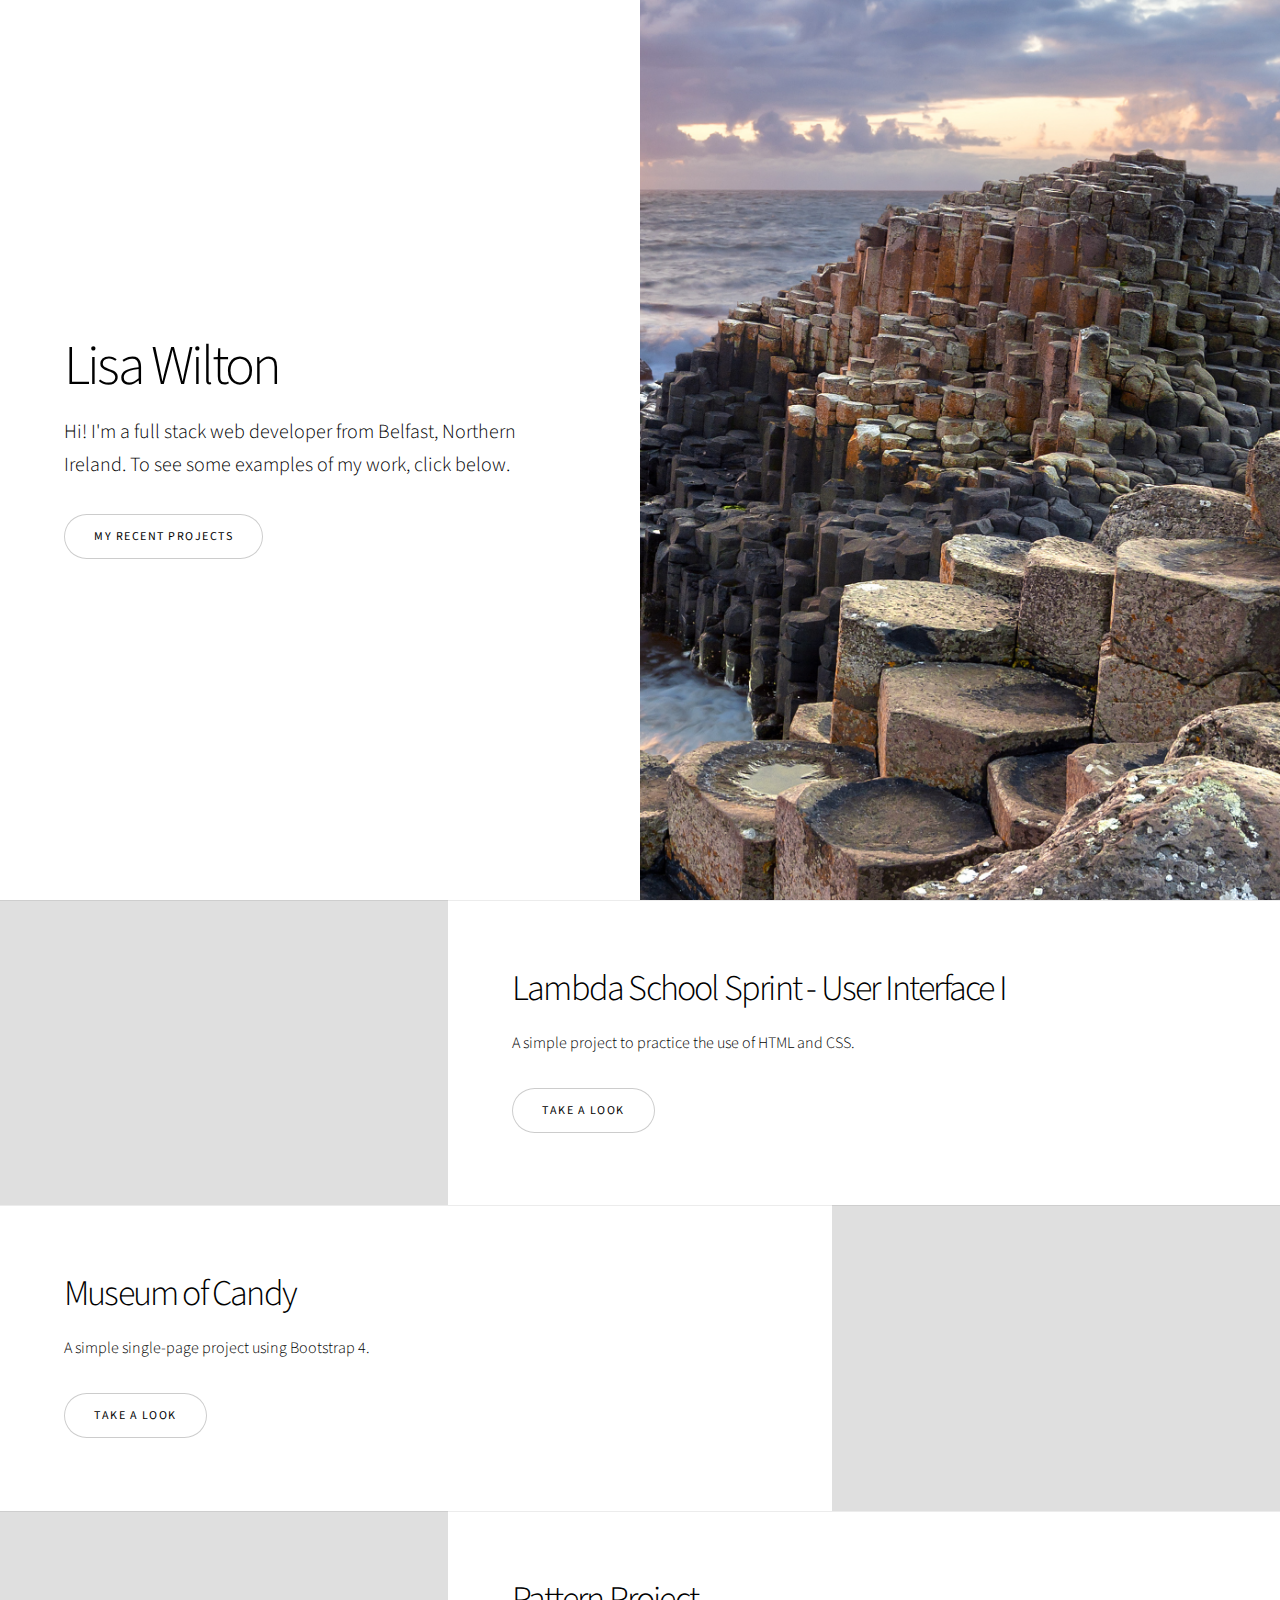
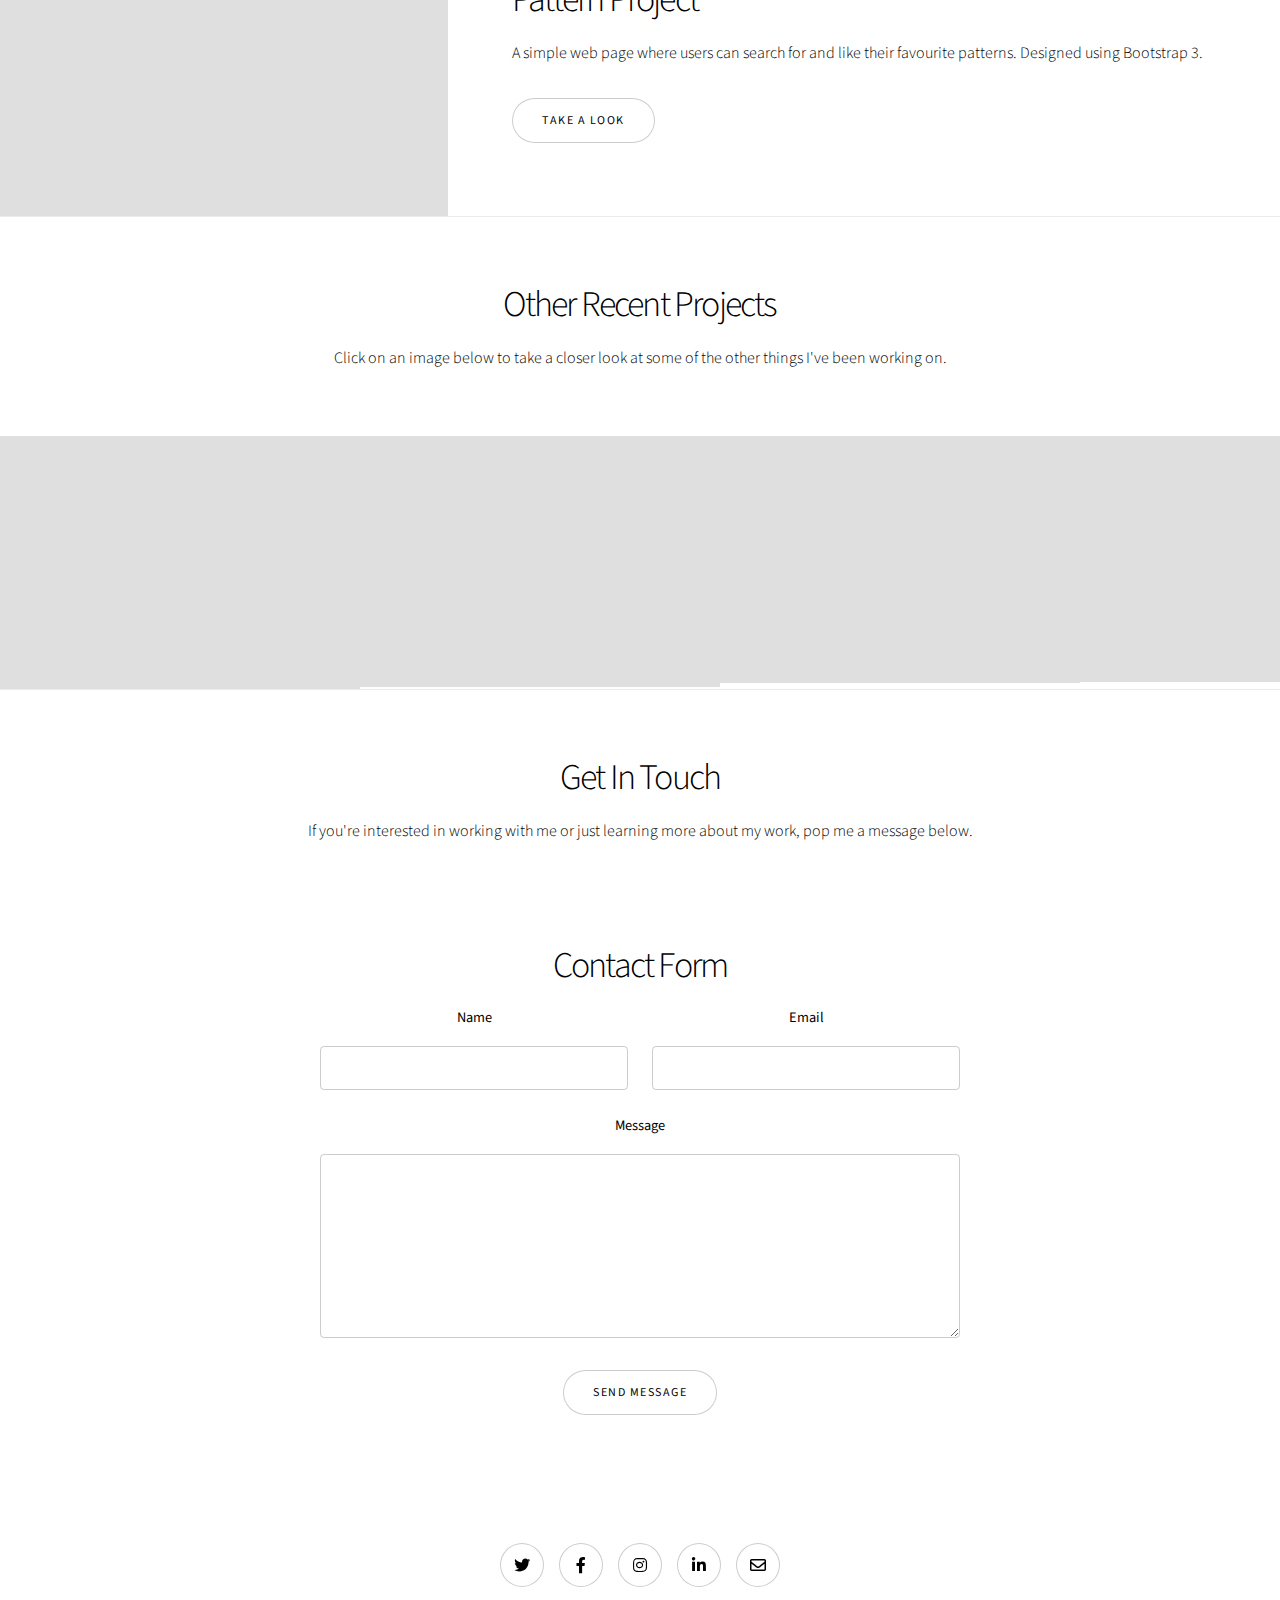
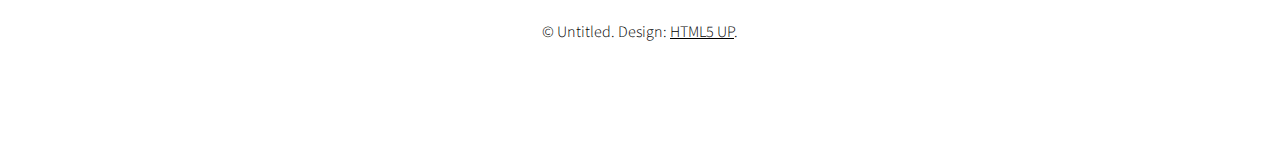
==== index.html @ 8c6c4a58 "change folder organisation" ====
<!DOCTYPE HTML>
<!--
	Story by HTML5 UP
	html5up.net | @ajlkn
	Free for personal and commercial use under the CCA 3.0 license (html5up.net/license)
-->
<html>
	<head>
		<title>Story by HTML5 UP</title>
		<meta charset="utf-8" />
		<meta name="viewport" content="width=device-width, initial-scale=1, user-scalable=no" />
		<link rel="stylesheet" href="assets/css/main.css" />
		<noscript><link rel="stylesheet" href="assets/css/noscript.css" /></noscript>
	</head>
	<body class="is-preload">

		<!-- Wrapper -->
			<div id="wrapper" class="divided">

				<!-- One -->
					<section class="banner style1 orient-left content-align-left image-position-right fullscreen onload-image-fade-in onload-content-fade-right">
						<div class="content">
							<h1>Lisa Wilton</h1>
							<p class="major">Hi! I'm a full stack web developer from Belfast, Northern Ireland. To see some examples of my work, click below.</p>
							<ul class="actions stacked">
								<li><a href="#first" class="button big wide smooth-scroll-middle">My Recent Projects</a></li>
							</ul>
						</div>
						<div class="image causeway">
							<img src="images/causeway.jpeg" alt="Beautiful image of the Giant's Causeway" />
						</div>
					</section>

				<!-- Two -->
					<section class="spotlight style1 orient-right content-align-left image-position-center onscroll-image-fade-in" id="first">
						<div class="content">
							<h2>Lambda School Sprint - User Interface I</h2>
							<p>A simple project to practice the use of HTML and CSS.</p>
							<ul class="actions stacked">
								<li><a href="https://ziggyss.github.io/Sprint-Challenge--User-Interface/" class="button">Take A Look</a></li>
							</ul>
						</div>
						<div class="image">
							<img src="images/userinterface.png" alt="Screenshot of project webpage" />
						</div>
					</section>

				<!-- Three -->
					<section class="spotlight style1 orient-left content-align-left image-position-center onscroll-image-fade-in">
						<div class="content">
							<h2>Museum of Candy</h2>
							<p>A simple single-page project using Bootstrap 4.</p>
							<ul class="actions stacked">
								<li><a href="https://ziggyss.github.io/MuseumOfCandy" class="button">Take A Look</a></li>
							</ul>
						</div>
						<div class="image">
							<img src="images/milk.png" alt="Image of milk and doughnuts" />
						</div>
					</section>

				<!-- Four -->
					<section class="spotlight style1 orient-right content-align-left image-position-center onscroll-image-fade-in">
						<div class="content">
							<h2>Pattern Project</h2>
							<p>A simple web page where users can search for and like their favourite patterns. Designed using Bootstrap 3.</p>
							<ul class="actions stacked">
								<li><a href="https://ziggyss.github.io/PatternProject/" class="button">Take A Look</a></li>
							</ul>
						</div>
						<div class="image">
							<img src="images/pattern2.jpeg" alt="A cool geometric pattern" />
						</div>
					</section>

				<!-- Five -->
					<section class="wrapper style1 align-center">
						<div class="inner">
							<h2>Other Recent Projects</h2>
							<p>Click on an image below to take a closer look at some of the other things I've been working on.</p>
						</div>

						<!-- Gallery -->
							<div class="gallery style2 medium lightbox onscroll-fade-in">
								<article>
									<a href="images/gallery/fulls/01.jpg" class="image">
										<img src="images/PurrfectM.png" alt="" />
									</a>
									<div class="caption">
										<h3>Purrfect Match</h3>
										<p>A simple Bootstrap landing page for a human/feline dating app.</p>
										<ul class="actions fixed">
											<li><span class="button small"><a href="https://ziggyss.github.io/BootstrapLandingPage/">Details</a></span></li>
										</ul>
									</div>
								</article>
								<article>
									<a href="images/gallery/fulls/02.jpg" class="image">
										<img src="images/bandwscreen.png" alt="" />
									</a>
									<div class="caption">
										<h3>Black and White Image Gallery</h3>
										<p>Another Bootstrap Project.</p>
										<ul class="actions fixed">
											<li><span class="button small"><a href="https://ziggyss.github.io/Photogrid1/">Details</a></span></li>
										</ul>
									</div>
								</article>
								<article>
									<a href="images/gallery/fulls/03.jpg" class="image">
										<img src="images/BSImageGallery.png" alt="" />
									</a>
									<div class="caption">
										<h3>Colour Image Gallery</h3>
										<p>Another image gallery that uses Bootstrap 3.</p>
										<ul class="actions fixed">
											<li><span class="button small"><a href="https://ziggyss.github.io/BSImageGallery/">Details</a></span></li>
										</ul>
									</div>
								</article>
								<article>
									<a href="images/gallery/fulls/04.jpg" class="image">
										<img src="images/Blog.png" alt="" />
									</a>
									<div class="caption">
										<h3>Simple Blog Page</h3>
										<p>A simple blog page layout using CSS.</p>
										<ul class="actions fixed">
											<li><span class="button small"><a href="https://ziggyss.github.io/simpleblogpage/">Details</a></span></li>
										</ul>
									</div>
								
								</article>
								<article>
									<a href="images/gallery/fulls/05.jpg" class="image">
										<img src="images/gallery/thumbs/05.jpg" alt="" />
									</a>
									<div class="caption">
										<h3>Ultrices Magna</h3>
										<p>Lorem ipsum dolor amet, consectetur magna etiam elit. Etiam sed ultrices.</p>
										<ul class="actions fixed">
											<li><span class="button small">Details</span></li>
										</ul>
									</div>
								</article>
								<article>
									<a href="images/gallery/fulls/06.jpg" class="image">
										<img src="images/gallery/thumbs/06.jpg" alt="" />
									</a>
									<div class="caption">
										<h3>Sed Tempus</h3>
										<p>Lorem ipsum dolor amet, consectetur magna etiam elit. Etiam sed ultrices.</p>
										<ul class="actions fixed">
											<li><span class="button small">Details</span></li>
										</ul>
									</div>
								</article>
								<article>
									<a href="images/gallery/fulls/07.jpg" class="image">
										<img src="images/gallery/thumbs/07.jpg" alt="" />
									</a>
									<div class="caption">
										<h3>Ipsum Lorem</h3>
										<p>Lorem ipsum dolor amet, consectetur magna etiam elit. Etiam sed ultrices.</p>
										<ul class="actions fixed">
											<li><span class="button small">Details</span></li>
										</ul>
									</div>
								</article>
								<article>
									<a href="images/gallery/fulls/08.jpg" class="image">
										<img src="images/gallery/thumbs/08.jpg" alt="" />
									</a>
									<div class="caption">
										<h3>Magna Risus</h3>
										<p>Lorem ipsum dolor amet, consectetur magna etiam elit. Etiam sed ultrices.</p>
										<ul class="actions fixed">
											<li><span class="button small">Details</span></li>
										</ul>
									</div>
								</article>
								<article>
									<a href="images/gallery/fulls/09.jpg" class="image">
										<img src="images/gallery/thumbs/09.jpg" alt="" />
									</a>
									<div class="caption">
										<h3>Tempus Dolor</h3>
										<p>Lorem ipsum dolor amet, consectetur magna etiam elit. Etiam sed ultrices.</p>
										<ul class="actions fixed">
											<li><span class="button small">Details</span></li>
										</ul>
									</div>
								</article>
								<article>
									<a href="images/gallery/fulls/10.jpg" class="image">
										<img src="images/gallery/thumbs/10.jpg" alt="" />
									</a>
									<div class="caption">
										<h3>Sed Etiam</h3>
										<p>Lorem ipsum dolor amet, consectetur magna etiam elit. Etiam sed ultrices.</p>
										<ul class="actions fixed">
											<li><span class="button small">Details</span></li>
										</ul>
									</div>
								</article>
								<article>
									<a href="images/gallery/fulls/11.jpg" class="image">
										<img src="images/gallery/thumbs/11.jpg" alt="" />
									</a>
									<div class="caption">
										<h3>Magna Lorem</h3>
										<p>Lorem ipsum dolor amet, consectetur magna etiam elit. Etiam sed ultrices.</p>
										<ul class="actions fixed">
											<li><span class="button small">Details</span></li>
										</ul>
									</div>
								</article>
								<article>
									<a href="images/gallery/fulls/12.jpg" class="image">
										<img src="images/gallery/thumbs/12.jpg" alt="" />
									</a>
									<div class="caption">
										<h3>Ipsum Dolor</h3>
										<p>Lorem ipsum dolor amet, consectetur magna etiam elit. Etiam sed ultrices.</p>
										<ul class="actions fixed">
											<li><span class="button small">Details</span></li>
										</ul>
									</div>
								</article>
							</div>

					</section>
				

				<!-- Six -->
					<section class="wrapper style1 align-center">
						<div class="inner">
							<h2>Get In Touch</h2>
							<p>If you're interested in working with me or just learning more about my work, pop me a message below.</p>
							<!--
							<div class="items style1 medium onscroll-fade-in">
								<section>
									<span class="icon style2 major fa-gem"></span>
									<h3>Lorem</h3>
									<p>Lorem ipsum dolor sit amet, consectetur adipiscing elit. Morbi dui turpis, cursus eget orci amet aliquam congue semper. Etiam eget ultrices risus nec tempor elit.</p>
								</section>
								<section>
									<span class="icon solid style2 major fa-save"></span>
									<h3>Ipsum</h3>
									<p>Lorem ipsum dolor sit amet, consectetur adipiscing elit. Morbi dui turpis, cursus eget orci amet aliquam congue semper. Etiam eget ultrices risus nec tempor elit.</p>
								</section>
								<section>
									<span class="icon solid style2 major fa-chart-bar"></span>
									<h3>Dolor</h3>
									<p>Lorem ipsum dolor sit amet, consectetur adipiscing elit. Morbi dui turpis, cursus eget orci amet aliquam congue semper. Etiam eget ultrices risus nec tempor elit.</p>
								</section>
								<section>
									<span class="icon solid style2 major fa-wifi"></span>
									<h3>Amet</h3>
									<p>Lorem ipsum dolor sit amet, consectetur adipiscing elit. Morbi dui turpis, cursus eget orci amet aliquam congue semper. Etiam eget ultrices risus nec tempor elit.</p>
								</section>
								<section>
									<span class="icon solid style2 major fa-cog"></span>
									<h3>Magna</h3>
									<p>Lorem ipsum dolor sit amet, consectetur adipiscing elit. Morbi dui turpis, cursus eget orci amet aliquam congue semper. Etiam eget ultrices risus nec tempor elit.</p>
								</section>
								<section>
									<span class="icon style2 major fa-paper-plane"></span>
									<h3>Tempus</h3>
									<p>Lorem ipsum dolor sit amet, consectetur adipiscing elit. Morbi dui turpis, cursus eget orci amet aliquam congue semper. Etiam eget ultrices risus nec tempor elit.</p>
								</section>
								<section>
									<span class="icon solid style2 major fa-desktop"></span>
									<h3>Aliquam</h3>
									<p>Lorem ipsum dolor sit amet, consectetur adipiscing elit. Morbi dui turpis, cursus eget orci amet aliquam congue semper. Etiam eget ultrices risus nec tempor elit.</p>
								</section>
								<section>
									<span class="icon solid style2 major fa-sync-alt"></span>
									<h3>Elit</h3>
									<p>Lorem ipsum dolor sit amet, consectetur adipiscing elit. Morbi dui turpis, cursus eget orci amet aliquam congue semper. Etiam eget ultrices risus nec tempor elit.</p>
								</section>
								<section>
									<span class="icon solid style2 major fa-hashtag"></span>
									<h3>Morbi</h3>
									<p>Lorem ipsum dolor sit amet, consectetur adipiscing elit. Morbi dui turpis, cursus eget orci amet aliquam congue semper. Etiam eget ultrices risus nec tempor elit.</p>
								</section>
								<section>
									<span class="icon solid style2 major fa-bolt"></span>
									<h3>Turpis</h3>
									<p>Lorem ipsum dolor sit amet, consectetur adipiscing elit. Morbi dui turpis, cursus eget orci amet aliquam congue semper. Etiam eget ultrices risus nec tempor elit.</p>
								</section>
								<section>
									<span class="icon solid style2 major fa-envelope"></span>
									<h3>Ultrices</h3>
									<p>Lorem ipsum dolor sit amet, consectetur adipiscing elit. Morbi dui turpis, cursus eget orci amet aliquam congue semper. Etiam eget ultrices risus nec tempor elit.</p>
								</section>
								<section>
									<span class="icon solid style2 major fa-leaf"></span>
									<h3>Risus</h3>
									<p>Lorem ipsum dolor sit amet, consectetur adipiscing elit. Morbi dui turpis, cursus eget orci amet aliquam congue semper. Etiam eget ultrices risus nec tempor elit.</p>
								</section>
							</div>
						</div>
					</section> -->

				<!-- Seven -->
					<section class="wrapper style1 align-center">
						<div class="inner medium">
							<h2>Contact Form</h2>
							<form method="post" action="#">
								<div class="fields">
									<div class="field half">
										<label for="name">Name</label>
										<input type="text" name="name" id="name" value="" />
									</div>
									<div class="field half">
										<label for="email">Email</label>
										<input type="email" name="email" id="email" value="" />
									</div>
									<div class="field">
										<label for="message">Message</label>
										<textarea name="message" id="message" rows="6"></textarea>
									</div>
								</div>
								<ul class="actions special">
									<li><input type="submit" name="submit" id="submit" value="Send Message" /></li>
								</ul>
							</form>

						</div>
					</section>

				<!-- Footer -->
					<footer class="wrapper style1 align-center">
						<div class="inner">
							<ul class="icons">
								<li><a href="#" class="icon brands style2 fa-twitter"><span class="label">Twitter</span></a></li>
								<li><a href="#" class="icon brands style2 fa-facebook-f"><span class="label">Facebook</span></a></li>
								<li><a href="#" class="icon brands style2 fa-instagram"><span class="label">Instagram</span></a></li>
								<li><a href="#" class="icon brands style2 fa-linkedin-in"><span class="label">LinkedIn</span></a></li>
								<li><a href="#" class="icon style2 fa-envelope"><span class="label">Email</span></a></li>
							</ul>
							<p>&copy; Untitled. Design: <a href="https://html5up.net">HTML5 UP</a>.</p>
						</div>
					</footer>

			</div>

		<!-- Scripts -->
			<script src="assets/js/jquery.min.js"></script>
			<script src="assets/js/jquery.scrollex.min.js"></script>
			<script src="assets/js/jquery.scrolly.min.js"></script>
			<script src="assets/js/browser.min.js"></script>
			<script src="assets/js/breakpoints.min.js"></script>
			<script src="assets/js/util.js"></script>
			<script src="assets/js/main.js"></script>

	</body>
</html>
---- assets/css/main.css ----
@import url(fontawesome-all.min.css);
@import url("https://fonts.googleapis.com/css?family=Source+Sans+Pro:300,300i,400,400i");

/*
	Story by HTML5 UP
	html5up.net | @ajlkn
	Free for personal and commercial use under the CCA 3.0 license (html5up.net/license)
*/

html, body, div, span, applet, object,
iframe, h1, h2, h3, h4, h5, h6, p, blockquote,
pre, a, abbr, acronym, address, big, cite,
code, del, dfn, em, img, ins, kbd, q, s, samp,
small, strike, strong, sub, sup, tt, var, b,
u, i, center, dl, dt, dd, ol, ul, li, fieldset,
form, label, legend, table, caption, tbody,
tfoot, thead, tr, th, td, article, aside,
canvas, details, embed, figure, figcaption,
footer, header, hgroup, menu, nav, output, ruby,
section, summary, time, mark, audio, video {
	margin: 0;
	padding: 0;
	border: 0;
	font-size: 100%;
	font: inherit;
	vertical-align: baseline;}

article, aside, details, figcaption, figure,
footer, header, hgroup, menu, nav, section {
	display: block;}

body {
	line-height: 1;
}

ol, ul {
	list-style: none;
}

blockquote, q {
	quotes: none;
}

	blockquote:before, blockquote:after, q:before, q:after {
		content: '';
		content: none;
	}

table {
	border-collapse: collapse;
	border-spacing: 0;
}

body {
	-webkit-text-size-adjust: none;
}

mark {
	background-color: transparent;
	color: inherit;
}

input::-moz-focus-inner {
	border: 0;
	padding: 0;
}

input, select, textarea {
	-moz-appearance: none;
	-webkit-appearance: none;
	-ms-appearance: none;
	appearance: none;
}

/* Basic */

	@-ms-viewport {
		width: device-width;
	}

	body {
		-ms-overflow-style: scrollbar;
	}

	@media screen and (max-width: 480px) {

		html, body {
			min-width: 320px;
		}

	}

	html {
		box-sizing: border-box;
	}

	*, *:before, *:after {
		box-sizing: inherit;
	}

	body {
		background: #ffffff;
	}

		body.is-preload *, body.is-preload *:before, body.is-preload *:after {
			-moz-animation: none !important;
			-webkit-animation: none !important;
			-ms-animation: none !important;
			animation: none !important;
			-moz-transition: none !important;
			-webkit-transition: none !important;
			-ms-transition: none !important;
			transition: none !important;
		}

/* Type */

	html {
		font-size: 18pt;
	}

		@media screen and (max-width: 1680px) {

			html {
				font-size: 14pt;
			}

		}

		@media screen and (max-width: 1280px) {

			html {
				font-size: 12pt;
			}

		}

		@media screen and (max-width: 736px) {

			html {
				font-size: 11pt;
			}

		}

		@media screen and (max-width: 360px) {

			html {
				font-size: 10pt;
			}

		}

	body {
		background-color: #ffffff;
		color: #000000;
	}

	body, input, select, textarea {
		font-family: "Source Sans Pro", Helvetica, sans-serif;
		font-size: 1rem;
		font-weight: 300;
		line-height: 1.65;
	}

	a {
		-moz-transition: color 0.2s ease-in-out;
		-webkit-transition: color 0.2s ease-in-out;
		-ms-transition: color 0.2s ease-in-out;
		transition: color 0.2s ease-in-out;
		text-decoration: underline;
	}

		a:hover {
			text-decoration: none;
		}

	strong, b {
		font-weight: 400;
	}

	em, i {
		font-style: italic;
	}

	p {
		margin: 0 0 2rem 0;
	}

		p.major {
			font-size: 1.25rem;
		}

	h1, h2, h3, h4, h5, h6 {
		font-weight: 300;
		line-height: 1.375;
		letter-spacing: -0.05em;
		margin: 0 0 1rem 0;
	}

		h1 a, h2 a, h3 a, h4 a, h5 a, h6 a {
			color: inherit;
			text-decoration: none;
		}

	h1 {
		font-size: 3.5rem;
		line-height: 1.2;
	}

	h2 {
		font-size: 2.25rem;
	}

	h3 {
		font-size: 1.5rem;
	}

	h4 {
		font-size: 1.1rem;
	}

	h5 {
		font-size: 0.9rem;
	}

	h6 {
		font-size: 0.7rem;
	}

	sub {
		font-size: 0.8rem;
		position: relative;
		top: 0.5rem;
	}

	sup {
		font-size: 0.8rem;
		position: relative;
		top: -0.5rem;
	}

	blockquote {
		border-left: solid 4px;
		font-style: italic;
		margin: 0 0 2rem 0;
		padding: 0.5rem 0 0.5rem 2rem;
	}

	code {
		border-radius: 4px;
		font-family: "Courier New", monospace;
		font-size: 0.9em;
		margin: 0 0.25rem;
		padding: 0.25rem 0.325rem;
	}

	pre {
		-webkit-overflow-scrolling: touch;
		font-family: "Courier New", monospace;
		font-size: 0.9em;
		margin: 0 0 2rem 0;
	}

		pre code {
			display: block;
			line-height: 1.5;
			padding: 0.75rem 1rem;
			overflow-x: auto;
		}

	hr {
		border: 0;
		border-bottom: solid 1px;
		margin: 2.5rem 0;
	}

		hr.major {
			margin: 3.5rem 0;
		}

	.align-left {
		text-align: left;
	}

	.align-center {
		text-align: center;
	}

	.align-right {
		text-align: right;
	}

	@media screen and (max-width: 736px) {

		p.major {
			font-size: 1.1rem;
		}

		h1 {
			font-size: 2.5rem;
		}

		h2 {
			font-size: 2rem;
		}

		h3 {
			font-size: 1.25rem;
		}

		h4 {
			font-size: 1rem;
		}

	}

	input, select, textarea {
		color: #000000;
	}

	a {
		color: #000000;
	}

		a:hover {
			color: #47D3E5;
		}

	strong, b {
		color: #000000;
	}

	h1, h2, h3, h4, h5, h6 {
		color: #000000;
	}

	blockquote {
		border-left-color: rgba(0, 0, 0, 0.2);
	}

	code {
		background: rgba(0, 0, 0, 0.05);
		border-color: rgba(0, 0, 0, 0.2);
	}

	hr {
		border-bottom-color: rgba(0, 0, 0, 0.2);
	}

/* Row */

	.row {
		display: flex;
		flex-wrap: wrap;
		box-sizing: border-box;
		align-items: stretch;
	}

		.row > * {
			box-sizing: border-box;
		}

		.row.gtr-uniform > * > :last-child {
			margin-bottom: 0;
		}

		.row.aln-left {
			justify-content: flex-start;
		}

		.row.aln-center {
			justify-content: center;
		}

		.row.aln-right {
			justify-content: flex-end;
		}

		.row.aln-top {
			align-items: flex-start;
		}

		.row.aln-middle {
			align-items: center;
		}

		.row.aln-bottom {
			align-items: flex-end;
		}

		.row > .imp {
			order: -1;
		}

		.row > .col-1 {
			width: 8.33333%;
		}

		.row > .off-1 {
			margin-left: 8.33333%;
		}

		.row > .col-2 {
			width: 16.66667%;
		}

		.row > .off-2 {
			margin-left: 16.66667%;
		}

		.row > .col-3 {
			width: 25%;
		}

		.row > .off-3 {
			margin-left: 25%;
		}

		.row > .col-4 {
			width: 33.33333%;
		}

		.row > .off-4 {
			margin-left: 33.33333%;
		}

		.row > .col-5 {
			width: 41.66667%;
		}

		.row > .off-5 {
			margin-left: 41.66667%;
		}

		.row > .col-6 {
			width: 50%;
		}

		.row > .off-6 {
			margin-left: 50%;
		}

		.row > .col-7 {
			width: 58.33333%;
		}

		.row > .off-7 {
			margin-left: 58.33333%;
		}

		.row > .col-8 {
			width: 66.66667%;
		}

		.row > .off-8 {
			margin-left: 66.66667%;
		}

		.row > .col-9 {
			width: 75%;
		}

		.row > .off-9 {
			margin-left: 75%;
		}

		.row > .col-10 {
			width: 83.33333%;
		}

		.row > .off-10 {
			margin-left: 83.33333%;
		}

		.row > .col-11 {
			width: 91.66667%;
		}

		.row > .off-11 {
			margin-left: 91.66667%;
		}

		.row > .col-12 {
			width: 100%;
		}

		.row > .off-12 {
			margin-left: 100%;
		}

		.row.gtr-0 {
			margin-top: 0;
			margin-left: 0rem;
		}

			.row.gtr-0 > * {
				padding: 0 0 0 0rem;
			}

			.row.gtr-0.gtr-uniform {
				margin-top: 0rem;
			}

				.row.gtr-0.gtr-uniform > * {
					padding-top: 0rem;
				}

		.row.gtr-25 {
			margin-top: 0;
			margin-left: -0.5rem;
		}

			.row.gtr-25 > * {
				padding: 0 0 0 0.5rem;
			}

			.row.gtr-25.gtr-uniform {
				margin-top: -0.5rem;
			}

				.row.gtr-25.gtr-uniform > * {
					padding-top: 0.5rem;
				}

		.row.gtr-50 {
			margin-top: 0;
			margin-left: -1rem;
		}

			.row.gtr-50 > * {
				padding: 0 0 0 1rem;
			}

			.row.gtr-50.gtr-uniform {
				margin-top: -1rem;
			}

				.row.gtr-50.gtr-uniform > * {
					padding-top: 1rem;
				}

		.row {
			margin-top: 0;
			margin-left: -2rem;
		}

			.row > * {
				padding: 0 0 0 2rem;
			}

			.row.gtr-uniform {
				margin-top: -2rem;
			}

				.row.gtr-uniform > * {
					padding-top: 2rem;
				}

		.row.gtr-150 {
			margin-top: 0;
			margin-left: -3rem;
		}

			.row.gtr-150 > * {
				padding: 0 0 0 3rem;
			}

			.row.gtr-150.gtr-uniform {
				margin-top: -3rem;
			}

				.row.gtr-150.gtr-uniform > * {
					padding-top: 3rem;
				}

		.row.gtr-200 {
			margin-top: 0;
			margin-left: -4rem;
		}

			.row.gtr-200 > * {
				padding: 0 0 0 4rem;
			}

			.row.gtr-200.gtr-uniform {
				margin-top: -4rem;
			}

				.row.gtr-200.gtr-uniform > * {
					padding-top: 4rem;
				}

		@media screen and (max-width: 1680px) {

			.row {
				display: flex;
				flex-wrap: wrap;
				box-sizing: border-box;
				align-items: stretch;
			}

				.row > * {
					box-sizing: border-box;
				}

				.row.gtr-uniform > * > :last-child {
					margin-bottom: 0;
				}

				.row.aln-left {
					justify-content: flex-start;
				}

				.row.aln-center {
					justify-content: center;
				}

				.row.aln-right {
					justify-content: flex-end;
				}

				.row.aln-top {
					align-items: flex-start;
				}

				.row.aln-middle {
					align-items: center;
				}

				.row.aln-bottom {
					align-items: flex-end;
				}

				.row > .imp-xlarge {
					order: -1;
				}

				.row > .col-1-xlarge {
					width: 8.33333%;
				}

				.row > .off-1-xlarge {
					margin-left: 8.33333%;
				}

				.row > .col-2-xlarge {
					width: 16.66667%;
				}

				.row > .off-2-xlarge {
					margin-left: 16.66667%;
				}

				.row > .col-3-xlarge {
					width: 25%;
				}

				.row > .off-3-xlarge {
					margin-left: 25%;
				}

				.row > .col-4-xlarge {
					width: 33.33333%;
				}

				.row > .off-4-xlarge {
					margin-left: 33.33333%;
				}

				.row > .col-5-xlarge {
					width: 41.66667%;
				}

				.row > .off-5-xlarge {
					margin-left: 41.66667%;
				}

				.row > .col-6-xlarge {
					width: 50%;
				}

				.row > .off-6-xlarge {
					margin-left: 50%;
				}

				.row > .col-7-xlarge {
					width: 58.33333%;
				}

				.row > .off-7-xlarge {
					margin-left: 58.33333%;
				}

				.row > .col-8-xlarge {
					width: 66.66667%;
				}

				.row > .off-8-xlarge {
					margin-left: 66.66667%;
				}

				.row > .col-9-xlarge {
					width: 75%;
				}

				.row > .off-9-xlarge {
					margin-left: 75%;
				}

				.row > .col-10-xlarge {
					width: 83.33333%;
				}

				.row > .off-10-xlarge {
					margin-left: 83.33333%;
				}

				.row > .col-11-xlarge {
					width: 91.66667%;
				}

				.row > .off-11-xlarge {
					margin-left: 91.66667%;
				}

				.row > .col-12-xlarge {
					width: 100%;
				}

				.row > .off-12-xlarge {
					margin-left: 100%;
				}

				.row.gtr-0 {
					margin-top: 0;
					margin-left: 0rem;
				}

					.row.gtr-0 > * {
						padding: 0 0 0 0rem;
					}

					.row.gtr-0.gtr-uniform {
						margin-top: 0rem;
					}

						.row.gtr-0.gtr-uniform > * {
							padding-top: 0rem;
						}

				.row.gtr-25 {
					margin-top: 0;
					margin-left: -0.5rem;
				}

					.row.gtr-25 > * {
						padding: 0 0 0 0.5rem;
					}

					.row.gtr-25.gtr-uniform {
						margin-top: -0.5rem;
					}

						.row.gtr-25.gtr-uniform > * {
							padding-top: 0.5rem;
						}

				.row.gtr-50 {
					margin-top: 0;
					margin-left: -1rem;
				}

					.row.gtr-50 > * {
						padding: 0 0 0 1rem;
					}

					.row.gtr-50.gtr-uniform {
						margin-top: -1rem;
					}

						.row.gtr-50.gtr-uniform > * {
							padding-top: 1rem;
						}

				.row {
					margin-top: 0;
					margin-left: -2rem;
				}

					.row > * {
						padding: 0 0 0 2rem;
					}

					.row.gtr-uniform {
						margin-top: -2rem;
					}

						.row.gtr-uniform > * {
							padding-top: 2rem;
						}

				.row.gtr-150 {
					margin-top: 0;
					margin-left: -3rem;
				}

					.row.gtr-150 > * {
						padding: 0 0 0 3rem;
					}

					.row.gtr-150.gtr-uniform {
						margin-top: -3rem;
					}

						.row.gtr-150.gtr-uniform > * {
							padding-top: 3rem;
						}

				.row.gtr-200 {
					margin-top: 0;
					margin-left: -4rem;
				}

					.row.gtr-200 > * {
						padding: 0 0 0 4rem;
					}

					.row.gtr-200.gtr-uniform {
						margin-top: -4rem;
					}

						.row.gtr-200.gtr-uniform > * {
							padding-top: 4rem;
						}

		}

		@media screen and (max-width: 1280px) {

			.row {
				display: flex;
				flex-wrap: wrap;
				box-sizing: border-box;
				align-items: stretch;
			}

				.row > * {
					box-sizing: border-box;
				}

				.row.gtr-uniform > * > :last-child {
					margin-bottom: 0;
				}

				.row.aln-left {
					justify-content: flex-start;
				}

				.row.aln-center {
					justify-content: center;
				}

				.row.aln-right {
					justify-content: flex-end;
				}

				.row.aln-top {
					align-items: flex-start;
				}

				.row.aln-middle {
					align-items: center;
				}

				.row.aln-bottom {
					align-items: flex-end;
				}

				.row > .imp-large {
					order: -1;
				}

				.row > .col-1-large {
					width: 8.33333%;
				}

				.row > .off-1-large {
					margin-left: 8.33333%;
				}

				.row > .col-2-large {
					width: 16.66667%;
				}

				.row > .off-2-large {
					margin-left: 16.66667%;
				}

				.row > .col-3-large {
					width: 25%;
				}

				.row > .off-3-large {
					margin-left: 25%;
				}

				.row > .col-4-large {
					width: 33.33333%;
				}

				.row > .off-4-large {
					margin-left: 33.33333%;
				}

				.row > .col-5-large {
					width: 41.66667%;
				}

				.row > .off-5-large {
					margin-left: 41.66667%;
				}

				.row > .col-6-large {
					width: 50%;
				}

				.row > .off-6-large {
					margin-left: 50%;
				}

				.row > .col-7-large {
					width: 58.33333%;
				}

				.row > .off-7-large {
					margin-left: 58.33333%;
				}

				.row > .col-8-large {
					width: 66.66667%;
				}

				.row > .off-8-large {
					margin-left: 66.66667%;
				}

				.row > .col-9-large {
					width: 75%;
				}

				.row > .off-9-large {
					margin-left: 75%;
				}

				.row > .col-10-large {
					width: 83.33333%;
				}

				.row > .off-10-large {
					margin-left: 83.33333%;
				}

				.row > .col-11-large {
					width: 91.66667%;
				}

				.row > .off-11-large {
					margin-left: 91.66667%;
				}

				.row > .col-12-large {
					width: 100%;
				}

				.row > .off-12-large {
					margin-left: 100%;
				}

				.row.gtr-0 {
					margin-top: 0;
					margin-left: 0rem;
				}

					.row.gtr-0 > * {
						padding: 0 0 0 0rem;
					}

					.row.gtr-0.gtr-uniform {
						margin-top: 0rem;
					}

						.row.gtr-0.gtr-uniform > * {
							padding-top: 0rem;
						}

				.row.gtr-25 {
					margin-top: 0;
					margin-left: -0.5rem;
				}

					.row.gtr-25 > * {
						padding: 0 0 0 0.5rem;
					}

					.row.gtr-25.gtr-uniform {
						margin-top: -0.5rem;
					}

						.row.gtr-25.gtr-uniform > * {
							padding-top: 0.5rem;
						}

				.row.gtr-50 {
					margin-top: 0;
					margin-left: -1rem;
				}

					.row.gtr-50 > * {
						padding: 0 0 0 1rem;
					}

					.row.gtr-50.gtr-uniform {
						margin-top: -1rem;
					}

						.row.gtr-50.gtr-uniform > * {
							padding-top: 1rem;
						}

				.row {
					margin-top: 0;
					margin-left: -2rem;
				}

					.row > * {
						padding: 0 0 0 2rem;
					}

					.row.gtr-uniform {
						margin-top: -2rem;
					}

						.row.gtr-uniform > * {
							padding-top: 2rem;
						}

				.row.gtr-150 {
					margin-top: 0;
					margin-left: -3rem;
				}

					.row.gtr-150 > * {
						padding: 0 0 0 3rem;
					}

					.row.gtr-150.gtr-uniform {
						margin-top: -3rem;
					}

						.row.gtr-150.gtr-uniform > * {
							padding-top: 3rem;
						}

				.row.gtr-200 {
					margin-top: 0;
					margin-left: -4rem;
				}

					.row.gtr-200 > * {
						padding: 0 0 0 4rem;
					}

					.row.gtr-200.gtr-uniform {
						margin-top: -4rem;
					}

						.row.gtr-200.gtr-uniform > * {
							padding-top: 4rem;
						}

		}

		@media screen and (max-width: 980px) {

			.row {
				display: flex;
				flex-wrap: wrap;
				box-sizing: border-box;
				align-items: stretch;
			}

				.row > * {
					box-sizing: border-box;
				}

				.row.gtr-uniform > * > :last-child {
					margin-bottom: 0;
				}

				.row.aln-left {
					justify-content: flex-start;
				}

				.row.aln-center {
					justify-content: center;
				}

				.row.aln-right {
					justify-content: flex-end;
				}

				.row.aln-top {
					align-items: flex-start;
				}

				.row.aln-middle {
					align-items: center;
				}

				.row.aln-bottom {
					align-items: flex-end;
				}

				.row > .imp-medium {
					order: -1;
				}

				.row > .col-1-medium {
					width: 8.33333%;
				}

				.row > .off-1-medium {
					margin-left: 8.33333%;
				}

				.row > .col-2-medium {
					width: 16.66667%;
				}

				.row > .off-2-medium {
					margin-left: 16.66667%;
				}

				.row > .col-3-medium {
					width: 25%;
				}

				.row > .off-3-medium {
					margin-left: 25%;
				}

				.row > .col-4-medium {
					width: 33.33333%;
				}

				.row > .off-4-medium {
					margin-left: 33.33333%;
				}

				.row > .col-5-medium {
					width: 41.66667%;
				}

				.row > .off-5-medium {
					margin-left: 41.66667%;
				}

				.row > .col-6-medium {
					width: 50%;
				}

				.row > .off-6-medium {
					margin-left: 50%;
				}

				.row > .col-7-medium {
					width: 58.33333%;
				}

				.row > .off-7-medium {
					margin-left: 58.33333%;
				}

				.row > .col-8-medium {
					width: 66.66667%;
				}

				.row > .off-8-medium {
					margin-left: 66.66667%;
				}

				.row > .col-9-medium {
					width: 75%;
				}

				.row > .off-9-medium {
					margin-left: 75%;
				}

				.row > .col-10-medium {
					width: 83.33333%;
				}

				.row > .off-10-medium {
					margin-left: 83.33333%;
				}

				.row > .col-11-medium {
					width: 91.66667%;
				}

				.row > .off-11-medium {
					margin-left: 91.66667%;
				}

				.row > .col-12-medium {
					width: 100%;
				}

				.row > .off-12-medium {
					margin-left: 100%;
				}

				.row.gtr-0 {
					margin-top: 0;
					margin-left: 0rem;
				}

					.row.gtr-0 > * {
						padding: 0 0 0 0rem;
					}

					.row.gtr-0.gtr-uniform {
						margin-top: 0rem;
					}

						.row.gtr-0.gtr-uniform > * {
							padding-top: 0rem;
						}

				.row.gtr-25 {
					margin-top: 0;
					margin-left: -0.5rem;
				}

					.row.gtr-25 > * {
						padding: 0 0 0 0.5rem;
					}

					.row.gtr-25.gtr-uniform {
						margin-top: -0.5rem;
					}

						.row.gtr-25.gtr-uniform > * {
							padding-top: 0.5rem;
						}

				.row.gtr-50 {
					margin-top: 0;
					margin-left: -1rem;
				}

					.row.gtr-50 > * {
						padding: 0 0 0 1rem;
					}

					.row.gtr-50.gtr-uniform {
						margin-top: -1rem;
					}

						.row.gtr-50.gtr-uniform > * {
							padding-top: 1rem;
						}

				.row {
					margin-top: 0;
					margin-left: -2rem;
				}

					.row > * {
						padding: 0 0 0 2rem;
					}

					.row.gtr-uniform {
						margin-top: -2rem;
					}

						.row.gtr-uniform > * {
							padding-top: 2rem;
						}

				.row.gtr-150 {
					margin-top: 0;
					margin-left: -3rem;
				}

					.row.gtr-150 > * {
						padding: 0 0 0 3rem;
					}

					.row.gtr-150.gtr-uniform {
						margin-top: -3rem;
					}

						.row.gtr-150.gtr-uniform > * {
							padding-top: 3rem;
						}

				.row.gtr-200 {
					margin-top: 0;
					margin-left: -4rem;
				}

					.row.gtr-200 > * {
						padding: 0 0 0 4rem;
					}

					.row.gtr-200.gtr-uniform {
						margin-top: -4rem;
					}

						.row.gtr-200.gtr-uniform > * {
							padding-top: 4rem;
						}

		}

		@media screen and (max-width: 736px) {

			.row {
				display: flex;
				flex-wrap: wrap;
				box-sizing: border-box;
				align-items: stretch;
			}

				.row > * {
					box-sizing: border-box;
				}

				.row.gtr-uniform > * > :last-child {
					margin-bottom: 0;
				}

				.row.aln-left {
					justify-content: flex-start;
				}

				.row.aln-center {
					justify-content: center;
				}

				.row.aln-right {
					justify-content: flex-end;
				}

				.row.aln-top {
					align-items: flex-start;
				}

				.row.aln-middle {
					align-items: center;
				}

				.row.aln-bottom {
					align-items: flex-end;
				}

				.row > .imp-small {
					order: -1;
				}

				.row > .col-1-small {
					width: 8.33333%;
				}

				.row > .off-1-small {
					margin-left: 8.33333%;
				}

				.row > .col-2-small {
					width: 16.66667%;
				}

				.row > .off-2-small {
					margin-left: 16.66667%;
				}

				.row > .col-3-small {
					width: 25%;
				}

				.row > .off-3-small {
					margin-left: 25%;
				}

				.row > .col-4-small {
					width: 33.33333%;
				}

				.row > .off-4-small {
					margin-left: 33.33333%;
				}

				.row > .col-5-small {
					width: 41.66667%;
				}

				.row > .off-5-small {
					margin-left: 41.66667%;
				}

				.row > .col-6-small {
					width: 50%;
				}

				.row > .off-6-small {
					margin-left: 50%;
				}

				.row > .col-7-small {
					width: 58.33333%;
				}

				.row > .off-7-small {
					margin-left: 58.33333%;
				}

				.row > .col-8-small {
					width: 66.66667%;
				}

				.row > .off-8-small {
					margin-left: 66.66667%;
				}

				.row > .col-9-small {
					width: 75%;
				}

				.row > .off-9-small {
					margin-left: 75%;
				}

				.row > .col-10-small {
					width: 83.33333%;
				}

				.row > .off-10-small {
					margin-left: 83.33333%;
				}

				.row > .col-11-small {
					width: 91.66667%;
				}

				.row > .off-11-small {
					margin-left: 91.66667%;
				}

				.row > .col-12-small {
					width: 100%;
				}

				.row > .off-12-small {
					margin-left: 100%;
				}

				.row.gtr-0 {
					margin-top: 0;
					margin-left: 0rem;
				}

					.row.gtr-0 > * {
						padding: 0 0 0 0rem;
					}

					.row.gtr-0.gtr-uniform {
						margin-top: 0rem;
					}

						.row.gtr-0.gtr-uniform > * {
							padding-top: 0rem;
						}

				.row.gtr-25 {
					margin-top: 0;
					margin-left: -0.5rem;
				}

					.row.gtr-25 > * {
						padding: 0 0 0 0.5rem;
					}

					.row.gtr-25.gtr-uniform {
						margin-top: -0.5rem;
					}

						.row.gtr-25.gtr-uniform > * {
							padding-top: 0.5rem;
						}

				.row.gtr-50 {
					margin-top: 0;
					margin-left: -1rem;
				}

					.row.gtr-50 > * {
						padding: 0 0 0 1rem;
					}

					.row.gtr-50.gtr-uniform {
						margin-top: -1rem;
					}

						.row.gtr-50.gtr-uniform > * {
							padding-top: 1rem;
						}

				.row {
					margin-top: 0;
					margin-left: -2rem;
				}

					.row > * {
						padding: 0 0 0 2rem;
					}

					.row.gtr-uniform {
						margin-top: -2rem;
					}

						.row.gtr-uniform > * {
							padding-top: 2rem;
						}

				.row.gtr-150 {
					margin-top: 0;
					margin-left: -3rem;
				}

					.row.gtr-150 > * {
						padding: 0 0 0 3rem;
					}

					.row.gtr-150.gtr-uniform {
						margin-top: -3rem;
					}

						.row.gtr-150.gtr-uniform > * {
							padding-top: 3rem;
						}

				.row.gtr-200 {
					margin-top: 0;
					margin-left: -4rem;
				}

					.row.gtr-200 > * {
						padding: 0 0 0 4rem;
					}

					.row.gtr-200.gtr-uniform {
						margin-top: -4rem;
					}

						.row.gtr-200.gtr-uniform > * {
							padding-top: 4rem;
						}

		}

		@media screen and (max-width: 480px) {

			.row {
				display: flex;
				flex-wrap: wrap;
				box-sizing: border-box;
				align-items: stretch;
			}

				.row > * {
					box-sizing: border-box;
				}

				.row.gtr-uniform > * > :last-child {
					margin-bottom: 0;
				}

				.row.aln-left {
					justify-content: flex-start;
				}

				.row.aln-center {
					justify-content: center;
				}

				.row.aln-right {
					justify-content: flex-end;
				}

				.row.aln-top {
					align-items: flex-start;
				}

				.row.aln-middle {
					align-items: center;
				}

				.row.aln-bottom {
					align-items: flex-end;
				}

				.row > .imp-xsmall {
					order: -1;
				}

				.row > .col-1-xsmall {
					width: 8.33333%;
				}

				.row > .off-1-xsmall {
					margin-left: 8.33333%;
				}

				.row > .col-2-xsmall {
					width: 16.66667%;
				}

				.row > .off-2-xsmall {
					margin-left: 16.66667%;
				}

				.row > .col-3-xsmall {
					width: 25%;
				}

				.row > .off-3-xsmall {
					margin-left: 25%;
				}

				.row > .col-4-xsmall {
					width: 33.33333%;
				}

				.row > .off-4-xsmall {
					margin-left: 33.33333%;
				}

				.row > .col-5-xsmall {
					width: 41.66667%;
				}

				.row > .off-5-xsmall {
					margin-left: 41.66667%;
				}

				.row > .col-6-xsmall {
					width: 50%;
				}

				.row > .off-6-xsmall {
					margin-left: 50%;
				}

				.row > .col-7-xsmall {
					width: 58.33333%;
				}

				.row > .off-7-xsmall {
					margin-left: 58.33333%;
				}

				.row > .col-8-xsmall {
					width: 66.66667%;
				}

				.row > .off-8-xsmall {
					margin-left: 66.66667%;
				}

				.row > .col-9-xsmall {
					width: 75%;
				}

				.row > .off-9-xsmall {
					margin-left: 75%;
				}

				.row > .col-10-xsmall {
					width: 83.33333%;
				}

				.row > .off-10-xsmall {
					margin-left: 83.33333%;
				}

				.row > .col-11-xsmall {
					width: 91.66667%;
				}

				.row > .off-11-xsmall {
					margin-left: 91.66667%;
				}

				.row > .col-12-xsmall {
					width: 100%;
				}

				.row > .off-12-xsmall {
					margin-left: 100%;
				}

				.row.gtr-0 {
					margin-top: 0;
					margin-left: 0rem;
				}

					.row.gtr-0 > * {
						padding: 0 0 0 0rem;
					}

					.row.gtr-0.gtr-uniform {
						margin-top: 0rem;
					}

						.row.gtr-0.gtr-uniform > * {
							padding-top: 0rem;
						}

				.row.gtr-25 {
					margin-top: 0;
					margin-left: -0.5rem;
				}

					.row.gtr-25 > * {
						padding: 0 0 0 0.5rem;
					}

					.row.gtr-25.gtr-uniform {
						margin-top: -0.5rem;
					}

						.row.gtr-25.gtr-uniform > * {
							padding-top: 0.5rem;
						}

				.row.gtr-50 {
					margin-top: 0;
					margin-left: -1rem;
				}

					.row.gtr-50 > * {
						padding: 0 0 0 1rem;
					}

					.row.gtr-50.gtr-uniform {
						margin-top: -1rem;
					}

						.row.gtr-50.gtr-uniform > * {
							padding-top: 1rem;
						}

				.row {
					margin-top: 0;
					margin-left: -2rem;
				}

					.row > * {
						padding: 0 0 0 2rem;
					}

					.row.gtr-uniform {
						margin-top: -2rem;
					}

						.row.gtr-uniform > * {
							padding-top: 2rem;
						}

				.row.gtr-150 {
					margin-top: 0;
					margin-left: -3rem;
				}

					.row.gtr-150 > * {
						padding: 0 0 0 3rem;
					}

					.row.gtr-150.gtr-uniform {
						margin-top: -3rem;
					}

						.row.gtr-150.gtr-uniform > * {
							padding-top: 3rem;
						}

				.row.gtr-200 {
					margin-top: 0;
					margin-left: -4rem;
				}

					.row.gtr-200 > * {
						padding: 0 0 0 4rem;
					}

					.row.gtr-200.gtr-uniform {
						margin-top: -4rem;
					}

						.row.gtr-200.gtr-uniform > * {
							padding-top: 4rem;
						}

		}

		@media screen and (max-width: 360px) {

			.row {
				display: flex;
				flex-wrap: wrap;
				box-sizing: border-box;
				align-items: stretch;
			}

				.row > * {
					box-sizing: border-box;
				}

				.row.gtr-uniform > * > :last-child {
					margin-bottom: 0;
				}

				.row.aln-left {
					justify-content: flex-start;
				}

				.row.aln-center {
					justify-content: center;
				}

				.row.aln-right {
					justify-content: flex-end;
				}

				.row.aln-top {
					align-items: flex-start;
				}

				.row.aln-middle {
					align-items: center;
				}

				.row.aln-bottom {
					align-items: flex-end;
				}

				.row > .imp-xxsmall {
					order: -1;
				}

				.row > .col-1-xxsmall {
					width: 8.33333%;
				}

				.row > .off-1-xxsmall {
					margin-left: 8.33333%;
				}

				.row > .col-2-xxsmall {
					width: 16.66667%;
				}

				.row > .off-2-xxsmall {
					margin-left: 16.66667%;
				}

				.row > .col-3-xxsmall {
					width: 25%;
				}

				.row > .off-3-xxsmall {
					margin-left: 25%;
				}

				.row > .col-4-xxsmall {
					width: 33.33333%;
				}

				.row > .off-4-xxsmall {
					margin-left: 33.33333%;
				}

				.row > .col-5-xxsmall {
					width: 41.66667%;
				}

				.row > .off-5-xxsmall {
					margin-left: 41.66667%;
				}

				.row > .col-6-xxsmall {
					width: 50%;
				}

				.row > .off-6-xxsmall {
					margin-left: 50%;
				}

				.row > .col-7-xxsmall {
					width: 58.33333%;
				}

				.row > .off-7-xxsmall {
					margin-left: 58.33333%;
				}

				.row > .col-8-xxsmall {
					width: 66.66667%;
				}

				.row > .off-8-xxsmall {
					margin-left: 66.66667%;
				}

				.row > .col-9-xxsmall {
					width: 75%;
				}

				.row > .off-9-xxsmall {
					margin-left: 75%;
				}

				.row > .col-10-xxsmall {
					width: 83.33333%;
				}

				.row > .off-10-xxsmall {
					margin-left: 83.33333%;
				}

				.row > .col-11-xxsmall {
					width: 91.66667%;
				}

				.row > .off-11-xxsmall {
					margin-left: 91.66667%;
				}

				.row > .col-12-xxsmall {
					width: 100%;
				}

				.row > .off-12-xxsmall {
					margin-left: 100%;
				}

				.row.gtr-0 {
					margin-top: 0;
					margin-left: 0rem;
				}

					.row.gtr-0 > * {
						padding: 0 0 0 0rem;
					}

					.row.gtr-0.gtr-uniform {
						margin-top: 0rem;
					}

						.row.gtr-0.gtr-uniform > * {
							padding-top: 0rem;
						}

				.row.gtr-25 {
					margin-top: 0;
					margin-left: -0.5rem;
				}

					.row.gtr-25 > * {
						padding: 0 0 0 0.5rem;
					}

					.row.gtr-25.gtr-uniform {
						margin-top: -0.5rem;
					}

						.row.gtr-25.gtr-uniform > * {
							padding-top: 0.5rem;
						}

				.row.gtr-50 {
					margin-top: 0;
					margin-left: -1rem;
				}

					.row.gtr-50 > * {
						padding: 0 0 0 1rem;
					}

					.row.gtr-50.gtr-uniform {
						margin-top: -1rem;
					}

						.row.gtr-50.gtr-uniform > * {
							padding-top: 1rem;
						}

				.row {
					margin-top: 0;
					margin-left: -2rem;
				}

					.row > * {
						padding: 0 0 0 2rem;
					}

					.row.gtr-uniform {
						margin-top: -2rem;
					}

						.row.gtr-uniform > * {
							padding-top: 2rem;
						}

				.row.gtr-150 {
					margin-top: 0;
					margin-left: -3rem;
				}

					.row.gtr-150 > * {
						padding: 0 0 0 3rem;
					}

					.row.gtr-150.gtr-uniform {
						margin-top: -3rem;
					}

						.row.gtr-150.gtr-uniform > * {
							padding-top: 3rem;
						}

				.row.gtr-200 {
					margin-top: 0;
					margin-left: -4rem;
				}

					.row.gtr-200 > * {
						padding: 0 0 0 4rem;
					}

					.row.gtr-200.gtr-uniform {
						margin-top: -4rem;
					}

						.row.gtr-200.gtr-uniform > * {
							padding-top: 4rem;
						}

		}

/* Box */

	.box {
		border-radius: 4px;
		border: solid 1px;
		margin-bottom: 2rem;
		padding: 1.5rem;
	}

		.box > :last-child,
		.box > :last-child > :last-child,
		.box > :last-child > :last-child > :last-child {
			margin-bottom: 0;
		}

		.box.alt {
			border: 0;
			border-radius: 0;
			padding: 0;
		}

	.box {
		border-color: rgba(0, 0, 0, 0.2);
	}

/* Button */

	input[type="submit"],
	input[type="reset"],
	input[type="button"],
	button,
	.button {
		-moz-appearance: none;
		-webkit-appearance: none;
		-ms-appearance: none;
		appearance: none;
		-moz-transition: background-color 0.2s ease-in-out, box-shadow 0.2s ease-in-out, color 0.2s ease-in-out;
		-webkit-transition: background-color 0.2s ease-in-out, box-shadow 0.2s ease-in-out, color 0.2s ease-in-out;
		-ms-transition: background-color 0.2s ease-in-out, box-shadow 0.2s ease-in-out, color 0.2s ease-in-out;
		transition: background-color 0.2s ease-in-out, box-shadow 0.2s ease-in-out, color 0.2s ease-in-out;
		border: 0;
		cursor: pointer;
		display: inline-block;
		font-weight: 400;
		letter-spacing: 0.125em;
		text-align: center;
		text-decoration: none;
		text-transform: uppercase;
		white-space: nowrap;
		font-size: 0.75rem;
		max-width: 20rem;
		height: 3.75em;
		line-height: 3.75em;
		border-radius: 3.75em;
		padding: 0 2.5em;
		text-overflow: ellipsis;
		overflow: hidden;
	}

		input[type="submit"].icon:before,
		input[type="reset"].icon:before,
		input[type="button"].icon:before,
		button.icon:before,
		.button.icon:before {
			margin-right: 0.5rem;
		}

		input[type="submit"].fit,
		input[type="reset"].fit,
		input[type="button"].fit,
		button.fit,
		.button.fit {
			width: 100%;
		}

		input[type="submit"].small,
		input[type="reset"].small,
		input[type="button"].small,
		button.small,
		.button.small {
			font-size: 0.6rem;
			height: 3.325em;
			line-height: 3.325em;
			border-radius: 3.325em;
			padding: 0 2em;
		}

		input[type="submit"].large,
		input[type="reset"].large,
		input[type="button"].large,
		button.large,
		.button.large {
			font-size: 0.8rem;
			height: 4em;
			line-height: 4em;
			border-radius: 4em;
			padding: 0 3em;
		}

		input[type="submit"].wide,
		input[type="reset"].wide,
		input[type="button"].wide,
		button.wide,
		.button.wide {
			min-width: 14em;
		}

		input[type="submit"].disabled, input[type="submit"]:disabled,
		input[type="reset"].disabled,
		input[type="reset"]:disabled,
		input[type="button"].disabled,
		input[type="button"]:disabled,
		button.disabled,
		button:disabled,
		.button.disabled,
		.button:disabled {
			pointer-events: none;
			opacity: 0.25;
		}

	input[type="submit"],
	input[type="reset"],
	input[type="button"],
	button,
	.button {
		background-color: transparent;
		box-shadow: inset 0 0 0 1px rgba(0, 0, 0, 0.2);
		color: #000000 !important;
	}

		input[type="submit"]:hover,
		input[type="reset"]:hover,
		input[type="button"]:hover,
		button:hover,
		.button:hover {
			box-shadow: inset 0 0 0 1px #47D3E5;
			color: #47D3E5 !important;
		}

		input[type="submit"]:active,
		input[type="reset"]:active,
		input[type="button"]:active,
		button:active,
		.button:active {
			background-color: rgba(71, 211, 229, 0.2);
			box-shadow: inset 0 0 0 1px #47D3E5;
			color: #47D3E5 !important;
		}

		input[type="submit"].primary,
		input[type="reset"].primary,
		input[type="button"].primary,
		button.primary,
		.button.primary {
			background-color: #000000;
			box-shadow: none;
			color: #ffffff !important;
		}

			input[type="submit"].primary:hover,
			input[type="reset"].primary:hover,
			input[type="button"].primary:hover,
			button.primary:hover,
			.button.primary:hover {
				background-color: #47D3E5;
			}

			input[type="submit"].primary:active,
			input[type="reset"].primary:active,
			input[type="button"].primary:active,
			button.primary:active,
			.button.primary:active {
				background-color: #1ebdd1;
			}

/* Form */

	form {
		margin: 0 0 2rem 0;
	}

		form > :last-child {
			margin-bottom: 0;
		}

		form > .fields {
			display: -moz-flex;
			display: -webkit-flex;
			display: -ms-flex;
			display: flex;
			-moz-flex-wrap: wrap;
			-webkit-flex-wrap: wrap;
			-ms-flex-wrap: wrap;
			flex-wrap: wrap;
			width: calc(100% + 3rem);
			margin: -1.5rem 0 2rem -1.5rem;
		}

			form > .fields > .field {
				-moz-flex-grow: 0;
				-webkit-flex-grow: 0;
				-ms-flex-grow: 0;
				flex-grow: 0;
				-moz-flex-shrink: 0;
				-webkit-flex-shrink: 0;
				-ms-flex-shrink: 0;
				flex-shrink: 0;
				padding: 1.5rem 0 0 1.5rem;
				width: calc(100% - 1.5rem);
			}

				form > .fields > .field.half {
					width: calc(50% - 0.75rem);
				}

				form > .fields > .field.third {
					width: calc(100%/3 - 0.5rem);
				}

				form > .fields > .field.quarter {
					width: calc(25% - 0.375rem);
				}

		@media screen and (max-width: 480px) {

			form > .fields {
				width: calc(100% + 3rem);
				margin: -1.5rem 0 2rem -1.5rem;
			}

				form > .fields > .field {
					padding: 1.5rem 0 0 1.5rem;
					width: calc(100% - 1.5rem);
				}

					form > .fields > .field.half {
						width: calc(100% - 1.5rem);
					}

					form > .fields > .field.third {
						width: calc(100% - 1.5rem);
					}

					form > .fields > .field.quarter {
						width: calc(100% - 1.5rem);
					}

		}

	label {
		display: block;
		font-size: 0.9rem;
		font-weight: 400;
		margin: 0 0 1rem 0;
	}

	input[type="text"],
	input[type="password"],
	input[type="email"],
	input[type="tel"],
	input[type="search"],
	input[type="url"],
	select,
	textarea {
		-moz-appearance: none;
		-webkit-appearance: none;
		-ms-appearance: none;
		appearance: none;
		background-color: transparent;
		border-radius: 4px;
		border: none;
		border: solid 1px;
		color: inherit;
		display: block;
		outline: 0;
		padding: 0 0.825rem;
		text-decoration: none;
		width: 100%;
	}

		input[type="text"]:invalid,
		input[type="password"]:invalid,
		input[type="email"]:invalid,
		input[type="tel"]:invalid,
		input[type="search"]:invalid,
		input[type="url"]:invalid,
		select:invalid,
		textarea:invalid {
			box-shadow: none;
		}

	select {
		background-size: 1.25rem;
		background-repeat: no-repeat;
		background-position: calc(100% - 1rem) center;
		height: 2.75rem;
		padding-right: 2.75rem;
		text-overflow: ellipsis;
	}

		select:focus::-ms-value {
			background-color: transparent;
		}

		select::-ms-expand {
			display: none;
		}

	input[type="text"],
	input[type="password"],
	input[type="email"],
	input[type="tel"],
	input[type="search"],
	input[type="url"],
	select {
		height: 2.75rem;
	}

	textarea {
		padding: 0.75rem 1rem;
	}

	input[type="checkbox"],
	input[type="radio"] {
		-moz-appearance: none;
		-webkit-appearance: none;
		-ms-appearance: none;
		appearance: none;
		display: block;
		float: left;
		margin-right: -2rem;
		opacity: 0;
		width: 1rem;
		z-index: -1;
	}

		input[type="checkbox"] + label,
		input[type="radio"] + label {
			text-decoration: none;
			-moz-user-select: none;
			-webkit-user-select: none;
			-ms-user-select: none;
			user-select: none;
			cursor: pointer;
			display: inline-block;
			font-size: 1rem;
			font-weight: 300;
			padding-left: 2.4rem;
			padding-right: 0.75rem;
			position: relative;
			margin-bottom: 0;
		}

			input[type="checkbox"] + label:before,
			input[type="radio"] + label:before {
				-moz-osx-font-smoothing: grayscale;
				-webkit-font-smoothing: antialiased;
				display: inline-block;
				font-style: normal;
				font-variant: normal;
				text-rendering: auto;
				line-height: 1;
				text-transform: none !important;
				font-family: 'Font Awesome 5 Free';
				font-weight: 900;
			}

			input[type="checkbox"] + label:before,
			input[type="radio"] + label:before {
				border-radius: 4px;
				border: solid 1px;
				content: '';
				display: inline-block;
				font-size: 0.8rem;
				height: 1.65rem;
				left: 0;
				line-height: 1.65rem;
				position: absolute;
				text-align: center;
				top: 0;
				width: 1.65rem;
			}

		input[type="checkbox"]:checked + label:before,
		input[type="radio"]:checked + label:before {
			content: '\f00c';
		}

	input[type="checkbox"] + label:before {
		border-radius: 4px;
	}

	input[type="radio"] + label:before {
		border-radius: 100%;
	}

	::-webkit-input-placeholder {
		opacity: 1.0;
	}

	:-moz-placeholder {
		opacity: 1.0;
	}

	::-moz-placeholder {
		opacity: 1.0;
	}

	:-ms-input-placeholder {
		opacity: 1.0;
	}

	label {
		color: #000000;
	}

	input[type="text"],
	input[type="password"],
	input[type="email"],
	input[type="tel"],
	input[type="search"],
	input[type="url"],
	select,
	textarea {
		border-color: rgba(0, 0, 0, 0.2);
	}

		input[type="text"]:focus,
		input[type="password"]:focus,
		input[type="email"]:focus,
		input[type="tel"]:focus,
		input[type="search"]:focus,
		input[type="url"]:focus,
		select:focus,
		textarea:focus {
			border-color: #47D3E5;
			box-shadow: 0 0 0 1px #47D3E5;
		}

	select {
		background-image: url("data:image/svg+xml;charset=utf8,%3Csvg xmlns='http://www.w3.org/2000/svg' width='40' height='40' preserveAspectRatio='none' viewBox='0 0 40 40'%3E%3Cpath d='M9.4,12.3l10.4,10.4l10.4-10.4c0.2-0.2,0.5-0.4,0.9-0.4c0.3,0,0.6,0.1,0.9,0.4l3.3,3.3c0.2,0.2,0.4,0.5,0.4,0.9 c0,0.4-0.1,0.6-0.4,0.9L20.7,31.9c-0.2,0.2-0.5,0.4-0.9,0.4c-0.3,0-0.6-0.1-0.9-0.4L4.3,17.3c-0.2-0.2-0.4-0.5-0.4-0.9 c0-0.4,0.1-0.6,0.4-0.9l3.3-3.3c0.2-0.2,0.5-0.4,0.9-0.4S9.1,12.1,9.4,12.3z' fill='rgba(0, 0, 0, 0.2)' /%3E%3C/svg%3E");
	}

		select option {
			color: #000000;
			background: #ffffff;
		}

	input[type="checkbox"] + label,
	input[type="radio"] + label {
		color: #000000;
	}

		input[type="checkbox"] + label:before,
		input[type="radio"] + label:before {
			border-color: rgba(0, 0, 0, 0.2);
		}

	input[type="checkbox"]:checked + label:before,
	input[type="radio"]:checked + label:before {
		background-color: #000000;
		border-color: #000000;
		color: #ffffff;
	}

	input[type="checkbox"]:focus + label:before,
	input[type="radio"]:focus + label:before {
		border-color: #47D3E5;
		box-shadow: 0 0 0 1px #47D3E5;
	}

	::-webkit-input-placeholder {
		color: rgba(0, 0, 0, 0.75) !important;
	}

	:-moz-placeholder {
		color: rgba(0, 0, 0, 0.75) !important;
	}

	::-moz-placeholder {
		color: rgba(0, 0, 0, 0.75) !important;
	}

	:-ms-input-placeholder {
		color: rgba(0, 0, 0, 0.75) !important;
	}

/* Icon */

	.icon {
		text-decoration: none;
		border-bottom: none;
		position: relative;
		text-align: center;
	}

		.icon:before {
			-moz-osx-font-smoothing: grayscale;
			-webkit-font-smoothing: antialiased;
			display: inline-block;
			font-style: normal;
			font-variant: normal;
			text-rendering: auto;
			line-height: 1;
			text-transform: none !important;
			font-family: 'Font Awesome 5 Free';
			font-weight: 400;
		}

		.icon > .label {
			display: none;
		}

		.icon:before {
			line-height: inherit;
		}

		.icon.solid:before {
			font-weight: 900;
		}

		.icon.brands:before {
			font-family: 'Font Awesome 5 Brands';
		}

		.icon.style2:before {
			border-radius: 2.75em;
			display: inline-block;
			height: 2.75em;
			line-height: 2.75em;
			width: 2.75em;
		}

		.icon.major {
			display: block;
			margin: 0 0 1rem 0;
		}

			.icon.major:before {
				font-size: 1.25rem;
			}

	a.icon.style2:before {
		-moz-transition: background-color 0.2s ease-in-out, box-shadow 0.2s ease-in-out, color 0.2s ease-in-out;
		-webkit-transition: background-color 0.2s ease-in-out, box-shadow 0.2s ease-in-out, color 0.2s ease-in-out;
		-ms-transition: background-color 0.2s ease-in-out, box-shadow 0.2s ease-in-out, color 0.2s ease-in-out;
		transition: background-color 0.2s ease-in-out, box-shadow 0.2s ease-in-out, color 0.2s ease-in-out;
	}

	.icon.style2:before {
		box-shadow: inset 0 0 0 1px rgba(0, 0, 0, 0.2);
	}

	a.icon.style2:hover:before {
		box-shadow: inset 0 0 0 1px #47D3E5;
		color: #47D3E5;
	}

	a.icon.style2:active:before {
		background-color: rgba(71, 211, 229, 0.1);
		box-shadow: inset 0 0 0 1px #47D3E5;
		color: #47D3E5;
	}

/* Image */

	.image {
		border: 0;
		border-radius: 4px;
		display: inline-block;
		position: relative;
	}

		.image img {
			display: block;
			border-radius: 4px;
		}

		.image.left, .image.right {
			width: 40%;
			max-width: 10rem;
		}

			.image.left img, .image.right img {
				width: 100%;
			}

		.image.left {
			float: left;
			margin: 0 1.5rem 1rem 0;
			top: 0.25rem;
		}

		.image.right {
			float: right;
			margin: 0 0 1rem 1.5rem;
			top: 0.25rem;
		}

		.image.fit {
			display: block;
			margin: 0 0 2rem 0;
			width: 100%;
		}

			.image.fit img {
				width: 100%;
			}

		.image.main {
			display: block;
			margin: 0 0 3rem 0;
			width: 100%;
		}

			.image.main img {
				width: 100%;
			}

		
			

/* List */

	ol {
		list-style: decimal;
		margin: 0 0 2rem 0;
		padding-left: 1.25rem;
	}

		ol li {
			padding-left: 0.25rem;
		}

	ul {
		list-style: disc;
		margin: 0 0 2rem 0;
		padding-left: 1rem;
	}

		ul li {
			padding-left: 0.5rem;
		}

		ul.alt {
			list-style: none;
			padding-left: 0;
		}

			ul.alt li {
				border-top: solid 1px;
				padding: 0.5rem 0;
			}

				ul.alt li:first-child {
					border-top: 0;
					padding-top: 0;
				}

	dl {
		margin: 0 0 2rem 0;
	}

		dl dt {
			display: block;
			font-weight: 400;
			margin: 0 0 1rem 0;
		}

		dl dd {
			margin-left: 2rem;
		}

		dl.style2 dt {
			width: 25%;
			float: left;
		}

		dl.style2 dd {
			width: 70%;
			float: left;
		}

		dl.style2:after {
			content: '';
			display: block;
			clear: both;
		}

	ul.alt li {
		border-top-color: rgba(0, 0, 0, 0.2);
	}

/* Actions */

	ul.actions {
		display: -moz-flex;
		display: -webkit-flex;
		display: -ms-flex;
		display: flex;
		cursor: default;
		list-style: none;
		margin-left: -1rem;
		padding-left: 0;
	}

		ul.actions li {
			padding: 0 0 0 1rem;
			vertical-align: middle;
		}

		ul.actions.special {
			-moz-justify-content: center;
			-webkit-justify-content: center;
			-ms-justify-content: center;
			justify-content: center;
			width: 100%;
			margin-left: 0;
		}

			ul.actions.special li:first-child {
				padding-left: 0;
			}

		ul.actions.stacked {
			-moz-flex-direction: column;
			-webkit-flex-direction: column;
			-ms-flex-direction: column;
			flex-direction: column;
			margin-left: 0;
		}

			ul.actions.stacked li {
				padding: 1.3rem 0 0 0;
			}

				ul.actions.stacked li:first-child {
					padding-top: 0;
				}

		ul.actions.fit {
			width: calc(100% + 1rem);
		}

			ul.actions.fit li {
				-moz-flex-grow: 1;
				-webkit-flex-grow: 1;
				-ms-flex-grow: 1;
				flex-grow: 1;
				-moz-flex-shrink: 1;
				-webkit-flex-shrink: 1;
				-ms-flex-shrink: 1;
				flex-shrink: 1;
				width: 100%;
			}

				ul.actions.fit li > * {
					width: 100%;
				}

			ul.actions.fit.stacked {
				width: 100%;
			}

		@media screen and (max-width: 480px) {

			ul.actions:not(.fixed) {
				-moz-flex-direction: column;
				-webkit-flex-direction: column;
				-ms-flex-direction: column;
				flex-direction: column;
				margin-left: 0;
				width: 100% !important;
			}

				ul.actions:not(.fixed) li {
					-moz-flex-grow: 1;
					-webkit-flex-grow: 1;
					-ms-flex-grow: 1;
					flex-grow: 1;
					-moz-flex-shrink: 1;
					-webkit-flex-shrink: 1;
					-ms-flex-shrink: 1;
					flex-shrink: 1;
					padding: 1rem 0 0 0;
					text-align: center;
					width: 100%;
				}

					ul.actions:not(.fixed) li > * {
						width: 100%;
					}

					ul.actions:not(.fixed) li:first-child {
						padding-top: 0;
					}

					ul.actions:not(.fixed) li input[type="submit"],
					ul.actions:not(.fixed) li input[type="reset"],
					ul.actions:not(.fixed) li input[type="button"],
					ul.actions:not(.fixed) li button,
					ul.actions:not(.fixed) li .button {
						width: 100%;
					}

						ul.actions:not(.fixed) li input[type="submit"].icon:before,
						ul.actions:not(.fixed) li input[type="reset"].icon:before,
						ul.actions:not(.fixed) li input[type="button"].icon:before,
						ul.actions:not(.fixed) li button.icon:before,
						ul.actions:not(.fixed) li .button.icon:before {
							margin-left: -0.5rem;
						}

		}

/* Icons */

	ul.icons {
		cursor: default;
		list-style: none;
		padding-left: 0;
	}

		ul.icons li {
			display: inline-block;
			padding: 0 0.75rem 0 0;
		}

			ul.icons li:last-child {
				padding-right: 0;
			}

/* Section/Article */

	section.special, article.special {
		text-align: center;
	}

	header p {
		position: relative;
		margin: -0.65rem 0 1.5rem 0;
		font-style: italic;
	}

	header h1 + p {
		font-size: 1.375rem;
	}

	header h2 + p {
		font-size: 1.25rem;
	}

	header h3 + p {
		font-size: 1.1rem;
	}

	header h4 + p,
	header h5 + p,
	header h6 + p {
		font-size: 0.9rem;
	}

	header p {
		color: rgba(0, 0, 0, 0.75);
	}

/* Table */

	.table-wrapper {
		-webkit-overflow-scrolling: touch;
		margin: 0 0 2rem 0;
		overflow-x: auto;
	}

		.table-wrapper > table {
			margin-bottom: 0;
		}

	table {
		margin: 0 0 2rem 0;
		width: 100%;
	}

		table tbody tr {
			border: solid 1px;
			border-left: 0;
			border-right: 0;
		}

		table td {
			padding: 0.75rem 0.75rem;
		}

		table th {
			font-size: 0.9rem;
			font-weight: 400;
			padding: 0 0.75rem 0.75rem 0.75rem;
			text-align: left;
		}

		table thead {
			border-bottom: solid 2px;
		}

		table tfoot {
			border-top: solid 2px;
		}

		table.alt {
			border-collapse: separate;
		}

			table.alt tbody tr td {
				border: solid 1px;
				border-left-width: 0;
				border-top-width: 0;
			}

				table.alt tbody tr td:first-child {
					border-left-width: 1px;
				}

			table.alt tbody tr:first-child td {
				border-top-width: 1px;
			}

			table.alt thead {
				border-bottom: 0;
			}

			table.alt tfoot {
				border-top: 0;
			}

		table.fixed {
			table-layout: fixed;
		}

	table tbody tr {
		border-color: rgba(0, 0, 0, 0.2);
	}

		table tbody tr:nth-child(2n + 1) {
			background-color: rgba(0, 0, 0, 0.05);
		}

		table tbody tr.alt {
			background-color: rgba(0, 0, 0, 0.05) !important;
		}

	table th {
		color: #000000;
	}

	table thead {
		border-bottom-color: rgba(0, 0, 0, 0.2);
	}

	table tfoot {
		border-top-color: rgba(0, 0, 0, 0.2);
	}

	table.alt tbody tr td {
		border-color: rgba(0, 0, 0, 0.2);
	}

	table.uniform tbody tr:nth-child(2n + 1) {
		background-color: transparent;
	}

/* Banner (transitions) */

	.banner.onload-content-fade-up .content {
		-moz-transition: opacity 0.75s ease-in-out, -moz-transform 0.75s ease-in-out;
		-webkit-transition: opacity 0.75s ease-in-out, -webkit-transform 0.75s ease-in-out;
		-ms-transition: opacity 0.75s ease-in-out, -ms-transform 0.75s ease-in-out;
		transition: opacity 0.75s ease-in-out, transform 0.75s ease-in-out;
	}

	body.is-preload .banner.onload-content-fade-up .content {
		-moz-transform: translateY(1rem);
		-webkit-transform: translateY(1rem);
		-ms-transform: translateY(1rem);
		transform: translateY(1rem);
		opacity: 0;
	}

	.banner.onload-content-fade-down .content {
		-moz-transition: opacity 0.75s ease-in-out, -moz-transform 0.75s ease-in-out;
		-webkit-transition: opacity 0.75s ease-in-out, -webkit-transform 0.75s ease-in-out;
		-ms-transition: opacity 0.75s ease-in-out, -ms-transform 0.75s ease-in-out;
		transition: opacity 0.75s ease-in-out, transform 0.75s ease-in-out;
	}

	body.is-preload .banner.onload-content-fade-down .content {
		-moz-transform: translateY(-1rem);
		-webkit-transform: translateY(-1rem);
		-ms-transform: translateY(-1rem);
		transform: translateY(-1rem);
		opacity: 0;
	}

	.banner.onload-content-fade-left .content {
		-moz-transition: opacity 0.75s ease-in-out, -moz-transform 0.75s ease-in-out;
		-webkit-transition: opacity 0.75s ease-in-out, -webkit-transform 0.75s ease-in-out;
		-ms-transition: opacity 0.75s ease-in-out, -ms-transform 0.75s ease-in-out;
		transition: opacity 0.75s ease-in-out, transform 0.75s ease-in-out;
	}

	body.is-preload .banner.onload-content-fade-left .content {
		-moz-transform: translateX(1rem);
		-webkit-transform: translateX(1rem);
		-ms-transform: translateX(1rem);
		transform: translateX(1rem);
		opacity: 0;
	}

	.banner.onload-content-fade-right .content {
		-moz-transition: opacity 0.75s ease-in-out, -moz-transform 0.75s ease-in-out;
		-webkit-transition: opacity 0.75s ease-in-out, -webkit-transform 0.75s ease-in-out;
		-ms-transition: opacity 0.75s ease-in-out, -ms-transform 0.75s ease-in-out;
		transition: opacity 0.75s ease-in-out, transform 0.75s ease-in-out;
	}

	body.is-preload .banner.onload-content-fade-right .content {
		-moz-transform: translateX(-1rem);
		-webkit-transform: translateX(-1rem);
		-ms-transform: translateX(-1rem);
		transform: translateX(-1rem);
		opacity: 0;
	}

	.banner.onload-content-fade-in .content {
		-moz-transition: opacity 0.75s ease-in-out;
		-webkit-transition: opacity 0.75s ease-in-out;
		-ms-transition: opacity 0.75s ease-in-out;
		transition: opacity 0.75s ease-in-out;
	}

	body.is-preload .banner.onload-content-fade-in .content {
		opacity: 0;
	}

	.banner.onload-image-fade-up .image {
		-moz-transition: opacity 0.75s ease-in-out, -moz-transform 0.75s ease-in-out;
		-webkit-transition: opacity 0.75s ease-in-out, -webkit-transform 0.75s ease-in-out;
		-ms-transition: opacity 0.75s ease-in-out, -ms-transform 0.75s ease-in-out;
		transition: opacity 0.75s ease-in-out, transform 0.75s ease-in-out;
	}

		.banner.onload-image-fade-up .image img {
			-moz-transition: opacity 0.75s ease-in-out;
			-webkit-transition: opacity 0.75s ease-in-out;
			-ms-transition: opacity 0.75s ease-in-out;
			transition: opacity 0.75s ease-in-out;
			-moz-transition-delay: 0.5625s;
			-webkit-transition-delay: 0.5625s;
			-ms-transition-delay: 0.5625s;
			transition-delay: 0.5625s;
		}

	body.is-preload .banner.onload-image-fade-up .image {
		-moz-transform: translateY(1rem);
		-webkit-transform: translateY(1rem);
		-ms-transform: translateY(1rem);
		transform: translateY(1rem);
		opacity: 0;
	}

		body.is-preload .banner.onload-image-fade-up .image img {
			opacity: 0;
		}

	.banner.onload-image-fade-down .image {
		-moz-transition: opacity 0.75s ease-in-out, -moz-transform 0.75s ease-in-out;
		-webkit-transition: opacity 0.75s ease-in-out, -webkit-transform 0.75s ease-in-out;
		-ms-transition: opacity 0.75s ease-in-out, -ms-transform 0.75s ease-in-out;
		transition: opacity 0.75s ease-in-out, transform 0.75s ease-in-out;
	}

		.banner.onload-image-fade-down .image img {
			-moz-transition: opacity 0.75s ease-in-out;
			-webkit-transition: opacity 0.75s ease-in-out;
			-ms-transition: opacity 0.75s ease-in-out;
			transition: opacity 0.75s ease-in-out;
			-moz-transition-delay: 0.5625s;
			-webkit-transition-delay: 0.5625s;
			-ms-transition-delay: 0.5625s;
			transition-delay: 0.5625s;
		}

	body.is-preload .banner.onload-image-fade-down .image {
		-moz-transform: translateY(-1rem);
		-webkit-transform: translateY(-1rem);
		-ms-transform: translateY(-1rem);
		transform: translateY(-1rem);
		opacity: 0;
	}

		body.is-preload .banner.onload-image-fade-down .image img {
			opacity: 0;
		}

	.banner.onload-image-fade-left .image {
		-moz-transition: opacity 0.75s ease-in-out, -moz-transform 0.75s ease-in-out;
		-webkit-transition: opacity 0.75s ease-in-out, -webkit-transform 0.75s ease-in-out;
		-ms-transition: opacity 0.75s ease-in-out, -ms-transform 0.75s ease-in-out;
		transition: opacity 0.75s ease-in-out, transform 0.75s ease-in-out;
	}

		.banner.onload-image-fade-left .image img {
			-moz-transition: opacity 0.75s ease-in-out;
			-webkit-transition: opacity 0.75s ease-in-out;
			-ms-transition: opacity 0.75s ease-in-out;
			transition: opacity 0.75s ease-in-out;
			-moz-transition-delay: 0.5625s;
			-webkit-transition-delay: 0.5625s;
			-ms-transition-delay: 0.5625s;
			transition-delay: 0.5625s;
		}

	body.is-preload .banner.onload-image-fade-left .image {
		-moz-transform: translateX(1rem);
		-webkit-transform: translateX(1rem);
		-ms-transform: translateX(1rem);
		transform: translateX(1rem);
		opacity: 0;
	}

		body.is-preload .banner.onload-image-fade-left .image img {
			opacity: 0;
		}

	.banner.onload-image-fade-right .image {
		-moz-transition: opacity 0.75s ease-in-out, -moz-transform 0.75s ease-in-out;
		-webkit-transition: opacity 0.75s ease-in-out, -webkit-transform 0.75s ease-in-out;
		-ms-transition: opacity 0.75s ease-in-out, -ms-transform 0.75s ease-in-out;
		transition: opacity 0.75s ease-in-out, transform 0.75s ease-in-out;
	}

		.banner.onload-image-fade-right .image img {
			-moz-transition: opacity 0.75s ease-in-out;
			-webkit-transition: opacity 0.75s ease-in-out;
			-ms-transition: opacity 0.75s ease-in-out;
			transition: opacity 0.75s ease-in-out;
			-moz-transition-delay: 0.5625s;
			-webkit-transition-delay: 0.5625s;
			-ms-transition-delay: 0.5625s;
			transition-delay: 0.5625s;
		}

	body.is-preload .banner.onload-image-fade-right .image {
		-moz-transform: translateX(-1rem);
		-webkit-transform: translateX(-1rem);
		-ms-transform: translateX(-1rem);
		transform: translateX(-1rem);
		opacity: 0;
	}

		body.is-preload .banner.onload-image-fade-right .image img {
			opacity: 0;
		}

	.banner.onload-image-fade-in .image img {
		-moz-transition: opacity 0.75s ease-in-out;
		-webkit-transition: opacity 0.75s ease-in-out;
		-ms-transition: opacity 0.75s ease-in-out;
		transition: opacity 0.75s ease-in-out;
	}

	body.is-preload .banner.onload-image-fade-in .image img {
		opacity: 0;
	}

	.banner.onscroll-content-fade-up .content {
		-moz-transition: opacity 0.75s ease-in-out, -moz-transform 0.75s ease-in-out;
		-webkit-transition: opacity 0.75s ease-in-out, -webkit-transform 0.75s ease-in-out;
		-ms-transition: opacity 0.75s ease-in-out, -ms-transform 0.75s ease-in-out;
		transition: opacity 0.75s ease-in-out, transform 0.75s ease-in-out;
	}

	.banner.onscroll-content-fade-up.is-inactive .content {
		-moz-transform: translateY(1rem);
		-webkit-transform: translateY(1rem);
		-ms-transform: translateY(1rem);
		transform: translateY(1rem);
		opacity: 0;
	}

	.banner.onscroll-content-fade-down .content {
		-moz-transition: opacity 0.75s ease-in-out, -moz-transform 0.75s ease-in-out;
		-webkit-transition: opacity 0.75s ease-in-out, -webkit-transform 0.75s ease-in-out;
		-ms-transition: opacity 0.75s ease-in-out, -ms-transform 0.75s ease-in-out;
		transition: opacity 0.75s ease-in-out, transform 0.75s ease-in-out;
	}

	.banner.onscroll-content-fade-down.is-inactive .content {
		-moz-transform: translateY(-1rem);
		-webkit-transform: translateY(-1rem);
		-ms-transform: translateY(-1rem);
		transform: translateY(-1rem);
		opacity: 0;
	}

	.banner.onscroll-content-fade-left .content {
		-moz-transition: opacity 0.75s ease-in-out, -moz-transform 0.75s ease-in-out;
		-webkit-transition: opacity 0.75s ease-in-out, -webkit-transform 0.75s ease-in-out;
		-ms-transition: opacity 0.75s ease-in-out, -ms-transform 0.75s ease-in-out;
		transition: opacity 0.75s ease-in-out, transform 0.75s ease-in-out;
	}

	.banner.onscroll-content-fade-left.is-inactive .content {
		-moz-transform: translateX(1rem);
		-webkit-transform: translateX(1rem);
		-ms-transform: translateX(1rem);
		transform: translateX(1rem);
		opacity: 0;
	}

	.banner.onscroll-content-fade-right .content {
		-moz-transition: opacity 0.75s ease-in-out, -moz-transform 0.75s ease-in-out;
		-webkit-transition: opacity 0.75s ease-in-out, -webkit-transform 0.75s ease-in-out;
		-ms-transition: opacity 0.75s ease-in-out, -ms-transform 0.75s ease-in-out;
		transition: opacity 0.75s ease-in-out, transform 0.75s ease-in-out;
	}

	.banner.onscroll-content-fade-right.is-inactive .content {
		-moz-transform: translateX(-1rem);
		-webkit-transform: translateX(-1rem);
		-ms-transform: translateX(-1rem);
		transform: translateX(-1rem);
		opacity: 0;
	}

	.banner.onscroll-content-fade-in .content {
		-moz-transition: opacity 0.75s ease-in-out;
		-webkit-transition: opacity 0.75s ease-in-out;
		-ms-transition: opacity 0.75s ease-in-out;
		transition: opacity 0.75s ease-in-out;
	}

	.banner.onscroll-content-fade-in.is-inactive .content {
		opacity: 0;
	}

	.banner.onscroll-image-fade-up .image {
		-moz-transition: opacity 0.75s ease-in-out, -moz-transform 0.75s ease-in-out;
		-webkit-transition: opacity 0.75s ease-in-out, -webkit-transform 0.75s ease-in-out;
		-ms-transition: opacity 0.75s ease-in-out, -ms-transform 0.75s ease-in-out;
		transition: opacity 0.75s ease-in-out, transform 0.75s ease-in-out;
	}

		.banner.onscroll-image-fade-up .image img {
			-moz-transition: opacity 0.75s ease-in-out;
			-webkit-transition: opacity 0.75s ease-in-out;
			-ms-transition: opacity 0.75s ease-in-out;
			transition: opacity 0.75s ease-in-out;
			-moz-transition-delay: 0.5625s;
			-webkit-transition-delay: 0.5625s;
			-ms-transition-delay: 0.5625s;
			transition-delay: 0.5625s;
		}

	.banner.onscroll-image-fade-up.is-inactive .image {
		-moz-transform: translateY(1rem);
		-webkit-transform: translateY(1rem);
		-ms-transform: translateY(1rem);
		transform: translateY(1rem);
		opacity: 0;
	}

		.banner.onscroll-image-fade-up.is-inactive .image img {
			opacity: 0;
		}

	.banner.onscroll-image-fade-down .image {
		-moz-transition: opacity 0.75s ease-in-out, -moz-transform 0.75s ease-in-out;
		-webkit-transition: opacity 0.75s ease-in-out, -webkit-transform 0.75s ease-in-out;
		-ms-transition: opacity 0.75s ease-in-out, -ms-transform 0.75s ease-in-out;
		transition: opacity 0.75s ease-in-out, transform 0.75s ease-in-out;
	}

		.banner.onscroll-image-fade-down .image img {
			-moz-transition: opacity 0.75s ease-in-out;
			-webkit-transition: opacity 0.75s ease-in-out;
			-ms-transition: opacity 0.75s ease-in-out;
			transition: opacity 0.75s ease-in-out;
			-moz-transition-delay: 0.5625s;
			-webkit-transition-delay: 0.5625s;
			-ms-transition-delay: 0.5625s;
			transition-delay: 0.5625s;
		}

	.banner.onscroll-image-fade-down.is-inactive .image {
		-moz-transform: translateY(-1rem);
		-webkit-transform: translateY(-1rem);
		-ms-transform: translateY(-1rem);
		transform: translateY(-1rem);
		opacity: 0;
	}

		.banner.onscroll-image-fade-down.is-inactive .image img {
			opacity: 0;
		}

	.banner.onscroll-image-fade-left .image {
		-moz-transition: opacity 0.75s ease-in-out, -moz-transform 0.75s ease-in-out;
		-webkit-transition: opacity 0.75s ease-in-out, -webkit-transform 0.75s ease-in-out;
		-ms-transition: opacity 0.75s ease-in-out, -ms-transform 0.75s ease-in-out;
		transition: opacity 0.75s ease-in-out, transform 0.75s ease-in-out;
	}

		.banner.onscroll-image-fade-left .image img {
			-moz-transition: opacity 0.75s ease-in-out;
			-webkit-transition: opacity 0.75s ease-in-out;
			-ms-transition: opacity 0.75s ease-in-out;
			transition: opacity 0.75s ease-in-out;
			-moz-transition-delay: 0.5625s;
			-webkit-transition-delay: 0.5625s;
			-ms-transition-delay: 0.5625s;
			transition-delay: 0.5625s;
		}

	.banner.onscroll-image-fade-left.is-inactive .image {
		-moz-transform: translateX(1rem);
		-webkit-transform: translateX(1rem);
		-ms-transform: translateX(1rem);
		transform: translateX(1rem);
		opacity: 0;
	}

		.banner.onscroll-image-fade-left.is-inactive .image img {
			opacity: 0;
		}

	.banner.onscroll-image-fade-right .image {
		-moz-transition: opacity 0.75s ease-in-out, -moz-transform 0.75s ease-in-out;
		-webkit-transition: opacity 0.75s ease-in-out, -webkit-transform 0.75s ease-in-out;
		-ms-transition: opacity 0.75s ease-in-out, -ms-transform 0.75s ease-in-out;
		transition: opacity 0.75s ease-in-out, transform 0.75s ease-in-out;
	}

		.banner.onscroll-image-fade-right .image img {
			-moz-transition: opacity 0.75s ease-in-out;
			-webkit-transition: opacity 0.75s ease-in-out;
			-ms-transition: opacity 0.75s ease-in-out;
			transition: opacity 0.75s ease-in-out;
			-moz-transition-delay: 0.5625s;
			-webkit-transition-delay: 0.5625s;
			-ms-transition-delay: 0.5625s;
			transition-delay: 0.5625s;
		}

	.banner.onscroll-image-fade-right.is-inactive .image {
		-moz-transform: translateX(-1rem);
		-webkit-transform: translateX(-1rem);
		-ms-transform: translateX(-1rem);
		transform: translateX(-1rem);
		opacity: 0;
	}

		.banner.onscroll-image-fade-right.is-inactive .image img {
			opacity: 0;
		}

	.banner.onscroll-image-fade-in .image img {
		-moz-transition: opacity 0.75s ease-in-out;
		-webkit-transition: opacity 0.75s ease-in-out;
		-ms-transition: opacity 0.75s ease-in-out;
		transition: opacity 0.75s ease-in-out;
	}

	.banner.onscroll-image-fade-in.is-inactive .image img {
		opacity: 0;
	}

/* Banner (style1) */

	.banner.style1 {
		-moz-align-items: -moz-stretch;
		-webkit-align-items: -webkit-stretch;
		-ms-align-items: -ms-stretch;
		align-items: stretch;
		display: -moz-flex;
		display: -webkit-flex;
		display: -ms-flex;
		display: flex;
		-moz-flex-direction: row;
		-webkit-flex-direction: row;
		-ms-flex-direction: row;
		flex-direction: row;
		-moz-justify-content: -moz-flex-end;
		-webkit-justify-content: -webkit-flex-end;
		-ms-justify-content: -ms-flex-end;
		justify-content: flex-end;
		position: relative;
		text-align: left;
		overflow-x: hidden;
	}

		.banner.style1 .content {
			padding: 7rem 7rem 5rem 7rem ;
			-moz-align-self: center;
			-webkit-align-self: center;
			-ms-align-self: center;
			align-self: center;
			-moz-flex-grow: 1;
			-webkit-flex-grow: 1;
			-ms-flex-grow: 1;
			flex-grow: 1;
			-moz-flex-shrink: 1;
			-webkit-flex-shrink: 1;
			-ms-flex-shrink: 1;
			flex-shrink: 1;
			width: 50%;
			max-width: 48rem;
			margin: 0 auto;
		}

		.banner.style1 .image {
			-moz-flex-grow: 0;
			-webkit-flex-grow: 0;
			-ms-flex-grow: 0;
			flex-grow: 0;
			-moz-flex-shrink: 0;
			-webkit-flex-shrink: 0;
			-ms-flex-shrink: 0;
			flex-shrink: 0;
			border-radius: 0;
			width: 50%;
		}

			.banner.style1 .image img {
				-moz-object-fit: cover;
				-webkit-object-fit: cover;
				-ms-object-fit: cover;
				object-fit: cover;
				-moz-object-position: center;
				-webkit-object-position: center;
				-ms-object-position: center;
				object-position: center;
				display: block;
				position: absolute;
				top: 0;
				left: 0;
				width: 100%;
				height: 100%;
				border-radius: 0;
			}

		@media screen and (max-width: 1680px) {

			.banner.style1 .content {
				padding: 5rem 5rem 3rem 5rem ;
			}

		}

		@media screen and (max-width: 1280px) {

			.banner.style1 .content {
				padding: 4rem 4rem 2rem 4rem ;
			}

		}

		@media screen and (max-width: 980px) {

			.banner.style1 .content {
				padding: 3.75rem 3rem 1.75rem 3rem ;
			}

		}

		@media screen and (max-width: 736px) {

			.banner.style1 .content {
				padding: 2.5rem 2rem 0.5rem 2rem ;
			}

		}

		@media screen and (orientation: portrait) {

			.banner.style1 {
				-moz-flex-direction: column-reverse;
				-webkit-flex-direction: column-reverse;
				-ms-flex-direction: column-reverse;
				flex-direction: column-reverse;
				text-align: center;
			}

				.banner.style1 .content {
					display: -moz-flex;
					display: -webkit-flex;
					display: -ms-flex;
					display: flex;
					-moz-flex-direction: column;
					-webkit-flex-direction: column;
					-ms-flex-direction: column;
					flex-direction: column;
					-moz-justify-content: center;
					-webkit-justify-content: center;
					-ms-justify-content: center;
					justify-content: center;
					width: 100%;
					max-width: 100%;
				}

				.banner.style1 .image {
					width: 100%;
					max-width: 100%;
					height: 45vh;
				}

		}

		.banner.style1.fullscreen {
			min-height: 100vh;
		}

			@media screen and (orientation: portrait) {

				.banner.style1.fullscreen .content {
					min-height: 50vh;
				}

				.banner.style1.fullscreen .image {
					height: 50vh;
				}

			}

		.banner.style1.orient-right {
			-moz-flex-direction: row-reverse;
			-webkit-flex-direction: row-reverse;
			-ms-flex-direction: row-reverse;
			flex-direction: row-reverse;
		}

			@media screen and (orientation: portrait) {

				.banner.style1.orient-right {
					-moz-flex-direction: column-reverse;
					-webkit-flex-direction: column-reverse;
					-ms-flex-direction: column-reverse;
					flex-direction: column-reverse;
				}

			}

		.banner.style1.content-align-center {
			text-align: center;
		}

		.banner.style1.content-align-right {
			text-align: right;
		}

			@media screen and (orientation: portrait) {

				.banner.style1.content-align-right {
					text-align: center;
				}

			}

		.banner.style1.image-position-left .image img {
			-moz-object-position: left;
			-webkit-object-position: left;
			-ms-object-position: left;
			object-position: left;
		}

		.banner.style1.image-position-right .image img {
			-moz-object-position: right;
			-webkit-object-position: right;
			-ms-object-position: right;
			object-position: right;
		}

/* Banner (style2) */

	.banner.style2 {
		padding: 5.25rem 5.25rem 3.25rem 5.25rem ;
		-moz-align-items: center;
		-webkit-align-items: center;
		-ms-align-items: center;
		align-items: center;
		display: -moz-flex;
		display: -webkit-flex;
		display: -ms-flex;
		display: flex;
		-moz-justify-content: center;
		-webkit-justify-content: center;
		-ms-justify-content: center;
		justify-content: center;
		background-color: inherit;
		position: relative;
		text-align: center;
		overflow-x: hidden;
	}

		.banner.style2 .content {
			padding: 5.25rem 5.25rem 3.25rem 5.25rem ;
			position: relative;
			width: 40rem;
			max-width: 100%;
			background-color: inherit;
			border-radius: 0.5rem;
			margin-bottom: 2rem;
			z-index: 1;
		}

		.banner.style2 .image {
			-moz-flex-grow: 0;
			-webkit-flex-grow: 0;
			-ms-flex-grow: 0;
			flex-grow: 0;
			-moz-flex-shrink: 0;
			-webkit-flex-shrink: 0;
			-ms-flex-shrink: 0;
			flex-shrink: 0;
			position: absolute;
			width: 100%;
			height: 100%;
			top: 0;
			left: 0;
			border-radius: 0;
		}

			.banner.style2 .image img {
				-moz-object-fit: cover;
				-webkit-object-fit: cover;
				-ms-object-fit: cover;
				object-fit: cover;
				-moz-object-position: center;
				-webkit-object-position: center;
				-ms-object-position: center;
				object-position: center;
				display: block;
				position: absolute;
				top: 0;
				left: 0;
				width: 100%;
				height: 100%;
				border-radius: 0;
			}

		@media screen and (max-width: 1680px) {

			.banner.style2 {
				padding: 3.75rem 3.75rem 1.75rem 3.75rem ;
			}

				.banner.style2 .content {
					padding: 3.75rem 3.75rem 1.75rem 3.75rem ;
				}

		}

		@media screen and (max-width: 1280px) {

			.banner.style2 {
				padding: 4rem 3rem 2rem 3rem ;
			}

				.banner.style2 .content {
					padding: 4rem 3rem 2rem 3rem ;
				}

		}

		@media screen and (max-width: 980px) {

			.banner.style2 {
				padding: 3rem 3rem 1rem 3rem ;
			}

				.banner.style2 .content {
					padding: 3.75rem 2.25rem 1.75rem 2.25rem ;
				}

		}

		@media screen and (max-width: 736px) {

			.banner.style2 {
				padding: 2rem 2rem 0.1rem 2rem ;
			}

				.banner.style2 .content {
					padding: 2.5rem 1.5rem 0.5rem 1.5rem ;
				}

		}

		.banner.style2.fullscreen {
			min-height: 100vh;
		}

		.banner.style2.orient-left {
			-moz-justify-content: -moz-flex-start;
			-webkit-justify-content: -webkit-flex-start;
			-ms-justify-content: -ms-flex-start;
			justify-content: flex-start;
			padding-left: 0;
		}

			.banner.style2.orient-left .content {
				border-top-left-radius: 0;
				border-bottom-left-radius: 0;
			}

		.banner.style2.orient-right {
			-moz-justify-content: -moz-flex-end;
			-webkit-justify-content: -webkit-flex-end;
			-ms-justify-content: -ms-flex-end;
			justify-content: flex-end;
			padding-right: 0;
		}

			.banner.style2.orient-right .content {
				border-top-right-radius: 0;
				border-bottom-right-radius: 0;
			}

		.banner.style2.content-align-left {
			text-align: left;
		}

		.banner.style2.content-align-right {
			text-align: right;
		}

		.banner.style2.image-position-left .image img {
			-moz-object-position: left;
			-webkit-object-position: left;
			-ms-object-position: left;
			object-position: left;
		}

		.banner.style2.image-position-right .image img {
			-moz-object-position: right;
			-webkit-object-position: right;
			-ms-object-position: right;
			object-position: right;
		}

/* Banner (style3) */

	.banner.style3 {
		padding: 7rem 7rem 5rem 7rem ;
		-moz-align-items: center;
		-webkit-align-items: center;
		-ms-align-items: center;
		align-items: center;
		display: -moz-flex;
		display: -webkit-flex;
		display: -ms-flex;
		display: flex;
		-moz-flex-direction: row-reverse;
		-webkit-flex-direction: row-reverse;
		-ms-flex-direction: row-reverse;
		flex-direction: row-reverse;
		-moz-justify-content: center;
		-webkit-justify-content: center;
		-ms-justify-content: center;
		justify-content: center;
		position: relative;
		text-align: left;
		overflow-x: hidden;
	}

		.banner.style3 .content {
			width: 31.5rem;
			max-width: 100%;
		}

		.banner.style3 .image {
			-moz-flex-grow: 0;
			-webkit-flex-grow: 0;
			-ms-flex-grow: 0;
			flex-grow: 0;
			-moz-flex-shrink: 0;
			-webkit-flex-shrink: 0;
			-ms-flex-shrink: 0;
			flex-shrink: 0;
			width: 21rem;
			height: 21rem;
			border-radius: 100%;
			margin: 0 3.5rem 2rem 0;
		}

			.banner.style3 .image img {
				-moz-object-fit: cover;
				-webkit-object-fit: cover;
				-ms-object-fit: cover;
				object-fit: cover;
				-moz-object-position: center;
				-webkit-object-position: center;
				-ms-object-position: center;
				object-position: center;
				display: block;
				width: 100%;
				height: 100%;
				border-radius: 100%;
			}

		@media screen and (max-width: 1680px) {

			.banner.style3 {
				padding: 5rem 5rem 3rem 5rem ;
			}

		}

		@media screen and (max-width: 1280px) {

			.banner.style3 {
				padding: 4rem 4rem 2rem 4rem ;
			}

		}

		@media screen and (max-width: 980px) {

			.banner.style3 {
				padding: 3.75rem 3rem 1.75rem 3rem ;
			}

				.banner.style3 .image {
					width: 18.375rem;
					height: 18.375rem;
				}

		}

		@media screen and (max-width: 736px) {

			.banner.style3 {
				padding: 2.5rem 2rem 0.5rem 2rem ;
				-moz-align-items: -moz-flex-start;
				-webkit-align-items: -webkit-flex-start;
				-ms-align-items: -ms-flex-start;
				align-items: flex-start;
			}

				.banner.style3 .image {
					width: 15.75rem;
					height: 15.75rem;
					margin: 0 2rem 2rem 0;
				}

		}

		@media screen and (orientation: portrait) {

			.banner.style3 {
				-moz-align-items: center;
				-webkit-align-items: center;
				-ms-align-items: center;
				align-items: center;
				-moz-flex-direction: column-reverse;
				-webkit-flex-direction: column-reverse;
				-ms-flex-direction: column-reverse;
				flex-direction: column-reverse;
				text-align: center;
			}

				.banner.style3 .content {
					width: 34rem;
					max-width: 100%;
				}

				.banner.style3 .image {
					margin-right: 0;
				}

		}

		.banner.style3.fullscreen {
			min-height: 100vh;
		}

		.banner.style3.orient-left {
			-moz-flex-direction: row;
			-webkit-flex-direction: row;
			-ms-flex-direction: row;
			flex-direction: row;
		}

			.banner.style3.orient-left .image {
				margin: 0 0 2rem 3.5rem;
			}

			@media screen and (max-width: 736px) {

				.banner.style3.orient-left .image {
					margin: 0 0 2rem 2rem;
				}

			}

			@media screen and (orientation: portrait) {

				.banner.style3.orient-left {
					-moz-flex-direction: column-reverse;
					-webkit-flex-direction: column-reverse;
					-ms-flex-direction: column-reverse;
					flex-direction: column-reverse;
				}

					.banner.style3.orient-left .image {
						margin-left: 0;
					}

			}

		.banner.style3.content-align-center {
			text-align: center;
		}

		.banner.style3.content-align-right {
			text-align: right;
		}

		.banner.style3.image-position-left .image img {
			-moz-object-position: left;
			-webkit-object-position: left;
			-ms-object-position: left;
			object-position: left;
		}

		.banner.style3.image-position-right .image img {
			-moz-object-position: right;
			-webkit-object-position: right;
			-ms-object-position: right;
			object-position: right;
		}

/* Banner (style4) */

	.banner.style4 {
		padding: 7rem 7rem 5rem 7rem ;
		-moz-align-items: center;
		-webkit-align-items: center;
		-ms-align-items: center;
		align-items: center;
		display: -moz-flex;
		display: -webkit-flex;
		display: -ms-flex;
		display: flex;
		-moz-flex-direction: row-reverse;
		-webkit-flex-direction: row-reverse;
		-ms-flex-direction: row-reverse;
		flex-direction: row-reverse;
		-moz-justify-content: center;
		-webkit-justify-content: center;
		-ms-justify-content: center;
		justify-content: center;
		position: relative;
		text-align: left;
		overflow-x: hidden;
	}

		.banner.style4 .content {
			width: 31.5rem;
			max-width: 100%;
		}

		.banner.style4 .image {
			-moz-flex-grow: 0;
			-webkit-flex-grow: 0;
			-ms-flex-grow: 0;
			flex-grow: 0;
			-moz-flex-shrink: 0;
			-webkit-flex-shrink: 0;
			-ms-flex-shrink: 0;
			flex-shrink: 0;
			border-radius: 0;
			border: solid 1px;
			width: 13rem;
			height: 23.11111rem;
			margin-top: 2.5rem;
			margin-bottom: 5rem;
			margin-right: 3.5rem;
		}

			.banner.style4 .image img {
				-moz-object-fit: cover;
				-webkit-object-fit: cover;
				-ms-object-fit: cover;
				object-fit: cover;
				-moz-object-position: center;
				-webkit-object-position: center;
				-ms-object-position: center;
				object-position: center;
				display: block;
				width: 100%;
				height: 100%;
				border-radius: 0;
			}

			.banner.style4 .image:before {
				content: '';
				display: block;
				background-position: center;
				background-repeat: no-repeat;
				border: solid 1px;
				border-bottom: 0;
			}

			.banner.style4 .image:after {
				content: '';
				display: block;
				background-position: center;
				background-repeat: no-repeat;
				border: solid 1px;
				border-top: 0;
			}

			.banner.style4 .image:before {
				height: 2.5rem;
				background-size: 64px 32px;
				margin-top: -2.5rem;
				border-radius: 1rem 1rem 0 0;
			}

			.banner.style4 .image:after {
				height: 3rem;
				background-size: 64px 32px;
				margin-bottom: -3rem;
				border-radius: 0 0 1rem 1rem;
			}

		@media screen and (max-width: 1680px) {

			.banner.style4 {
				padding: 5rem 5rem 3rem 5rem ;
			}

		}

		@media screen and (max-width: 1280px) {

			.banner.style4 {
				padding: 4rem 4rem 2rem 4rem ;
			}

		}

		@media screen and (max-width: 980px) {

			.banner.style4 {
				padding: 3.75rem 3rem 1.75rem 3rem ;
			}

				.banner.style4 .image {
					width: 11.375rem;
					height: 20.22222rem;
					margin-top: 2.1875rem;
					margin-bottom: 4.625rem;
				}

					.banner.style4 .image:before {
						height: 2.1875rem;
						background-size: 56px 28px;
						margin-top: -2.1875rem;
						border-radius: 0.875rem 0.875rem 0 0;
					}

					.banner.style4 .image:after {
						height: 2.625rem;
						background-size: 56px 28px;
						margin-bottom: -2.625rem;
						border-radius: 0 0 0.875rem 0.875rem;
					}

		}

		@media screen and (max-width: 736px) {

			.banner.style4 {
				padding: 2.5rem 2rem 0.5rem 2rem ;
				-moz-align-items: -moz-flex-start;
				-webkit-align-items: -webkit-flex-start;
				-ms-align-items: -ms-flex-start;
				align-items: flex-start;
			}

				.banner.style4 .image {
					width: 8.125rem;
					height: 14.44444rem;
					margin-top: 1.5625rem;
					margin-bottom: 3.875rem;
				}

					.banner.style4 .image:before {
						height: 1.5625rem;
						background-size: 40px 20px;
						margin-top: -1.5625rem;
						border-radius: 0.625rem 0.625rem 0 0;
					}

					.banner.style4 .image:after {
						height: 1.875rem;
						background-size: 40px 20px;
						margin-bottom: -1.875rem;
						border-radius: 0 0 0.625rem 0.625rem;
					}

		}

		@media screen and (orientation: portrait) {

			.banner.style4 {
				-moz-align-items: center;
				-webkit-align-items: center;
				-ms-align-items: center;
				align-items: center;
				-moz-flex-direction: column-reverse;
				-webkit-flex-direction: column-reverse;
				-ms-flex-direction: column-reverse;
				flex-direction: column-reverse;
				text-align: center;
			}

				.banner.style4 .content {
					width: 34rem;
					max-width: 100%;
				}

				.banner.style4 .image {
					margin-right: 0;
					margin-left: 0;
				}

		}

		.banner.style4.fullscreen {
			min-height: 100vh;
		}

		.banner.style4.orient-left {
			-moz-flex-direction: row;
			-webkit-flex-direction: row;
			-ms-flex-direction: row;
			flex-direction: row;
		}

			.banner.style4.orient-left .image {
				margin-right: 0;
				margin-left: 3.5rem;
			}

			@media screen and (orientation: portrait) {

				.banner.style4.orient-left {
					-moz-flex-direction: column-reverse;
					-webkit-flex-direction: column-reverse;
					-ms-flex-direction: column-reverse;
					flex-direction: column-reverse;
				}

					.banner.style4.orient-left .image {
						margin-right: 0;
						margin-left: 0;
					}

			}

		.banner.style4.content-align-center {
			text-align: center;
		}

		.banner.style4.content-align-right {
			text-align: right;
		}

		.banner.style4.image-position-left .image img {
			-moz-object-position: left;
			-webkit-object-position: left;
			-ms-object-position: left;
			object-position: left;
		}

		.banner.style4.image-position-right .image img {
			-moz-object-position: right;
			-webkit-object-position: right;
			-ms-object-position: right;
			object-position: right;
		}

/* Banner (style5) */

	.banner.style5 {
		padding: 7rem 7rem 5rem 7rem ;
		-moz-align-items: center;
		-webkit-align-items: center;
		-ms-align-items: center;
		align-items: center;
		display: -moz-flex;
		display: -webkit-flex;
		display: -ms-flex;
		display: flex;
		-moz-justify-content: center;
		-webkit-justify-content: center;
		-ms-justify-content: center;
		justify-content: center;
		background-color: inherit;
		position: relative;
		text-align: center;
		overflow-x: hidden;
	}

		.banner.style5 .content {
			position: relative;
			width: 40rem;
			max-width: 100%;
			margin-bottom: 2rem;
			z-index: 1;
		}

		.banner.style5 .image {
			-moz-flex-grow: 0;
			-webkit-flex-grow: 0;
			-ms-flex-grow: 0;
			flex-grow: 0;
			-moz-flex-shrink: 0;
			-webkit-flex-shrink: 0;
			-ms-flex-shrink: 0;
			flex-shrink: 0;
			position: absolute;
			width: 100%;
			height: 100%;
			top: 0;
			left: 0;
			border-radius: 0;
			opacity: 0.5;
		}

			.banner.style5 .image img {
				-moz-object-fit: cover;
				-webkit-object-fit: cover;
				-ms-object-fit: cover;
				object-fit: cover;
				-moz-object-position: center;
				-webkit-object-position: center;
				-ms-object-position: center;
				object-position: center;
				display: block;
				position: absolute;
				top: 0;
				left: 0;
				width: 100%;
				height: 100%;
				border-radius: 0;
			}

		@media screen and (max-width: 1680px) {

			.banner.style5 {
				padding: 5rem 5rem 3rem 5rem ;
			}

		}

		@media screen and (max-width: 1280px) {

			.banner.style5 {
				padding: 4rem 4rem 2rem 4rem ;
			}

		}

		@media screen and (max-width: 980px) {

			.banner.style5 {
				padding: 3.75rem 3rem 1.75rem 3rem ;
			}

		}

		@media screen and (max-width: 736px) {

			.banner.style5 {
				padding: 2.5rem 2rem 0.5rem 2rem ;
			}

		}

		.banner.style5.fullscreen {
			min-height: 100vh;
		}

		.banner.style5.content-align-left {
			text-align: left;
		}

		.banner.style5.content-align-right {
			text-align: right;
		}

		.banner.style5.image-position-left .image img {
			-moz-object-position: left;
			-webkit-object-position: left;
			-ms-object-position: left;
			object-position: left;
		}

		.banner.style5.image-position-right .image img {
			-moz-object-position: right;
			-webkit-object-position: right;
			-ms-object-position: right;
			object-position: right;
		}

	.banner .image {
		background-color: rgba(0, 0, 0, 0.125);
	}

	.banner.invert .image {
		background-color: rgba(255, 255, 255, 0.125);
	}

	.banner.style4 .image {
		border-color: rgba(0, 0, 0, 0.2);
		background-color: rgba(0, 0, 0, 0.2);
		border-width: 0;
	}

		.banner.style4 .image:before {
			background-image: url("data:image/svg+xml;charset=utf8,%3Csvg xmlns='http://www.w3.org/2000/svg' xmlns:xlink='http://www.w3.org/1999/xlink' width='64px' height='32px' viewBox='0 0 64 32' zoomAndPan='disable'%3E%3Cstyle%3Erect %7Bfill: transparent%3B stroke: rgba(0, 0, 0, 0.2)%3B stroke-width: 1px%3B %7D%3C/style%3E%3Crect rx='4' ry='4' x='11' y='12' width='42' height='8' vector-effect='non-scaling-stroke' /%3E%3C/svg%3E");
			border-color: rgba(0, 0, 0, 0.2);
			width: 100%;
		}

		.banner.style4 .image:after {
			background-image: url("data:image/svg+xml;charset=utf8,%3Csvg xmlns='http://www.w3.org/2000/svg' xmlns:xlink='http://www.w3.org/1999/xlink' width='64px' height='32px' viewBox='0 0 64 32' zoomAndPan='disable'%3E%3Cstyle%3Ecircle %7Bfill: transparent%3B stroke: rgba(0, 0, 0, 0.2)%3B stroke-width: 1px%3B %7D%3C/style%3E%3Ccircle cx='32' cy='16' r='14' vector-effect='non-scaling-stroke' /%3E%3C/svg%3E");
			border-color: rgba(0, 0, 0, 0.2);
			width: 100%;
		}

	.banner.style4.android .image:after {
		background-image: url("data:image/svg+xml;charset=utf8,%3Csvg xmlns='http://www.w3.org/2000/svg' xmlns:xlink='http://www.w3.org/1999/xlink' width='64px' height='32px' viewBox='0 0 64 32' zoomAndPan='disable'%3E%3Cstyle%3Erect %7Bfill: transparent%3B stroke: rgba(0, 0, 0, 0.2)%3B stroke-width: 1px%3B %7D%3C/style%3E%3Crect rx='4' ry='4' x='6' y='4' width='52' height='24' vector-effect='non-scaling-stroke' /%3E%3C/svg%3E");
	}

	.banner.style4.invert .image {
		border-color: white;
		background-color: white;
		border-width: 1px;
	}

		.banner.style4.invert .image:before {
			background-image: url("data:image/svg+xml;charset=utf8,%3Csvg xmlns='http://www.w3.org/2000/svg' xmlns:xlink='http://www.w3.org/1999/xlink' width='64px' height='32px' viewBox='0 0 64 32' zoomAndPan='disable'%3E%3Cstyle%3Erect %7Bfill: transparent%3B stroke: white%3B stroke-width: 1px%3B %7D%3C/style%3E%3Crect rx='4' ry='4' x='11' y='12' width='42' height='8' vector-effect='non-scaling-stroke' /%3E%3C/svg%3E");
			border-color: white;
			width: calc(100% + 2px);
			margin-left: -1px;
		}

		.banner.style4.invert .image:after {
			background-image: url("data:image/svg+xml;charset=utf8,%3Csvg xmlns='http://www.w3.org/2000/svg' xmlns:xlink='http://www.w3.org/1999/xlink' width='64px' height='32px' viewBox='0 0 64 32' zoomAndPan='disable'%3E%3Cstyle%3Ecircle %7Bfill: transparent%3B stroke: white%3B stroke-width: 1px%3B %7D%3C/style%3E%3Ccircle cx='32' cy='16' r='14' vector-effect='non-scaling-stroke' /%3E%3C/svg%3E");
			border-color: white;
			width: calc(100% + 2px);
			margin-left: -1px;
		}

	.banner.style4.invert.android .image:after {
		background-image: url("data:image/svg+xml;charset=utf8,%3Csvg xmlns='http://www.w3.org/2000/svg' xmlns:xlink='http://www.w3.org/1999/xlink' width='64px' height='32px' viewBox='0 0 64 32' zoomAndPan='disable'%3E%3Cstyle%3Erect %7Bfill: transparent%3B stroke: white%3B stroke-width: 1px%3B %7D%3C/style%3E%3Crect rx='4' ry='4' x='6' y='4' width='52' height='24' vector-effect='non-scaling-stroke' /%3E%3C/svg%3E");
	}

/* Spotlight (transitions) */

	.spotlight.onload-content-fade-up .content {
		-moz-transition: opacity 0.75s ease-in-out, -moz-transform 0.75s ease-in-out;
		-webkit-transition: opacity 0.75s ease-in-out, -webkit-transform 0.75s ease-in-out;
		-ms-transition: opacity 0.75s ease-in-out, -ms-transform 0.75s ease-in-out;
		transition: opacity 0.75s ease-in-out, transform 0.75s ease-in-out;
	}

	body.is-preload .spotlight.onload-content-fade-up .content {
		-moz-transform: translateY(1rem);
		-webkit-transform: translateY(1rem);
		-ms-transform: translateY(1rem);
		transform: translateY(1rem);
		opacity: 0;
	}

	.spotlight.onload-content-fade-down .content {
		-moz-transition: opacity 0.75s ease-in-out, -moz-transform 0.75s ease-in-out;
		-webkit-transition: opacity 0.75s ease-in-out, -webkit-transform 0.75s ease-in-out;
		-ms-transition: opacity 0.75s ease-in-out, -ms-transform 0.75s ease-in-out;
		transition: opacity 0.75s ease-in-out, transform 0.75s ease-in-out;
	}

	body.is-preload .spotlight.onload-content-fade-down .content {
		-moz-transform: translateY(-1rem);
		-webkit-transform: translateY(-1rem);
		-ms-transform: translateY(-1rem);
		transform: translateY(-1rem);
		opacity: 0;
	}

	.spotlight.onload-content-fade-left .content {
		-moz-transition: opacity 0.75s ease-in-out, -moz-transform 0.75s ease-in-out;
		-webkit-transition: opacity 0.75s ease-in-out, -webkit-transform 0.75s ease-in-out;
		-ms-transition: opacity 0.75s ease-in-out, -ms-transform 0.75s ease-in-out;
		transition: opacity 0.75s ease-in-out, transform 0.75s ease-in-out;
	}

	body.is-preload .spotlight.onload-content-fade-left .content {
		-moz-transform: translateX(1rem);
		-webkit-transform: translateX(1rem);
		-ms-transform: translateX(1rem);
		transform: translateX(1rem);
		opacity: 0;
	}

	.spotlight.onload-content-fade-right .content {
		-moz-transition: opacity 0.75s ease-in-out, -moz-transform 0.75s ease-in-out;
		-webkit-transition: opacity 0.75s ease-in-out, -webkit-transform 0.75s ease-in-out;
		-ms-transition: opacity 0.75s ease-in-out, -ms-transform 0.75s ease-in-out;
		transition: opacity 0.75s ease-in-out, transform 0.75s ease-in-out;
	}

	body.is-preload .spotlight.onload-content-fade-right .content {
		-moz-transform: translateX(-1rem);
		-webkit-transform: translateX(-1rem);
		-ms-transform: translateX(-1rem);
		transform: translateX(-1rem);
		opacity: 0;
	}

	.spotlight.onload-content-fade-in .content {
		-moz-transition: opacity 0.75s ease-in-out;
		-webkit-transition: opacity 0.75s ease-in-out;
		-ms-transition: opacity 0.75s ease-in-out;
		transition: opacity 0.75s ease-in-out;
	}

	body.is-preload .spotlight.onload-content-fade-in .content {
		opacity: 0;
	}

	.spotlight.onload-image-fade-up .image {
		-moz-transition: opacity 0.75s ease-in-out, -moz-transform 0.75s ease-in-out;
		-webkit-transition: opacity 0.75s ease-in-out, -webkit-transform 0.75s ease-in-out;
		-ms-transition: opacity 0.75s ease-in-out, -ms-transform 0.75s ease-in-out;
		transition: opacity 0.75s ease-in-out, transform 0.75s ease-in-out;
	}

		.spotlight.onload-image-fade-up .image img {
			-moz-transition: opacity 0.75s ease-in-out;
			-webkit-transition: opacity 0.75s ease-in-out;
			-ms-transition: opacity 0.75s ease-in-out;
			transition: opacity 0.75s ease-in-out;
			-moz-transition-delay: 0.5625s;
			-webkit-transition-delay: 0.5625s;
			-ms-transition-delay: 0.5625s;
			transition-delay: 0.5625s;
		}

	body.is-preload .spotlight.onload-image-fade-up .image {
		-moz-transform: translateY(1rem);
		-webkit-transform: translateY(1rem);
		-ms-transform: translateY(1rem);
		transform: translateY(1rem);
		opacity: 0;
	}

		body.is-preload .spotlight.onload-image-fade-up .image img {
			opacity: 0;
		}

	.spotlight.onload-image-fade-down .image {
		-moz-transition: opacity 0.75s ease-in-out, -moz-transform 0.75s ease-in-out;
		-webkit-transition: opacity 0.75s ease-in-out, -webkit-transform 0.75s ease-in-out;
		-ms-transition: opacity 0.75s ease-in-out, -ms-transform 0.75s ease-in-out;
		transition: opacity 0.75s ease-in-out, transform 0.75s ease-in-out;
	}

		.spotlight.onload-image-fade-down .image img {
			-moz-transition: opacity 0.75s ease-in-out;
			-webkit-transition: opacity 0.75s ease-in-out;
			-ms-transition: opacity 0.75s ease-in-out;
			transition: opacity 0.75s ease-in-out;
			-moz-transition-delay: 0.5625s;
			-webkit-transition-delay: 0.5625s;
			-ms-transition-delay: 0.5625s;
			transition-delay: 0.5625s;
		}

	body.is-preload .spotlight.onload-image-fade-down .image {
		-moz-transform: translateY(-1rem);
		-webkit-transform: translateY(-1rem);
		-ms-transform: translateY(-1rem);
		transform: translateY(-1rem);
		opacity: 0;
	}

		body.is-preload .spotlight.onload-image-fade-down .image img {
			opacity: 0;
		}

	.spotlight.onload-image-fade-left .image {
		-moz-transition: opacity 0.75s ease-in-out, -moz-transform 0.75s ease-in-out;
		-webkit-transition: opacity 0.75s ease-in-out, -webkit-transform 0.75s ease-in-out;
		-ms-transition: opacity 0.75s ease-in-out, -ms-transform 0.75s ease-in-out;
		transition: opacity 0.75s ease-in-out, transform 0.75s ease-in-out;
	}

		.spotlight.onload-image-fade-left .image img {
			-moz-transition: opacity 0.75s ease-in-out;
			-webkit-transition: opacity 0.75s ease-in-out;
			-ms-transition: opacity 0.75s ease-in-out;
			transition: opacity 0.75s ease-in-out;
			-moz-transition-delay: 0.5625s;
			-webkit-transition-delay: 0.5625s;
			-ms-transition-delay: 0.5625s;
			transition-delay: 0.5625s;
		}

	body.is-preload .spotlight.onload-image-fade-left .image {
		-moz-transform: translateX(1rem);
		-webkit-transform: translateX(1rem);
		-ms-transform: translateX(1rem);
		transform: translateX(1rem);
		opacity: 0;
	}

		body.is-preload .spotlight.onload-image-fade-left .image img {
			opacity: 0;
		}

	.spotlight.onload-image-fade-right .image {
		-moz-transition: opacity 0.75s ease-in-out, -moz-transform 0.75s ease-in-out;
		-webkit-transition: opacity 0.75s ease-in-out, -webkit-transform 0.75s ease-in-out;
		-ms-transition: opacity 0.75s ease-in-out, -ms-transform 0.75s ease-in-out;
		transition: opacity 0.75s ease-in-out, transform 0.75s ease-in-out;
	}

		.spotlight.onload-image-fade-right .image img {
			-moz-transition: opacity 0.75s ease-in-out;
			-webkit-transition: opacity 0.75s ease-in-out;
			-ms-transition: opacity 0.75s ease-in-out;
			transition: opacity 0.75s ease-in-out;
			-moz-transition-delay: 0.5625s;
			-webkit-transition-delay: 0.5625s;
			-ms-transition-delay: 0.5625s;
			transition-delay: 0.5625s;
		}

	body.is-preload .spotlight.onload-image-fade-right .image {
		-moz-transform: translateX(-1rem);
		-webkit-transform: translateX(-1rem);
		-ms-transform: translateX(-1rem);
		transform: translateX(-1rem);
		opacity: 0;
	}

		body.is-preload .spotlight.onload-image-fade-right .image img {
			opacity: 0;
		}

	.spotlight.onload-image-fade-in .image img {
		-moz-transition: opacity 0.75s ease-in-out;
		-webkit-transition: opacity 0.75s ease-in-out;
		-ms-transition: opacity 0.75s ease-in-out;
		transition: opacity 0.75s ease-in-out;
	}

	body.is-preload .spotlight.onload-image-fade-in .image img {
		opacity: 0;
	}

	.spotlight.onscroll-content-fade-up .content {
		-moz-transition: opacity 0.75s ease-in-out, -moz-transform 0.75s ease-in-out;
		-webkit-transition: opacity 0.75s ease-in-out, -webkit-transform 0.75s ease-in-out;
		-ms-transition: opacity 0.75s ease-in-out, -ms-transform 0.75s ease-in-out;
		transition: opacity 0.75s ease-in-out, transform 0.75s ease-in-out;
	}

	.spotlight.onscroll-content-fade-up.is-inactive .content {
		-moz-transform: translateY(1rem);
		-webkit-transform: translateY(1rem);
		-ms-transform: translateY(1rem);
		transform: translateY(1rem);
		opacity: 0;
	}

	.spotlight.onscroll-content-fade-down .content {
		-moz-transition: opacity 0.75s ease-in-out, -moz-transform 0.75s ease-in-out;
		-webkit-transition: opacity 0.75s ease-in-out, -webkit-transform 0.75s ease-in-out;
		-ms-transition: opacity 0.75s ease-in-out, -ms-transform 0.75s ease-in-out;
		transition: opacity 0.75s ease-in-out, transform 0.75s ease-in-out;
	}

	.spotlight.onscroll-content-fade-down.is-inactive .content {
		-moz-transform: translateY(-1rem);
		-webkit-transform: translateY(-1rem);
		-ms-transform: translateY(-1rem);
		transform: translateY(-1rem);
		opacity: 0;
	}

	.spotlight.onscroll-content-fade-left .content {
		-moz-transition: opacity 0.75s ease-in-out, -moz-transform 0.75s ease-in-out;
		-webkit-transition: opacity 0.75s ease-in-out, -webkit-transform 0.75s ease-in-out;
		-ms-transition: opacity 0.75s ease-in-out, -ms-transform 0.75s ease-in-out;
		transition: opacity 0.75s ease-in-out, transform 0.75s ease-in-out;
	}

	.spotlight.onscroll-content-fade-left.is-inactive .content {
		-moz-transform: translateX(1rem);
		-webkit-transform: translateX(1rem);
		-ms-transform: translateX(1rem);
		transform: translateX(1rem);
		opacity: 0;
	}

	.spotlight.onscroll-content-fade-right .content {
		-moz-transition: opacity 0.75s ease-in-out, -moz-transform 0.75s ease-in-out;
		-webkit-transition: opacity 0.75s ease-in-out, -webkit-transform 0.75s ease-in-out;
		-ms-transition: opacity 0.75s ease-in-out, -ms-transform 0.75s ease-in-out;
		transition: opacity 0.75s ease-in-out, transform 0.75s ease-in-out;
	}

	.spotlight.onscroll-content-fade-right.is-inactive .content {
		-moz-transform: translateX(-1rem);
		-webkit-transform: translateX(-1rem);
		-ms-transform: translateX(-1rem);
		transform: translateX(-1rem);
		opacity: 0;
	}

	.spotlight.onscroll-content-fade-in .content {
		-moz-transition: opacity 0.75s ease-in-out;
		-webkit-transition: opacity 0.75s ease-in-out;
		-ms-transition: opacity 0.75s ease-in-out;
		transition: opacity 0.75s ease-in-out;
	}

	.spotlight.onscroll-content-fade-in.is-inactive .content {
		opacity: 0;
	}

	.spotlight.onscroll-image-fade-up .image {
		-moz-transition: opacity 0.75s ease-in-out, -moz-transform 0.75s ease-in-out;
		-webkit-transition: opacity 0.75s ease-in-out, -webkit-transform 0.75s ease-in-out;
		-ms-transition: opacity 0.75s ease-in-out, -ms-transform 0.75s ease-in-out;
		transition: opacity 0.75s ease-in-out, transform 0.75s ease-in-out;
	}

		.spotlight.onscroll-image-fade-up .image img {
			-moz-transition: opacity 0.75s ease-in-out;
			-webkit-transition: opacity 0.75s ease-in-out;
			-ms-transition: opacity 0.75s ease-in-out;
			transition: opacity 0.75s ease-in-out;
			-moz-transition-delay: 0.5625s;
			-webkit-transition-delay: 0.5625s;
			-ms-transition-delay: 0.5625s;
			transition-delay: 0.5625s;
		}

	.spotlight.onscroll-image-fade-up.is-inactive .image {
		-moz-transform: translateY(1rem);
		-webkit-transform: translateY(1rem);
		-ms-transform: translateY(1rem);
		transform: translateY(1rem);
		opacity: 0;
	}

		.spotlight.onscroll-image-fade-up.is-inactive .image img {
			opacity: 0;
		}

	.spotlight.onscroll-image-fade-down .image {
		-moz-transition: opacity 0.75s ease-in-out, -moz-transform 0.75s ease-in-out;
		-webkit-transition: opacity 0.75s ease-in-out, -webkit-transform 0.75s ease-in-out;
		-ms-transition: opacity 0.75s ease-in-out, -ms-transform 0.75s ease-in-out;
		transition: opacity 0.75s ease-in-out, transform 0.75s ease-in-out;
	}

		.spotlight.onscroll-image-fade-down .image img {
			-moz-transition: opacity 0.75s ease-in-out;
			-webkit-transition: opacity 0.75s ease-in-out;
			-ms-transition: opacity 0.75s ease-in-out;
			transition: opacity 0.75s ease-in-out;
			-moz-transition-delay: 0.5625s;
			-webkit-transition-delay: 0.5625s;
			-ms-transition-delay: 0.5625s;
			transition-delay: 0.5625s;
		}

	.spotlight.onscroll-image-fade-down.is-inactive .image {
		-moz-transform: translateY(-1rem);
		-webkit-transform: translateY(-1rem);
		-ms-transform: translateY(-1rem);
		transform: translateY(-1rem);
		opacity: 0;
	}

		.spotlight.onscroll-image-fade-down.is-inactive .image img {
			opacity: 0;
		}

	.spotlight.onscroll-image-fade-left .image {
		-moz-transition: opacity 0.75s ease-in-out, -moz-transform 0.75s ease-in-out;
		-webkit-transition: opacity 0.75s ease-in-out, -webkit-transform 0.75s ease-in-out;
		-ms-transition: opacity 0.75s ease-in-out, -ms-transform 0.75s ease-in-out;
		transition: opacity 0.75s ease-in-out, transform 0.75s ease-in-out;
	}

		.spotlight.onscroll-image-fade-left .image img {
			-moz-transition: opacity 0.75s ease-in-out;
			-webkit-transition: opacity 0.75s ease-in-out;
			-ms-transition: opacity 0.75s ease-in-out;
			transition: opacity 0.75s ease-in-out;
			-moz-transition-delay: 0.5625s;
			-webkit-transition-delay: 0.5625s;
			-ms-transition-delay: 0.5625s;
			transition-delay: 0.5625s;
		}

	.spotlight.onscroll-image-fade-left.is-inactive .image {
		-moz-transform: translateX(1rem);
		-webkit-transform: translateX(1rem);
		-ms-transform: translateX(1rem);
		transform: translateX(1rem);
		opacity: 0;
	}

		.spotlight.onscroll-image-fade-left.is-inactive .image img {
			opacity: 0;
		}

	.spotlight.onscroll-image-fade-right .image {
		-moz-transition: opacity 0.75s ease-in-out, -moz-transform 0.75s ease-in-out;
		-webkit-transition: opacity 0.75s ease-in-out, -webkit-transform 0.75s ease-in-out;
		-ms-transition: opacity 0.75s ease-in-out, -ms-transform 0.75s ease-in-out;
		transition: opacity 0.75s ease-in-out, transform 0.75s ease-in-out;
	}

		.spotlight.onscroll-image-fade-right .image img {
			-moz-transition: opacity 0.75s ease-in-out;
			-webkit-transition: opacity 0.75s ease-in-out;
			-ms-transition: opacity 0.75s ease-in-out;
			transition: opacity 0.75s ease-in-out;
			-moz-transition-delay: 0.5625s;
			-webkit-transition-delay: 0.5625s;
			-ms-transition-delay: 0.5625s;
			transition-delay: 0.5625s;
		}

	.spotlight.onscroll-image-fade-right.is-inactive .image {
		-moz-transform: translateX(-1rem);
		-webkit-transform: translateX(-1rem);
		-ms-transform: translateX(-1rem);
		transform: translateX(-1rem);
		opacity: 0;
	}

		.spotlight.onscroll-image-fade-right.is-inactive .image img {
			opacity: 0;
		}

	.spotlight.onscroll-image-fade-in .image img {
		-moz-transition: opacity 0.75s ease-in-out;
		-webkit-transition: opacity 0.75s ease-in-out;
		-ms-transition: opacity 0.75s ease-in-out;
		transition: opacity 0.75s ease-in-out;
	}

	.spotlight.onscroll-image-fade-in.is-inactive .image img {
		opacity: 0;
	}

/* Spotlight (style1) */

	.spotlight.style1 {
		-moz-align-items: -moz-stretch;
		-webkit-align-items: -webkit-stretch;
		-ms-align-items: -ms-stretch;
		align-items: stretch;
		display: -moz-flex;
		display: -webkit-flex;
		display: -ms-flex;
		display: flex;
		-moz-flex-direction: row;
		-webkit-flex-direction: row;
		-ms-flex-direction: row;
		flex-direction: row;
		-moz-justify-content: -moz-flex-end;
		-webkit-justify-content: -webkit-flex-end;
		-ms-justify-content: -ms-flex-end;
		justify-content: flex-end;
		position: relative;
		overflow-x: hidden;
		text-align: left;
	}

		.spotlight.style1 .content {
			padding: 7rem 7rem 5rem 7rem ;
			-moz-align-self: center;
			-webkit-align-self: center;
			-ms-align-self: center;
			align-self: center;
			-moz-flex-grow: 1;
			-webkit-flex-grow: 1;
			-ms-flex-grow: 1;
			flex-grow: 1;
			-moz-flex-shrink: 1;
			-webkit-flex-shrink: 1;
			-ms-flex-shrink: 1;
			flex-shrink: 1;
			width: 65%;
			max-width: 64rem;
			margin: 0 auto;
		}

		.spotlight.style1 .image {
			-moz-flex-grow: 0;
			-webkit-flex-grow: 0;
			-ms-flex-grow: 0;
			flex-grow: 0;
			-moz-flex-shrink: 0;
			-webkit-flex-shrink: 0;
			-ms-flex-shrink: 0;
			flex-shrink: 0;
			width: 35%;
			min-width: 25rem;
			border-radius: 0;
		}

			.spotlight.style1 .image img {
				-moz-object-fit: cover;
				-webkit-object-fit: cover;
				-ms-object-fit: cover;
				object-fit: cover;
				-moz-object-position: center;
				-webkit-object-position: center;
				-ms-object-position: center;
				object-position: center;
				display: block;
				position: absolute;
				top: 0;
				left: 0;
				width: 100%;
				height: 100%;
				border-radius: 0;
			}

		@media screen and (max-width: 1680px) {

			.spotlight.style1 .content {
				padding: 5rem 5rem 3rem 5rem ;
			}

		}

		@media screen and (max-width: 1280px) {

			.spotlight.style1 .content {
				padding: 4rem 4rem 2rem 4rem ;
			}

		}

		@media screen and (max-width: 980px) {

			.spotlight.style1 .content {
				padding: 3.75rem 3rem 1.75rem 3rem ;
				width: 50%;
				min-width: 0;
			}

			.spotlight.style1 .image {
				width: 50%;
				min-width: 0;
			}

		}

		@media screen and (max-width: 736px) {

			.spotlight.style1 .content {
				padding: 2.5rem 2rem 0.5rem 2rem ;
			}

		}

	@media screen and (max-width: 736px) and (orientation: portrait) {

		.spotlight.style1 {
			-moz-flex-direction: column-reverse;
			-webkit-flex-direction: column-reverse;
			-ms-flex-direction: column-reverse;
			flex-direction: column-reverse;
			text-align: center !important;
		}

			.spotlight.style1 .content {
				width: 100%;
			}

			.spotlight.style1 .image {
				width: 100%;
			}

				.spotlight.style1 .image img {
					position: relative;
				}

	}

		.spotlight.style1.orient-right {
			-moz-flex-direction: row-reverse;
			-webkit-flex-direction: row-reverse;
			-ms-flex-direction: row-reverse;
			flex-direction: row-reverse;
		}

	@media screen and (max-width: 736px) and (orientation: portrait) {

		.spotlight.style1.orient-right {
			-moz-flex-direction: column-reverse;
			-webkit-flex-direction: column-reverse;
			-ms-flex-direction: column-reverse;
			flex-direction: column-reverse;
		}

	}

		.spotlight.style1.content-align-center {
			text-align: center;
		}

		.spotlight.style1.content-align-right {
			text-align: right;
		}

		.spotlight.style1.image-position-left .image img {
			-moz-object-position: left;
			-webkit-object-position: left;
			-ms-object-position: left;
			object-position: left;
		}

		.spotlight.style1.image-position-right .image img {
			-moz-object-position: right;
			-webkit-object-position: right;
			-ms-object-position: right;
			object-position: right;
		}

/* Spotlight (style2) */

	.spotlight.style2 {
		padding: 7rem 7rem 5rem 7rem ;
		-moz-align-items: center;
		-webkit-align-items: center;
		-ms-align-items: center;
		align-items: center;
		display: -moz-flex;
		display: -webkit-flex;
		display: -ms-flex;
		display: flex;
		-moz-flex-direction: row-reverse;
		-webkit-flex-direction: row-reverse;
		-ms-flex-direction: row-reverse;
		flex-direction: row-reverse;
		-moz-justify-content: center;
		-webkit-justify-content: center;
		-ms-justify-content: center;
		justify-content: center;
		position: relative;
		overflow-x: hidden;
		text-align: left;
	}

		.spotlight.style2 .content {
			width: 44.5rem;
			max-width: 100%;
		}

		.spotlight.style2 .image {
			-moz-flex-grow: 0;
			-webkit-flex-grow: 0;
			-ms-flex-grow: 0;
			flex-grow: 0;
			-moz-flex-shrink: 0;
			-webkit-flex-shrink: 0;
			-ms-flex-shrink: 0;
			flex-shrink: 0;
			width: 21rem;
			height: 21rem;
			border-radius: 100%;
			margin: 0 3.5rem 2rem 0;
		}

			.spotlight.style2 .image img {
				-moz-object-fit: cover;
				-webkit-object-fit: cover;
				-ms-object-fit: cover;
				object-fit: cover;
				-moz-object-position: center;
				-webkit-object-position: center;
				-ms-object-position: center;
				object-position: center;
				display: block;
				width: 100%;
				height: 100%;
				border-radius: 100%;
			}

		@media screen and (max-width: 1680px) {

			.spotlight.style2 {
				padding: 5rem 5rem 3rem 5rem ;
			}

		}

		@media screen and (max-width: 1280px) {

			.spotlight.style2 {
				padding: 4rem 4rem 2rem 4rem ;
			}

		}

		@media screen and (max-width: 980px) {

			.spotlight.style2 {
				padding: 3.75rem 3rem 1.75rem 3rem ;
			}

				.spotlight.style2 .image {
					width: 18.375rem;
					height: 18.375rem;
				}

		}

		@media screen and (max-width: 736px) {

			.spotlight.style2 {
				padding: 2.5rem 2rem 0.5rem 2rem ;
				-moz-align-items: -moz-flex-start;
				-webkit-align-items: -webkit-flex-start;
				-ms-align-items: -ms-flex-start;
				align-items: flex-start;
			}

				.spotlight.style2 .image {
					width: 15.75rem;
					height: 15.75rem;
					margin: 0 2rem 2rem 0;
				}

		}

		@media screen and (orientation: portrait) {

			.spotlight.style2 {
				-moz-align-items: center;
				-webkit-align-items: center;
				-ms-align-items: center;
				align-items: center;
				-moz-flex-direction: column-reverse;
				-webkit-flex-direction: column-reverse;
				-ms-flex-direction: column-reverse;
				flex-direction: column-reverse;
				text-align: center !important;
			}

				.spotlight.style2 .content {
					width: 34rem;
					max-width: 100%;
				}

				.spotlight.style2 .image {
					margin-right: 0;
				}

		}

		.spotlight.style2.orient-left {
			-moz-flex-direction: row;
			-webkit-flex-direction: row;
			-ms-flex-direction: row;
			flex-direction: row;
		}

			.spotlight.style2.orient-left .image {
				margin: 0 0 2rem 3.5rem;
			}

			@media screen and (max-width: 736px) {

				.spotlight.style2.orient-left .image {
					margin: 0 0 2rem 2rem;
				}

			}

			@media screen and (orientation: portrait) {

				.spotlight.style2.orient-left {
					-moz-flex-direction: column-reverse;
					-webkit-flex-direction: column-reverse;
					-ms-flex-direction: column-reverse;
					flex-direction: column-reverse;
				}

					.spotlight.style2.orient-left .image {
						margin-left: 0;
					}

			}

		.spotlight.style2.content-align-center {
			text-align: center;
		}

		.spotlight.style2.content-align-right {
			text-align: right;
		}

		.spotlight.style2.image-position-left .image img {
			-moz-object-position: left;
			-webkit-object-position: left;
			-ms-object-position: left;
			object-position: left;
		}

		.spotlight.style2.image-position-right .image img {
			-moz-object-position: right;
			-webkit-object-position: right;
			-ms-object-position: right;
			object-position: right;
		}

/* Spotlight (style3) */

	.spotlight.style3 {
		padding: 7rem 7rem 5rem 7rem ;
		-moz-align-items: center;
		-webkit-align-items: center;
		-ms-align-items: center;
		align-items: center;
		display: -moz-flex;
		display: -webkit-flex;
		display: -ms-flex;
		display: flex;
		-moz-flex-direction: row-reverse;
		-webkit-flex-direction: row-reverse;
		-ms-flex-direction: row-reverse;
		flex-direction: row-reverse;
		-moz-justify-content: center;
		-webkit-justify-content: center;
		-ms-justify-content: center;
		justify-content: center;
		position: relative;
		overflow-x: hidden;
		text-align: left;
	}

		.spotlight.style3 .content {
			width: 44.5rem;
			max-width: 100%;
		}

		.spotlight.style3 .image {
			-moz-flex-grow: 0;
			-webkit-flex-grow: 0;
			-ms-flex-grow: 0;
			flex-grow: 0;
			-moz-flex-shrink: 0;
			-webkit-flex-shrink: 0;
			-ms-flex-shrink: 0;
			flex-shrink: 0;
			border-radius: 0;
			border: solid 1px;
			width: 13rem;
			height: 23.11111rem;
			margin-top: 2.5rem;
			margin-bottom: 5rem;
			margin-right: 3.5rem;
		}

			.spotlight.style3 .image img {
				-moz-object-fit: cover;
				-webkit-object-fit: cover;
				-ms-object-fit: cover;
				object-fit: cover;
				-moz-object-position: center;
				-webkit-object-position: center;
				-ms-object-position: center;
				object-position: center;
				display: block;
				width: 100%;
				height: 100%;
				border-radius: 0;
			}

			.spotlight.style3 .image:before {
				content: '';
				display: block;
				background-position: center;
				background-repeat: no-repeat;
				border: solid 1px;
				border-bottom: 0;
			}

			.spotlight.style3 .image:after {
				content: '';
				display: block;
				background-position: center;
				background-repeat: no-repeat;
				border: solid 1px;
				border-top: 0;
			}

			.spotlight.style3 .image:before {
				height: 2.5rem;
				background-size: 64px 32px;
				margin-top: -2.5rem;
				border-radius: 1rem 1rem 0 0;
			}

			.spotlight.style3 .image:after {
				height: 3rem;
				background-size: 64px 32px;
				margin-bottom: -3rem;
				border-radius: 0 0 1rem 1rem;
			}

		@media screen and (max-width: 1680px) {

			.spotlight.style3 {
				padding: 5rem 5rem 3rem 5rem ;
			}

		}

		@media screen and (max-width: 1280px) {

			.spotlight.style3 {
				padding: 4rem 4rem 2rem 4rem ;
			}

		}

		@media screen and (max-width: 980px) {

			.spotlight.style3 {
				padding: 3.75rem 3rem 1.75rem 3rem ;
			}

				.spotlight.style3 .image {
					width: 11.375rem;
					height: 20.22222rem;
					margin-top: 2.1875rem;
					margin-bottom: 4.625rem;
				}

					.spotlight.style3 .image:before {
						height: 2.1875rem;
						background-size: 56px 28px;
						margin-top: -2.1875rem;
						border-radius: 0.875rem 0.875rem 0 0;
					}

					.spotlight.style3 .image:after {
						height: 2.625rem;
						background-size: 56px 28px;
						margin-bottom: -2.625rem;
						border-radius: 0 0 0.875rem 0.875rem;
					}

		}

		@media screen and (max-width: 736px) {

			.spotlight.style3 {
				padding: 2.5rem 2rem 0.5rem 2rem ;
				-moz-align-items: -moz-flex-start;
				-webkit-align-items: -webkit-flex-start;
				-ms-align-items: -ms-flex-start;
				align-items: flex-start;
			}

				.spotlight.style3 .image {
					width: 8.125rem;
					height: 14.44444rem;
					margin-top: 1.5625rem;
					margin-bottom: 3.875rem;
				}

					.spotlight.style3 .image:before {
						height: 1.5625rem;
						background-size: 40px 20px;
						margin-top: -1.5625rem;
						border-radius: 0.625rem 0.625rem 0 0;
					}

					.spotlight.style3 .image:after {
						height: 1.875rem;
						background-size: 40px 20px;
						margin-bottom: -1.875rem;
						border-radius: 0 0 0.625rem 0.625rem;
					}

		}

		@media screen and (orientation: portrait) {

			.spotlight.style3 {
				-moz-align-items: center;
				-webkit-align-items: center;
				-ms-align-items: center;
				align-items: center;
				-moz-flex-direction: column-reverse;
				-webkit-flex-direction: column-reverse;
				-ms-flex-direction: column-reverse;
				flex-direction: column-reverse;
				text-align: center !important;
			}

				.spotlight.style3 .content {
					width: 34rem;
					max-width: 100%;
				}

				.spotlight.style3 .image {
					margin-right: 0;
					margin-left: 0;
				}

		}

		.spotlight.style3.orient-left {
			-moz-flex-direction: row;
			-webkit-flex-direction: row;
			-ms-flex-direction: row;
			flex-direction: row;
		}

			.spotlight.style3.orient-left .image {
				margin-right: 0;
				margin-left: 3.5rem;
			}

			@media screen and (orientation: portrait) {

				.spotlight.style3.orient-left {
					-moz-flex-direction: column-reverse;
					-webkit-flex-direction: column-reverse;
					-ms-flex-direction: column-reverse;
					flex-direction: column-reverse;
				}

					.spotlight.style3.orient-left .image {
						margin-right: 0;
						margin-left: 0;
					}

			}

		.spotlight.style3.content-align-center {
			text-align: center;
		}

		.spotlight.style3.content-align-right {
			text-align: right;
		}

		.spotlight.style3.image-position-left .image img {
			-moz-object-position: left;
			-webkit-object-position: left;
			-ms-object-position: left;
			object-position: left;
		}

		.spotlight.style3.image-position-right .image img {
			-moz-object-position: right;
			-webkit-object-position: right;
			-ms-object-position: right;
			object-position: right;
		}

/* Spotlight (style4) */

	.spotlight.style4 {
		padding: 7rem 5.25rem 5rem 5.25rem ;
		-moz-align-items: center;
		-webkit-align-items: center;
		-ms-align-items: center;
		align-items: center;
		display: -moz-flex;
		display: -webkit-flex;
		display: -ms-flex;
		display: flex;
		-moz-justify-content: center;
		-webkit-justify-content: center;
		-ms-justify-content: center;
		justify-content: center;
		background-color: inherit;
		position: relative;
		overflow-x: hidden;
		text-align: center;
	}

		.spotlight.style4 .content {
			padding: 3.5rem 3.5rem 1.5rem 3.5rem ;
			position: relative;
			width: 40rem;
			max-width: 50%;
			background-color: inherit;
			border-radius: 0.5rem;
			margin-bottom: 2rem;
			z-index: 1;
		}

		.spotlight.style4 .image {
			-moz-flex-grow: 0;
			-webkit-flex-grow: 0;
			-ms-flex-grow: 0;
			flex-grow: 0;
			-moz-flex-shrink: 0;
			-webkit-flex-shrink: 0;
			-ms-flex-shrink: 0;
			flex-shrink: 0;
			position: absolute;
			width: 100%;
			height: 100%;
			top: 0;
			left: 0;
			border-radius: 0;
		}

			.spotlight.style4 .image img {
				-moz-object-fit: cover;
				-webkit-object-fit: cover;
				-ms-object-fit: cover;
				object-fit: cover;
				-moz-object-position: center;
				-webkit-object-position: center;
				-ms-object-position: center;
				object-position: center;
				display: block;
				position: absolute;
				top: 0;
				left: 0;
				width: 100%;
				height: 100%;
				border-radius: 0;
			}

		@media screen and (max-width: 1680px) {

			.spotlight.style4 {
				padding: 5rem 3.75rem 3rem 3.75rem ;
			}

				.spotlight.style4 .content {
					padding: 2.5rem 2.5rem 0.5rem 2.5rem ;
				}

		}

		@media screen and (max-width: 1280px) {

			.spotlight.style4 {
				padding: 4rem 3rem 2rem 3rem ;
			}

				.spotlight.style4 .content {
					padding: 3rem 3rem 1rem 3rem ;
				}

		}

		@media screen and (max-width: 980px) {

			.spotlight.style4 {
				padding: 3rem 2.25rem 1rem 2.25rem ;
			}

				.spotlight.style4 .content {
					padding: 2.25rem 2.25rem 0.25rem 2.25rem ;
				}

		}

		@media screen and (max-width: 736px) {

			.spotlight.style4 {
				padding: 2rem 1.5rem 0.1rem 1.5rem ;
			}

				.spotlight.style4 .content {
					padding: 1.5rem 1.5rem 0.1rem 1.5rem ;
				}

		}

		@media screen and (max-width: 480px) {

			.spotlight.style4 .content {
				max-width: 80%;
			}

		}

		.spotlight.style4.fullscreen {
			min-height: 100vh;
		}

		.spotlight.style4.halfscreen {
			min-height: 50vh;
		}

		.spotlight.style4.orient-left {
			-moz-justify-content: -moz-flex-start;
			-webkit-justify-content: -webkit-flex-start;
			-ms-justify-content: -ms-flex-start;
			justify-content: flex-start;
			padding-left: 0;
		}

			.spotlight.style4.orient-left .content {
				border-top-left-radius: 0;
				border-bottom-left-radius: 0;
			}

		.spotlight.style4.orient-right {
			-moz-justify-content: -moz-flex-end;
			-webkit-justify-content: -webkit-flex-end;
			-ms-justify-content: -ms-flex-end;
			justify-content: flex-end;
			padding-right: 0;
		}

			.spotlight.style4.orient-right .content {
				border-top-right-radius: 0;
				border-bottom-right-radius: 0;
			}

		.spotlight.style4.content-align-left {
			text-align: left;
		}

		.spotlight.style4.content-align-right {
			text-align: right;
		}

		.spotlight.style4.image-position-left .image img {
			-moz-object-position: left;
			-webkit-object-position: left;
			-ms-object-position: left;
			object-position: left;
		}

		.spotlight.style4.image-position-right .image img {
			-moz-object-position: right;
			-webkit-object-position: right;
			-ms-object-position: right;
			object-position: right;
		}

/* Spotlight (style5) */

	.spotlight.style5 {
		padding: 7rem 5.25rem 5rem 5.25rem ;
		-moz-align-items: center;
		-webkit-align-items: center;
		-ms-align-items: center;
		align-items: center;
		display: -moz-flex;
		display: -webkit-flex;
		display: -ms-flex;
		display: flex;
		-moz-justify-content: center;
		-webkit-justify-content: center;
		-ms-justify-content: center;
		justify-content: center;
		background-color: inherit;
		position: relative;
		overflow-x: hidden;
		text-align: center;
	}

		.spotlight.style5 .content {
			padding: 3.5rem 3.5rem 1.5rem 3.5rem ;
			position: relative;
			width: 40rem;
			max-width: 52.5%;
			background-color: inherit;
			border-radius: 0.5rem;
			margin-bottom: 2rem;
			z-index: 1;
		}

		.spotlight.style5 .image {
			-moz-flex-grow: 0;
			-webkit-flex-grow: 0;
			-ms-flex-grow: 0;
			flex-grow: 0;
			-moz-flex-shrink: 0;
			-webkit-flex-shrink: 0;
			-ms-flex-shrink: 0;
			flex-shrink: 0;
			position: absolute;
			width: 100%;
			height: 100%;
			top: 0;
			left: 0;
			border-radius: 0;
		}

			.spotlight.style5 .image img {
				-moz-object-fit: cover;
				-webkit-object-fit: cover;
				-ms-object-fit: cover;
				object-fit: cover;
				-moz-object-position: center;
				-webkit-object-position: center;
				-ms-object-position: center;
				object-position: center;
				display: block;
				position: absolute;
				top: 0;
				left: 0;
				width: 100%;
				height: 100%;
				border-radius: 0;
			}

		@media screen and (max-width: 1680px) {

			.spotlight.style5 {
				padding: 5rem 3.75rem 3rem 3.75rem ;
			}

				.spotlight.style5 .content {
					padding: 2.5rem 2.5rem 0.5rem 2.5rem ;
				}

		}

		@media screen and (max-width: 1280px) {

			.spotlight.style5 {
				padding: 4rem 3rem 2rem 3rem ;
			}

				.spotlight.style5 .content {
					padding: 3rem 3rem 1rem 3rem ;
				}

		}

		@media screen and (max-width: 980px) {

			.spotlight.style5 {
				padding: 3rem 2.25rem 1rem 2.25rem ;
			}

				.spotlight.style5 .content {
					padding: 2.25rem 2.25rem 0.25rem 2.25rem ;
				}

		}

		@media screen and (max-width: 736px) {

			.spotlight.style5 {
				padding: 2rem 1.5rem 0.1rem 1.5rem ;
			}

				.spotlight.style5 .content {
					padding: 1.5rem 1.5rem 0.1rem 1.5rem ;
				}

		}

		@media screen and (max-width: 480px) {

			.spotlight.style5 .content {
				max-width: 80%;
			}

		}

		.spotlight.style5.fullscreen {
			min-height: 100vh;
		}

		.spotlight.style5.halfscreen {
			min-height: 50vh;
		}

		.spotlight.style5.orient-left {
			-moz-justify-content: -moz-flex-start;
			-webkit-justify-content: -webkit-flex-start;
			-ms-justify-content: -ms-flex-start;
			justify-content: flex-start;
		}

		.spotlight.style5.orient-right {
			-moz-justify-content: -moz-flex-end;
			-webkit-justify-content: -webkit-flex-end;
			-ms-justify-content: -ms-flex-end;
			justify-content: flex-end;
		}

		.spotlight.style5.content-align-left {
			text-align: left;
		}

		.spotlight.style5.content-align-right {
			text-align: right;
		}

		.spotlight.style5.image-position-left .image img {
			-moz-object-position: left;
			-webkit-object-position: left;
			-ms-object-position: left;
			object-position: left;
		}

		.spotlight.style5.image-position-right .image img {
			-moz-object-position: right;
			-webkit-object-position: right;
			-ms-object-position: right;
			object-position: right;
		}

	.spotlight .image {
		background-color: rgba(0, 0, 0, 0.125);
	}

	.spotlight.invert .image {
		background-color: rgba(255, 255, 255, 0.125);
	}

	.spotlight.style3 .image {
		border-color: rgba(0, 0, 0, 0.2);
		background-color: rgba(0, 0, 0, 0.2);
		border-width: 0;
	}

		.spotlight.style3 .image:before {
			background-image: url("data:image/svg+xml;charset=utf8,%3Csvg xmlns='http://www.w3.org/2000/svg' xmlns:xlink='http://www.w3.org/1999/xlink' width='64px' height='32px' viewBox='0 0 64 32' zoomAndPan='disable'%3E%3Cstyle%3Erect %7Bfill: transparent%3B stroke: rgba(0, 0, 0, 0.2)%3B stroke-width: 1px%3B %7D%3C/style%3E%3Crect rx='4' ry='4' x='11' y='12' width='42' height='8' vector-effect='non-scaling-stroke' /%3E%3C/svg%3E");
			border-color: rgba(0, 0, 0, 0.2);
			width: 100%;
		}

		.spotlight.style3 .image:after {
			background-image: url("data:image/svg+xml;charset=utf8,%3Csvg xmlns='http://www.w3.org/2000/svg' xmlns:xlink='http://www.w3.org/1999/xlink' width='64px' height='32px' viewBox='0 0 64 32' zoomAndPan='disable'%3E%3Cstyle%3Ecircle %7Bfill: transparent%3B stroke: rgba(0, 0, 0, 0.2)%3B stroke-width: 1px%3B %7D%3C/style%3E%3Ccircle cx='32' cy='16' r='14' vector-effect='non-scaling-stroke' /%3E%3C/svg%3E");
			border-color: rgba(0, 0, 0, 0.2);
			width: 100%;
		}

	.spotlight.style3.android .image:after {
		background-image: url("data:image/svg+xml;charset=utf8,%3Csvg xmlns='http://www.w3.org/2000/svg' xmlns:xlink='http://www.w3.org/1999/xlink' width='64px' height='32px' viewBox='0 0 64 32' zoomAndPan='disable'%3E%3Cstyle%3Erect %7Bfill: transparent%3B stroke: rgba(0, 0, 0, 0.2)%3B stroke-width: 1px%3B %7D%3C/style%3E%3Crect rx='4' ry='4' x='6' y='4' width='52' height='24' vector-effect='non-scaling-stroke' /%3E%3C/svg%3E");
	}

	.spotlight.style3.invert .image {
		border-color: white;
		background-color: white;
		border-width: 1px;
	}

		.spotlight.style3.invert .image:before {
			background-image: url("data:image/svg+xml;charset=utf8,%3Csvg xmlns='http://www.w3.org/2000/svg' xmlns:xlink='http://www.w3.org/1999/xlink' width='64px' height='32px' viewBox='0 0 64 32' zoomAndPan='disable'%3E%3Cstyle%3Erect %7Bfill: transparent%3B stroke: white%3B stroke-width: 1px%3B %7D%3C/style%3E%3Crect rx='4' ry='4' x='11' y='12' width='42' height='8' vector-effect='non-scaling-stroke' /%3E%3C/svg%3E");
			border-color: white;
			width: calc(100% + 2px);
			margin-left: -1px;
		}

		.spotlight.style3.invert .image:after {
			background-image: url("data:image/svg+xml;charset=utf8,%3Csvg xmlns='http://www.w3.org/2000/svg' xmlns:xlink='http://www.w3.org/1999/xlink' width='64px' height='32px' viewBox='0 0 64 32' zoomAndPan='disable'%3E%3Cstyle%3Ecircle %7Bfill: transparent%3B stroke: white%3B stroke-width: 1px%3B %7D%3C/style%3E%3Ccircle cx='32' cy='16' r='14' vector-effect='non-scaling-stroke' /%3E%3C/svg%3E");
			border-color: white;
			width: calc(100% + 2px);
			margin-left: -1px;
		}

	.spotlight.style3.invert.android .image:after {
		background-image: url("data:image/svg+xml;charset=utf8,%3Csvg xmlns='http://www.w3.org/2000/svg' xmlns:xlink='http://www.w3.org/1999/xlink' width='64px' height='32px' viewBox='0 0 64 32' zoomAndPan='disable'%3E%3Cstyle%3Erect %7Bfill: transparent%3B stroke: white%3B stroke-width: 1px%3B %7D%3C/style%3E%3Crect rx='4' ry='4' x='6' y='4' width='52' height='24' vector-effect='non-scaling-stroke' /%3E%3C/svg%3E");
	}

/* Gallery (transitions) */

	.gallery.onload-fade-in article .image img {
		-moz-transition: opacity 0.75s ease-in-out;
		-webkit-transition: opacity 0.75s ease-in-out;
		-ms-transition: opacity 0.75s ease-in-out;
		transition: opacity 0.75s ease-in-out;
		-moz-transition-delay: 4.8s;
		-webkit-transition-delay: 4.8s;
		-ms-transition-delay: 4.8s;
		transition-delay: 4.8s;
	}

	.gallery.onload-fade-in article:nth-child(1) .image img {
		-moz-transition-delay: 0s;
		-webkit-transition-delay: 0s;
		-ms-transition-delay: 0s;
		transition-delay: 0s;
	}

	.gallery.onload-fade-in article:nth-child(2) .image img {
		-moz-transition-delay: 0.15s;
		-webkit-transition-delay: 0.15s;
		-ms-transition-delay: 0.15s;
		transition-delay: 0.15s;
	}

	.gallery.onload-fade-in article:nth-child(3) .image img {
		-moz-transition-delay: 0.3s;
		-webkit-transition-delay: 0.3s;
		-ms-transition-delay: 0.3s;
		transition-delay: 0.3s;
	}

	.gallery.onload-fade-in article:nth-child(4) .image img {
		-moz-transition-delay: 0.45s;
		-webkit-transition-delay: 0.45s;
		-ms-transition-delay: 0.45s;
		transition-delay: 0.45s;
	}

	.gallery.onload-fade-in article:nth-child(5) .image img {
		-moz-transition-delay: 0.6s;
		-webkit-transition-delay: 0.6s;
		-ms-transition-delay: 0.6s;
		transition-delay: 0.6s;
	}

	.gallery.onload-fade-in article:nth-child(6) .image img {
		-moz-transition-delay: 0.75s;
		-webkit-transition-delay: 0.75s;
		-ms-transition-delay: 0.75s;
		transition-delay: 0.75s;
	}

	.gallery.onload-fade-in article:nth-child(7) .image img {
		-moz-transition-delay: 0.9s;
		-webkit-transition-delay: 0.9s;
		-ms-transition-delay: 0.9s;
		transition-delay: 0.9s;
	}

	.gallery.onload-fade-in article:nth-child(8) .image img {
		-moz-transition-delay: 1.05s;
		-webkit-transition-delay: 1.05s;
		-ms-transition-delay: 1.05s;
		transition-delay: 1.05s;
	}

	.gallery.onload-fade-in article:nth-child(9) .image img {
		-moz-transition-delay: 1.2s;
		-webkit-transition-delay: 1.2s;
		-ms-transition-delay: 1.2s;
		transition-delay: 1.2s;
	}

	.gallery.onload-fade-in article:nth-child(10) .image img {
		-moz-transition-delay: 1.35s;
		-webkit-transition-delay: 1.35s;
		-ms-transition-delay: 1.35s;
		transition-delay: 1.35s;
	}

	.gallery.onload-fade-in article:nth-child(11) .image img {
		-moz-transition-delay: 1.5s;
		-webkit-transition-delay: 1.5s;
		-ms-transition-delay: 1.5s;
		transition-delay: 1.5s;
	}

	.gallery.onload-fade-in article:nth-child(12) .image img {
		-moz-transition-delay: 1.65s;
		-webkit-transition-delay: 1.65s;
		-ms-transition-delay: 1.65s;
		transition-delay: 1.65s;
	}

	.gallery.onload-fade-in article:nth-child(13) .image img {
		-moz-transition-delay: 1.8s;
		-webkit-transition-delay: 1.8s;
		-ms-transition-delay: 1.8s;
		transition-delay: 1.8s;
	}

	.gallery.onload-fade-in article:nth-child(14) .image img {
		-moz-transition-delay: 1.95s;
		-webkit-transition-delay: 1.95s;
		-ms-transition-delay: 1.95s;
		transition-delay: 1.95s;
	}

	.gallery.onload-fade-in article:nth-child(15) .image img {
		-moz-transition-delay: 2.1s;
		-webkit-transition-delay: 2.1s;
		-ms-transition-delay: 2.1s;
		transition-delay: 2.1s;
	}

	.gallery.onload-fade-in article:nth-child(16) .image img {
		-moz-transition-delay: 2.25s;
		-webkit-transition-delay: 2.25s;
		-ms-transition-delay: 2.25s;
		transition-delay: 2.25s;
	}

	.gallery.onload-fade-in article:nth-child(17) .image img {
		-moz-transition-delay: 2.4s;
		-webkit-transition-delay: 2.4s;
		-ms-transition-delay: 2.4s;
		transition-delay: 2.4s;
	}

	.gallery.onload-fade-in article:nth-child(18) .image img {
		-moz-transition-delay: 2.55s;
		-webkit-transition-delay: 2.55s;
		-ms-transition-delay: 2.55s;
		transition-delay: 2.55s;
	}

	.gallery.onload-fade-in article:nth-child(19) .image img {
		-moz-transition-delay: 2.7s;
		-webkit-transition-delay: 2.7s;
		-ms-transition-delay: 2.7s;
		transition-delay: 2.7s;
	}

	.gallery.onload-fade-in article:nth-child(20) .image img {
		-moz-transition-delay: 2.85s;
		-webkit-transition-delay: 2.85s;
		-ms-transition-delay: 2.85s;
		transition-delay: 2.85s;
	}

	.gallery.onload-fade-in article:nth-child(21) .image img {
		-moz-transition-delay: 3s;
		-webkit-transition-delay: 3s;
		-ms-transition-delay: 3s;
		transition-delay: 3s;
	}

	.gallery.onload-fade-in article:nth-child(22) .image img {
		-moz-transition-delay: 3.15s;
		-webkit-transition-delay: 3.15s;
		-ms-transition-delay: 3.15s;
		transition-delay: 3.15s;
	}

	.gallery.onload-fade-in article:nth-child(23) .image img {
		-moz-transition-delay: 3.3s;
		-webkit-transition-delay: 3.3s;
		-ms-transition-delay: 3.3s;
		transition-delay: 3.3s;
	}

	.gallery.onload-fade-in article:nth-child(24) .image img {
		-moz-transition-delay: 3.45s;
		-webkit-transition-delay: 3.45s;
		-ms-transition-delay: 3.45s;
		transition-delay: 3.45s;
	}

	.gallery.onload-fade-in article:nth-child(25) .image img {
		-moz-transition-delay: 3.6s;
		-webkit-transition-delay: 3.6s;
		-ms-transition-delay: 3.6s;
		transition-delay: 3.6s;
	}

	.gallery.onload-fade-in article:nth-child(26) .image img {
		-moz-transition-delay: 3.75s;
		-webkit-transition-delay: 3.75s;
		-ms-transition-delay: 3.75s;
		transition-delay: 3.75s;
	}

	.gallery.onload-fade-in article:nth-child(27) .image img {
		-moz-transition-delay: 3.9s;
		-webkit-transition-delay: 3.9s;
		-ms-transition-delay: 3.9s;
		transition-delay: 3.9s;
	}

	.gallery.onload-fade-in article:nth-child(28) .image img {
		-moz-transition-delay: 4.05s;
		-webkit-transition-delay: 4.05s;
		-ms-transition-delay: 4.05s;
		transition-delay: 4.05s;
	}

	.gallery.onload-fade-in article:nth-child(29) .image img {
		-moz-transition-delay: 4.2s;
		-webkit-transition-delay: 4.2s;
		-ms-transition-delay: 4.2s;
		transition-delay: 4.2s;
	}

	.gallery.onload-fade-in article:nth-child(30) .image img {
		-moz-transition-delay: 4.35s;
		-webkit-transition-delay: 4.35s;
		-ms-transition-delay: 4.35s;
		transition-delay: 4.35s;
	}

	.gallery.onload-fade-in article:nth-child(31) .image img {
		-moz-transition-delay: 4.5s;
		-webkit-transition-delay: 4.5s;
		-ms-transition-delay: 4.5s;
		transition-delay: 4.5s;
	}

	.gallery.onload-fade-in article:nth-child(32) .image img {
		-moz-transition-delay: 4.65s;
		-webkit-transition-delay: 4.65s;
		-ms-transition-delay: 4.65s;
		transition-delay: 4.65s;
	}

	.gallery.onload-fade-in article:nth-child(33) .image img {
		-moz-transition-delay: 4.8s;
		-webkit-transition-delay: 4.8s;
		-ms-transition-delay: 4.8s;
		transition-delay: 4.8s;
	}

	body.is-preload .gallery.onload-fade-in article .image img {
		opacity: 0;
	}

	.gallery.onscroll-fade-in article .image img {
		-moz-transition: opacity 0.75s ease-in-out;
		-webkit-transition: opacity 0.75s ease-in-out;
		-ms-transition: opacity 0.75s ease-in-out;
		transition: opacity 0.75s ease-in-out;
		-moz-transition-delay: 4.8s;
		-webkit-transition-delay: 4.8s;
		-ms-transition-delay: 4.8s;
		transition-delay: 4.8s;
	}

	.gallery.onscroll-fade-in article:nth-child(1) .image img {
		-moz-transition-delay: 0s;
		-webkit-transition-delay: 0s;
		-ms-transition-delay: 0s;
		transition-delay: 0s;
	}

	.gallery.onscroll-fade-in article:nth-child(2) .image img {
		-moz-transition-delay: 0.15s;
		-webkit-transition-delay: 0.15s;
		-ms-transition-delay: 0.15s;
		transition-delay: 0.15s;
	}

	.gallery.onscroll-fade-in article:nth-child(3) .image img {
		-moz-transition-delay: 0.3s;
		-webkit-transition-delay: 0.3s;
		-ms-transition-delay: 0.3s;
		transition-delay: 0.3s;
	}

	.gallery.onscroll-fade-in article:nth-child(4) .image img {
		-moz-transition-delay: 0.45s;
		-webkit-transition-delay: 0.45s;
		-ms-transition-delay: 0.45s;
		transition-delay: 0.45s;
	}

	.gallery.onscroll-fade-in article:nth-child(5) .image img {
		-moz-transition-delay: 0.6s;
		-webkit-transition-delay: 0.6s;
		-ms-transition-delay: 0.6s;
		transition-delay: 0.6s;
	}

	.gallery.onscroll-fade-in article:nth-child(6) .image img {
		-moz-transition-delay: 0.75s;
		-webkit-transition-delay: 0.75s;
		-ms-transition-delay: 0.75s;
		transition-delay: 0.75s;
	}

	.gallery.onscroll-fade-in article:nth-child(7) .image img {
		-moz-transition-delay: 0.9s;
		-webkit-transition-delay: 0.9s;
		-ms-transition-delay: 0.9s;
		transition-delay: 0.9s;
	}

	.gallery.onscroll-fade-in article:nth-child(8) .image img {
		-moz-transition-delay: 1.05s;
		-webkit-transition-delay: 1.05s;
		-ms-transition-delay: 1.05s;
		transition-delay: 1.05s;
	}

	.gallery.onscroll-fade-in article:nth-child(9) .image img {
		-moz-transition-delay: 1.2s;
		-webkit-transition-delay: 1.2s;
		-ms-transition-delay: 1.2s;
		transition-delay: 1.2s;
	}

	.gallery.onscroll-fade-in article:nth-child(10) .image img {
		-moz-transition-delay: 1.35s;
		-webkit-transition-delay: 1.35s;
		-ms-transition-delay: 1.35s;
		transition-delay: 1.35s;
	}

	.gallery.onscroll-fade-in article:nth-child(11) .image img {
		-moz-transition-delay: 1.5s;
		-webkit-transition-delay: 1.5s;
		-ms-transition-delay: 1.5s;
		transition-delay: 1.5s;
	}

	.gallery.onscroll-fade-in article:nth-child(12) .image img {
		-moz-transition-delay: 1.65s;
		-webkit-transition-delay: 1.65s;
		-ms-transition-delay: 1.65s;
		transition-delay: 1.65s;
	}

	.gallery.onscroll-fade-in article:nth-child(13) .image img {
		-moz-transition-delay: 1.8s;
		-webkit-transition-delay: 1.8s;
		-ms-transition-delay: 1.8s;
		transition-delay: 1.8s;
	}

	.gallery.onscroll-fade-in article:nth-child(14) .image img {
		-moz-transition-delay: 1.95s;
		-webkit-transition-delay: 1.95s;
		-ms-transition-delay: 1.95s;
		transition-delay: 1.95s;
	}

	.gallery.onscroll-fade-in article:nth-child(15) .image img {
		-moz-transition-delay: 2.1s;
		-webkit-transition-delay: 2.1s;
		-ms-transition-delay: 2.1s;
		transition-delay: 2.1s;
	}

	.gallery.onscroll-fade-in article:nth-child(16) .image img {
		-moz-transition-delay: 2.25s;
		-webkit-transition-delay: 2.25s;
		-ms-transition-delay: 2.25s;
		transition-delay: 2.25s;
	}

	.gallery.onscroll-fade-in article:nth-child(17) .image img {
		-moz-transition-delay: 2.4s;
		-webkit-transition-delay: 2.4s;
		-ms-transition-delay: 2.4s;
		transition-delay: 2.4s;
	}

	.gallery.onscroll-fade-in article:nth-child(18) .image img {
		-moz-transition-delay: 2.55s;
		-webkit-transition-delay: 2.55s;
		-ms-transition-delay: 2.55s;
		transition-delay: 2.55s;
	}

	.gallery.onscroll-fade-in article:nth-child(19) .image img {
		-moz-transition-delay: 2.7s;
		-webkit-transition-delay: 2.7s;
		-ms-transition-delay: 2.7s;
		transition-delay: 2.7s;
	}

	.gallery.onscroll-fade-in article:nth-child(20) .image img {
		-moz-transition-delay: 2.85s;
		-webkit-transition-delay: 2.85s;
		-ms-transition-delay: 2.85s;
		transition-delay: 2.85s;
	}

	.gallery.onscroll-fade-in article:nth-child(21) .image img {
		-moz-transition-delay: 3s;
		-webkit-transition-delay: 3s;
		-ms-transition-delay: 3s;
		transition-delay: 3s;
	}

	.gallery.onscroll-fade-in article:nth-child(22) .image img {
		-moz-transition-delay: 3.15s;
		-webkit-transition-delay: 3.15s;
		-ms-transition-delay: 3.15s;
		transition-delay: 3.15s;
	}

	.gallery.onscroll-fade-in article:nth-child(23) .image img {
		-moz-transition-delay: 3.3s;
		-webkit-transition-delay: 3.3s;
		-ms-transition-delay: 3.3s;
		transition-delay: 3.3s;
	}

	.gallery.onscroll-fade-in article:nth-child(24) .image img {
		-moz-transition-delay: 3.45s;
		-webkit-transition-delay: 3.45s;
		-ms-transition-delay: 3.45s;
		transition-delay: 3.45s;
	}

	.gallery.onscroll-fade-in article:nth-child(25) .image img {
		-moz-transition-delay: 3.6s;
		-webkit-transition-delay: 3.6s;
		-ms-transition-delay: 3.6s;
		transition-delay: 3.6s;
	}

	.gallery.onscroll-fade-in article:nth-child(26) .image img {
		-moz-transition-delay: 3.75s;
		-webkit-transition-delay: 3.75s;
		-ms-transition-delay: 3.75s;
		transition-delay: 3.75s;
	}

	.gallery.onscroll-fade-in article:nth-child(27) .image img {
		-moz-transition-delay: 3.9s;
		-webkit-transition-delay: 3.9s;
		-ms-transition-delay: 3.9s;
		transition-delay: 3.9s;
	}

	.gallery.onscroll-fade-in article:nth-child(28) .image img {
		-moz-transition-delay: 4.05s;
		-webkit-transition-delay: 4.05s;
		-ms-transition-delay: 4.05s;
		transition-delay: 4.05s;
	}

	.gallery.onscroll-fade-in article:nth-child(29) .image img {
		-moz-transition-delay: 4.2s;
		-webkit-transition-delay: 4.2s;
		-ms-transition-delay: 4.2s;
		transition-delay: 4.2s;
	}

	.gallery.onscroll-fade-in article:nth-child(30) .image img {
		-moz-transition-delay: 4.35s;
		-webkit-transition-delay: 4.35s;
		-ms-transition-delay: 4.35s;
		transition-delay: 4.35s;
	}

	.gallery.onscroll-fade-in article:nth-child(31) .image img {
		-moz-transition-delay: 4.5s;
		-webkit-transition-delay: 4.5s;
		-ms-transition-delay: 4.5s;
		transition-delay: 4.5s;
	}

	.gallery.onscroll-fade-in article:nth-child(32) .image img {
		-moz-transition-delay: 4.65s;
		-webkit-transition-delay: 4.65s;
		-ms-transition-delay: 4.65s;
		transition-delay: 4.65s;
	}

	.gallery.onscroll-fade-in article:nth-child(33) .image img {
		-moz-transition-delay: 4.8s;
		-webkit-transition-delay: 4.8s;
		-ms-transition-delay: 4.8s;
		transition-delay: 4.8s;
	}

	.gallery.onscroll-fade-in.is-inactive article .image img {
		opacity: 0;
	}

/* Gallery (style1) */

	.gallery.style1 {
		background-color: #000000;
		color: #ffffff;
		-moz-align-items: center;
		-webkit-align-items: center;
		-ms-align-items: center;
		align-items: center;
		display: -moz-flex;
		display: -webkit-flex;
		display: -ms-flex;
		display: flex;
		-moz-flex-wrap: wrap;
		-webkit-flex-wrap: wrap;
		-ms-flex-wrap: wrap;
		flex-wrap: wrap;
		-moz-justify-content: center;
		-webkit-justify-content: center;
		-ms-justify-content: center;
		justify-content: center;
		position: relative;
		width: 100%;
		background-color: transparent;
	}

		.gallery.style1 input, .gallery.style1 select, .gallery.style1 textarea {
			color: #ffffff;
		}

		.gallery.style1 a {
			color: #ffffff;
		}

			.gallery.style1 a:hover {
				color: #47D3E5;
			}

		.gallery.style1 strong, .gallery.style1 b {
			color: #ffffff;
		}

		.gallery.style1 h1, .gallery.style1 h2, .gallery.style1 h3, .gallery.style1 h4, .gallery.style1 h5, .gallery.style1 h6 {
			color: #ffffff;
		}

		.gallery.style1 blockquote {
			border-left-color: white;
		}

		.gallery.style1 code {
			background: rgba(255, 255, 255, 0.125);
			border-color: white;
		}

		.gallery.style1 hr {
			border-bottom-color: white;
		}

		.gallery.style1 input[type="submit"],
		.gallery.style1 input[type="reset"],
		.gallery.style1 input[type="button"],
		.gallery.style1 button,
		.gallery.style1 .button {
			background-color: transparent;
			box-shadow: inset 0 0 0 1px white;
			color: #ffffff !important;
		}

			.gallery.style1 input[type="submit"]:hover,
			.gallery.style1 input[type="reset"]:hover,
			.gallery.style1 input[type="button"]:hover,
			.gallery.style1 button:hover,
			.gallery.style1 .button:hover {
				box-shadow: inset 0 0 0 1px #47D3E5;
				color: #47D3E5 !important;
			}

			.gallery.style1 input[type="submit"]:active,
			.gallery.style1 input[type="reset"]:active,
			.gallery.style1 input[type="button"]:active,
			.gallery.style1 button:active,
			.gallery.style1 .button:active {
				background-color: rgba(71, 211, 229, 0.2);
				box-shadow: inset 0 0 0 1px #47D3E5;
				color: #47D3E5 !important;
			}

			.gallery.style1 input[type="submit"].primary,
			.gallery.style1 input[type="reset"].primary,
			.gallery.style1 input[type="button"].primary,
			.gallery.style1 button.primary,
			.gallery.style1 .button.primary {
				background-color: #ffffff;
				box-shadow: none;
				color: #000000 !important;
			}

				.gallery.style1 input[type="submit"].primary:hover,
				.gallery.style1 input[type="reset"].primary:hover,
				.gallery.style1 input[type="button"].primary:hover,
				.gallery.style1 button.primary:hover,
				.gallery.style1 .button.primary:hover {
					background-color: #47D3E5;
				}

				.gallery.style1 input[type="submit"].primary:active,
				.gallery.style1 input[type="reset"].primary:active,
				.gallery.style1 input[type="button"].primary:active,
				.gallery.style1 button.primary:active,
				.gallery.style1 .button.primary:active {
					background-color: #1ebdd1;
				}

		.gallery.style1 > .forward, .gallery.style1 > .backward {
			display: none;
		}

		.gallery.style1 > .inner {
			-moz-align-items: inherit;
			-webkit-align-items: inherit;
			-ms-align-items: inherit;
			align-items: inherit;
			display: inherit;
			-moz-flex-wrap: inherit;
			-webkit-flex-wrap: inherit;
			-ms-flex-wrap: inherit;
			flex-wrap: inherit;
			-moz-justify-content: inherit;
			-webkit-justify-content: inherit;
			-ms-justify-content: inherit;
			justify-content: inherit;
		}

		.gallery.style1 article {
			overflow: hidden;
			position: relative;
			width: 25%;
		}

			.gallery.style1 article .image {
				-moz-transition: opacity 0.2s ease-in-out;
				-webkit-transition: opacity 0.2s ease-in-out;
				-ms-transition: opacity 0.2s ease-in-out;
				transition: opacity 0.2s ease-in-out;
				display: block;
				width: 100%;
				border-radius: 0;
			}

				.gallery.style1 article .image img {
					display: block;
					width: 100%;
					border-radius: 0;
				}

			.gallery.style1 article .caption {
				-moz-align-items: center;
				-webkit-align-items: center;
				-ms-align-items: center;
				align-items: center;
				display: -moz-flex;
				display: -webkit-flex;
				display: -ms-flex;
				display: flex;
				-moz-flex-direction: column;
				-webkit-flex-direction: column;
				-ms-flex-direction: column;
				flex-direction: column;
				-moz-justify-content: center;
				-webkit-justify-content: center;
				-ms-justify-content: center;
				justify-content: center;
				pointer-events: none;
				-moz-transition: opacity 0.2s ease-in-out;
				-webkit-transition: opacity 0.2s ease-in-out;
				-ms-transition: opacity 0.2s ease-in-out;
				transition: opacity 0.2s ease-in-out;
				position: absolute;
				top: 0;
				left: 0;
				width: 100%;
				height: 100%;
				background-color: rgba(0, 0, 0, 0.5);
				opacity: 0;
				padding: 2rem;
				z-index: 1;
				font-size: 0.8rem;
			}

				.gallery.style1 article .caption a {
					pointer-events: auto;
				}

				.gallery.style1 article .caption h2, .gallery.style1 article .caption h3, .gallery.style1 article .caption h4, .gallery.style1 article .caption h5, .gallery.style1 article .caption h6 {
					font-size: 1.25rem;
					margin-bottom: 0.25rem;
				}

				.gallery.style1 article .caption > * {
					max-width: 100%;
					margin-bottom: 1rem;
				}

				.gallery.style1 article .caption > :last-child {
					margin-bottom: 0;
				}

			.gallery.style1 article:hover .caption {
				opacity: 1;
			}

		@media screen and (max-width: 1280px) {

			.gallery.style1 article {
				width: 33.33333%;
			}

				.gallery.style1 article .caption {
					padding: 1rem;
				}

		}

		@media screen and (max-width: 980px) {

			.gallery.style1 article {
				width: 50%;
			}

				.gallery.style1 article .caption {
					padding: 1rem;
				}

		}

		@media screen and (max-width: 480px) {

			.gallery.style1 article {
				width: 100%;
			}

				.gallery.style1 article .caption {
					padding: 1rem;
				}

		}

		.gallery.style1.small article {
			width: 20%;
		}

			.gallery.style1.small article .caption {
				padding: 1rem;
			}

		@media screen and (max-width: 1280px) {

			.gallery.style1.small article {
				width: 25%;
			}

				.gallery.style1.small article .caption {
					padding: 1rem;
				}

		}

		@media screen and (max-width: 980px) {

			.gallery.style1.small article {
				width: 33.33333%;
			}

				.gallery.style1.small article .caption {
					padding: 1rem;
				}

		}

		@media screen and (max-width: 480px) {

			.gallery.style1.small article {
				width: 50%;
			}

				.gallery.style1.small article .caption {
					padding: 1rem;
				}

		}

		.gallery.style1.big article {
			width: 33.33333%;
		}

			.gallery.style1.big article .caption {
				padding: 3rem;
			}

		@media screen and (max-width: 1280px) {

			.gallery.style1.big article {
				width: 50%;
			}

				.gallery.style1.big article .caption {
					padding: 2rem;
				}

		}

		@media screen and (max-width: 980px) {

			.gallery.style1.big article {
				width: 50%;
			}

				.gallery.style1.big article .caption {
					padding: 2rem;
				}

		}

		@media screen and (max-width: 480px) {

			.gallery.style1.big article {
				width: 100%;
			}

				.gallery.style1.big article .caption {
					padding: 1rem;
				}

		}

/* Gallery (style2) */

	.gallery.style2 {
		background-color: #000000;
		color: #ffffff;
		display: -moz-flex;
		display: -webkit-flex;
		display: -ms-flex;
		display: flex;
		-webkit-overflow-scrolling: touch;
		position: relative;
		background-color: transparent;
	}

		.gallery.style2 input, .gallery.style2 select, .gallery.style2 textarea {
			color: #ffffff;
		}

		.gallery.style2 a {
			color: #ffffff;
		}

			.gallery.style2 a:hover {
				color: #47D3E5;
			}

		.gallery.style2 strong, .gallery.style2 b {
			color: #ffffff;
		}

		.gallery.style2 h1, .gallery.style2 h2, .gallery.style2 h3, .gallery.style2 h4, .gallery.style2 h5, .gallery.style2 h6 {
			color: #ffffff;
		}

		.gallery.style2 blockquote {
			border-left-color: white;
		}

		.gallery.style2 code {
			background: rgba(255, 255, 255, 0.125);
			border-color: white;
		}

		.gallery.style2 hr {
			border-bottom-color: white;
		}

		.gallery.style2 input[type="submit"],
		.gallery.style2 input[type="reset"],
		.gallery.style2 input[type="button"],
		.gallery.style2 button,
		.gallery.style2 .button {
			background-color: transparent;
			box-shadow: inset 0 0 0 1px white;
			color: #ffffff !important;
		}

			.gallery.style2 input[type="submit"]:hover,
			.gallery.style2 input[type="reset"]:hover,
			.gallery.style2 input[type="button"]:hover,
			.gallery.style2 button:hover,
			.gallery.style2 .button:hover {
				box-shadow: inset 0 0 0 1px #47D3E5;
				color: #47D3E5 !important;
			}

			.gallery.style2 input[type="submit"]:active,
			.gallery.style2 input[type="reset"]:active,
			.gallery.style2 input[type="button"]:active,
			.gallery.style2 button:active,
			.gallery.style2 .button:active {
				background-color: rgba(71, 211, 229, 0.2);
				box-shadow: inset 0 0 0 1px #47D3E5;
				color: #47D3E5 !important;
			}

			.gallery.style2 input[type="submit"].primary,
			.gallery.style2 input[type="reset"].primary,
			.gallery.style2 input[type="button"].primary,
			.gallery.style2 button.primary,
			.gallery.style2 .button.primary {
				background-color: #ffffff;
				box-shadow: none;
				color: #000000 !important;
			}

				.gallery.style2 input[type="submit"].primary:hover,
				.gallery.style2 input[type="reset"].primary:hover,
				.gallery.style2 input[type="button"].primary:hover,
				.gallery.style2 button.primary:hover,
				.gallery.style2 .button.primary:hover {
					background-color: #47D3E5;
				}

				.gallery.style2 input[type="submit"].primary:active,
				.gallery.style2 input[type="reset"].primary:active,
				.gallery.style2 input[type="button"].primary:active,
				.gallery.style2 button.primary:active,
				.gallery.style2 .button.primary:active {
					background-color: #1ebdd1;
				}

		.gallery.style2 > .forward, .gallery.style2 > .backward {
			text-decoration: none;
			-moz-transition: opacity 0.2s ease-in-out;
			-webkit-transition: opacity 0.2s ease-in-out;
			-ms-transition: opacity 0.2s ease-in-out;
			transition: opacity 0.2s ease-in-out;
			position: absolute;
			top: 0;
			width: 5rem;
			height: 100%;
			cursor: pointer;
			opacity: 0;
			z-index: 2;
		}

			.gallery.style2 > .forward:before, .gallery.style2 > .backward:before {
				-moz-osx-font-smoothing: grayscale;
				-webkit-font-smoothing: antialiased;
				display: inline-block;
				font-style: normal;
				font-variant: normal;
				text-rendering: auto;
				line-height: 1;
				text-transform: none !important;
				font-family: 'Font Awesome 5 Free';
				font-weight: 900;
			}

			.gallery.style2 > .forward:before, .gallery.style2 > .backward:before {
				display: block;
				top: calc(50% - 1.5rem);
				width: 4rem;
				height: 3rem;
				line-height: 1em;
				font-size: 3rem;
				position: absolute;
				text-align: center;
			}

		.gallery.style2:hover > .forward, .gallery.style2:hover > .backward {
			opacity: 1;
		}

		.gallery.style2 > .forward {
			right: 0;
			background-image: linear-gradient(to left, rgba(0, 0, 0, 0.25) 15%, rgba(0, 0, 0, 0));
		}

			.gallery.style2 > .forward:before {
				content: '\f105';
				right: 0;
			}

		.gallery.style2 > .backward {
			left: 0;
			background-image: linear-gradient(to right, rgba(0, 0, 0, 0.25) 15%, rgba(0, 0, 0, 0));
		}

			.gallery.style2 > .backward:before {
				content: '\f104';
				left: 0;
			}

		.gallery.style2 > .inner {
			display: inherit;
			overflow-x: auto;
			overflow-y: hidden;
			position: relative;
			width: 100%;
		}

		.gallery.style2 article {
			-moz-flex-grow: 0;
			-webkit-flex-grow: 0;
			-ms-flex-grow: 0;
			flex-grow: 0;
			-moz-flex-shrink: 0;
			-webkit-flex-shrink: 0;
			-ms-flex-shrink: 0;
			flex-shrink: 0;
			display: block;
			position: relative;
			overflow: hidden;
			width: 22.5rem;
			max-width: 75vw;
		}

			.gallery.style2 article .image {
				display: block;
				width: 100%;
				border-radius: 0;
			}

				.gallery.style2 article .image img {
					display: block;
					width: 100%;
					border-radius: 0;
				}

			.gallery.style2 article .caption {
				-moz-align-items: center;
				-webkit-align-items: center;
				-ms-align-items: center;
				align-items: center;
				display: -moz-flex;
				display: -webkit-flex;
				display: -ms-flex;
				display: flex;
				-moz-flex-direction: column;
				-webkit-flex-direction: column;
				-ms-flex-direction: column;
				flex-direction: column;
				-moz-justify-content: center;
				-webkit-justify-content: center;
				-ms-justify-content: center;
				justify-content: center;
				pointer-events: none;
				-moz-transition: opacity 0.2s ease-in-out;
				-webkit-transition: opacity 0.2s ease-in-out;
				-ms-transition: opacity 0.2s ease-in-out;
				transition: opacity 0.2s ease-in-out;
				position: absolute;
				top: 0;
				left: 0;
				width: 100%;
				height: 100%;
				background-color: rgba(0, 0, 0, 0.5);
				opacity: 0;
				padding: 3rem;
				z-index: 1;
				font-size: 0.8rem;
			}

				.gallery.style2 article .caption a {
					pointer-events: auto;
				}

				.gallery.style2 article .caption h2, .gallery.style2 article .caption h3, .gallery.style2 article .caption h4, .gallery.style2 article .caption h5, .gallery.style2 article .caption h6 {
					font-size: 1.25rem;
					margin-bottom: 0.25rem;
				}

				.gallery.style2 article .caption > * {
					max-width: 100%;
					margin-bottom: 1rem;
				}

				.gallery.style2 article .caption > :last-child {
					margin-bottom: 0;
				}

			.gallery.style2 article:hover .caption {
				opacity: 1;
			}

		@media screen and (max-width: 980px) {

			.gallery.style2 article .caption {
				padding: 2rem;
			}

		}

		@media screen and (max-width: 736px) {

			.gallery.style2 article .caption {
				padding: 2rem;
			}

		}

		.gallery.style2.small article {
			width: 17.5rem;
		}

			.gallery.style2.small article .caption {
				padding: 2rem;
			}

		@media screen and (max-width: 980px) {

			.gallery.style2.small article .caption {
				padding: 2rem;
			}

		}

		@media screen and (max-width: 736px) {

			.gallery.style2.small article .caption {
				padding: 2rem;
			}

		}

		.gallery.style2.big article {
			width: 30rem;
		}

			.gallery.style2.big article .caption {
				padding: 4rem;
			}

		@media screen and (max-width: 980px) {

			.gallery.style2.big article .caption {
				padding: 3rem;
			}

		}

		@media screen and (max-width: 736px) {

			.gallery.style2.big article .caption {
				padding: 2rem;
			}

		}

/* Gallery (lightbox) */

	@-moz-keyframes gallery-modal-spinner {
		0% {
			-moz-transform: rotate(0deg);
			-webkit-transform: rotate(0deg);
			-ms-transform: rotate(0deg);
			transform: rotate(0deg);
		}

		100% {
			-moz-transform: rotate(360deg);
			-webkit-transform: rotate(360deg);
			-ms-transform: rotate(360deg);
			transform: rotate(360deg);
		}
	}

	@-webkit-keyframes gallery-modal-spinner {
		0% {
			-moz-transform: rotate(0deg);
			-webkit-transform: rotate(0deg);
			-ms-transform: rotate(0deg);
			transform: rotate(0deg);
		}

		100% {
			-moz-transform: rotate(360deg);
			-webkit-transform: rotate(360deg);
			-ms-transform: rotate(360deg);
			transform: rotate(360deg);
		}
	}

	@-ms-keyframes gallery-modal-spinner {
		0% {
			-moz-transform: rotate(0deg);
			-webkit-transform: rotate(0deg);
			-ms-transform: rotate(0deg);
			transform: rotate(0deg);
		}

		100% {
			-moz-transform: rotate(360deg);
			-webkit-transform: rotate(360deg);
			-ms-transform: rotate(360deg);
			transform: rotate(360deg);
		}
	}

	@keyframes gallery-modal-spinner {
		0% {
			-moz-transform: rotate(0deg);
			-webkit-transform: rotate(0deg);
			-ms-transform: rotate(0deg);
			transform: rotate(0deg);
		}

		100% {
			-moz-transform: rotate(360deg);
			-webkit-transform: rotate(360deg);
			-ms-transform: rotate(360deg);
			transform: rotate(360deg);
		}
	}

	.gallery.lightbox .modal {
		display: -moz-flex;
		display: -webkit-flex;
		display: -ms-flex;
		display: flex;
		-moz-align-items: center;
		-webkit-align-items: center;
		-ms-align-items: center;
		align-items: center;
		-moz-justify-content: center;
		-webkit-justify-content: center;
		-ms-justify-content: center;
		justify-content: center;
		pointer-events: none;
		-moz-user-select: none;
		-webkit-user-select: none;
		-ms-user-select: none;
		user-select: none;
		-moz-transition: opacity 0.5s ease, visibility 0.5s, z-index 0.5s;
		-webkit-transition: opacity 0.5s ease, visibility 0.5s, z-index 0.5s;
		-ms-transition: opacity 0.5s ease, visibility 0.5s, z-index 0.5s;
		transition: opacity 0.5s ease, visibility 0.5s, z-index 0.5s;
		-webkit-tap-highlight-color: rgba(0, 0, 0, 0);
		position: fixed;
		top: 0;
		left: 0;
		width: 100%;
		height: 100%;
		outline: 0;
		background-color: rgba(0, 0, 0, 0.75);
		visibility: none;
		opacity: 0;
		z-index: 0;
	}

		.gallery.lightbox .modal:before {
			-moz-animation: gallery-modal-spinner 1s infinite linear;
			-webkit-animation: gallery-modal-spinner 1s infinite linear;
			-ms-animation: gallery-modal-spinner 1s infinite linear;
			animation: gallery-modal-spinner 1s infinite linear;
			-moz-transition: opacity 0.25s ease;
			-webkit-transition: opacity 0.25s ease;
			-ms-transition: opacity 0.25s ease;
			transition: opacity 0.25s ease;
			-moz-transition-delay: 0.5s;
			-webkit-transition-delay: 0.5s;
			-ms-transition-delay: 0.5s;
			transition-delay: 0.5s;
			content: '';
			display: block;
			position: absolute;
			top: 50%;
			left: 50%;
			width: 4rem;
			height: 4rem;
			margin: -2rem 0 0 -2rem;
			background-image: url("data:image/svg+xml;charset=utf8,%3Csvg xmlns='http://www.w3.org/2000/svg' xmlns:xlink='http://www.w3.org/1999/xlink' width='96px' height='96px' viewBox='0 0 96 96' zoomAndPan='disable'%3E%3Cstyle%3Ecircle %7Bfill: transparent%3B stroke: %23ffffff%3B stroke-width: 1.5px%3B %7D%3C/style%3E%3Cdefs%3E%3CclipPath id='corner'%3E%3Cpolygon points='0,0 48,0 48,48 96,48 96,96 0,96' /%3E%3C/clipPath%3E%3C/defs%3E%3Cg clip-path='url(%23corner)'%3E%3Ccircle cx='48' cy='48' r='32'/%3E%3C/g%3E%3C/svg%3E");
			background-position: center;
			background-repeat: no-repeat;
			background-size: 4rem;
			opacity: 0;
		}

		.gallery.lightbox .modal:after {
			content: '';
			display: block;
			position: absolute;
			top: 0.5rem;
			right: 0.5rem;
			width: 4rem;
			height: 4rem;
			cursor: pointer;
			background-image: url("data:image/svg+xml;charset=utf8,%3Csvg xmlns='http://www.w3.org/2000/svg' xmlns:xlink='http://www.w3.org/1999/xlink' width='64px' height='64px' viewBox='0 0 64 64' zoomAndPan='disable'%3E%3Cstyle%3Eline %7Bstroke: %23ffffff%3Bstroke-width: 1.5px%3B%7D%3C/style%3E%3Cline x1='20' y1='20' x2='44' y2='44' /%3E%3Cline x1='20' y1='44' x2='44' y2='20' /%3E%3C/svg%3E");
			background-position: center;
			background-repeat: no-repeat;
			background-size: 3rem;
		}

		.gallery.lightbox .modal .inner {
			-moz-transform: translateY(0.75rem);
			-webkit-transform: translateY(0.75rem);
			-ms-transform: translateY(0.75rem);
			transform: translateY(0.75rem);
			-moz-transition: opacity 0.25s ease, -moz-transform 0.25s ease;
			-webkit-transition: opacity 0.25s ease, -webkit-transform 0.25s ease;
			-ms-transition: opacity 0.25s ease, -ms-transform 0.25s ease;
			transition: opacity 0.25s ease, transform 0.25s ease;
			opacity: 0;
		}

			.gallery.lightbox .modal .inner img {
				display: block;
				max-width: 90vw;
				max-height: 85vh;
				box-shadow: 0 1rem 3rem 0 rgba(0, 0, 0, 0.35);
			}

		.gallery.lightbox .modal.visible {
			pointer-events: auto;
			visibility: visible;
			opacity: 1;
			z-index: 10001;
		}

			.gallery.lightbox .modal.visible:before {
				opacity: 1;
			}

		.gallery.lightbox .modal.loaded .inner {
			-moz-transform: translateY(0);
			-webkit-transform: translateY(0);
			-ms-transform: translateY(0);
			transform: translateY(0);
			-moz-transition: opacity 0.5s ease, -moz-transform 0.5s ease;
			-webkit-transition: opacity 0.5s ease, -webkit-transform 0.5s ease;
			-ms-transition: opacity 0.5s ease, -ms-transform 0.5s ease;
			transition: opacity 0.5s ease, transform 0.5s ease;
			opacity: 1;
		}

		.gallery.lightbox .modal.loaded:before {
			-moz-transition-delay: 0s;
			-webkit-transition-delay: 0s;
			-ms-transition-delay: 0s;
			transition-delay: 0s;
			opacity: 0;
		}

	@media screen and (max-width: 980px) {

		.gallery.lightbox .modal .inner img {
			max-width: 100vw;
		}

	}

	.gallery article .image {
		background-color: rgba(0, 0, 0, 0.125);
	}

/* Wrapper (style1) */

	.wrapper.style1 > .inner {
		padding: 7rem 3.5rem 5rem 3.5rem ;
		margin: 0 auto;
		max-width: 100%;
		width: 64rem;
	}

		.wrapper.style1 > .inner.medium {
			width: 48rem;
		}

		.wrapper.style1 > .inner.small {
			width: 32rem;
		}

	@media screen and (max-width: 1680px) {

		.wrapper.style1 > .inner {
			padding: 5rem 2.5rem 3rem 2.5rem ;
		}

	}

	@media screen and (max-width: 1280px) {

		.wrapper.style1 > .inner {
			padding: 4rem 4rem 2rem 4rem ;
		}

	}

	@media screen and (max-width: 980px) {

		.wrapper.style1 > .inner {
			padding: 4.5rem 3rem 2.5rem 3rem ;
		}

	}

	@media screen and (max-width: 736px) {

		.wrapper.style1 > .inner {
			padding: 3rem 2rem 1rem 2rem ;
		}

	}

/* Wrapper (style2) */

	.wrapper.style2 {
		padding: 7rem;
		background-color: #eeeeee;
	}

		.wrapper.style2 > .inner {
			padding: 5.25rem 3.5rem 3.25rem 3.5rem ;
			background-color: #ffffff;
			border-radius: 0.5rem;
			margin: 0 auto;
			max-width: 100%;
			position: relative;
			width: 64rem;
			z-index: 1;
		}

			.wrapper.style2 > .inner.medium {
				width: 48rem;
			}

			.wrapper.style2 > .inner.small {
				width: 32rem;
			}

		@media screen and (max-width: 1680px) {

			.wrapper.style2 {
				padding: 5rem;
			}

				.wrapper.style2 > .inner {
					padding: 3.75rem 2.5rem 1.75rem 2.5rem ;
				}

		}

		@media screen and (max-width: 1280px) {

			.wrapper.style2 {
				padding: 4rem;
			}

				.wrapper.style2 > .inner {
					padding: 3rem 2rem 1rem 2rem ;
				}

		}

		@media screen and (max-width: 980px) {

			.wrapper.style2 {
				padding: 2.25rem;
			}

				.wrapper.style2 > .inner {
					padding: 3rem 2.25rem 1rem 2.25rem ;
				}

		}

		@media screen and (max-width: 736px) {

			.wrapper.style2 {
				padding: 1.5rem;
			}

				.wrapper.style2 > .inner {
					padding: 2rem 1.5rem 0.1rem 1.5rem ;
				}

		}

	#wrapper > .wrapper.style2.invert:not(.color1):not(.color2):not(.color3):not(.color4):not(.color5):not(.color6):not(.color7) {
		background-color: #222222;
	}

	#wrapper > .wrapper.style2.invert > .inner {
		background-color: #000000;
	}

/* Items (transitions) */

	.items.onload-fade-in > * > .inner {
		-moz-transition: opacity 0.75s ease-in-out;
		-webkit-transition: opacity 0.75s ease-in-out;
		-ms-transition: opacity 0.75s ease-in-out;
		transition: opacity 0.75s ease-in-out;
		-moz-transition-delay: 2.4s;
		-webkit-transition-delay: 2.4s;
		-ms-transition-delay: 2.4s;
		transition-delay: 2.4s;
	}

	.items.onload-fade-in > *:nth-child(1) > .inner {
		-moz-transition-delay: 0s;
		-webkit-transition-delay: 0s;
		-ms-transition-delay: 0s;
		transition-delay: 0s;
	}

	.items.onload-fade-in > *:nth-child(2) > .inner {
		-moz-transition-delay: 0.15s;
		-webkit-transition-delay: 0.15s;
		-ms-transition-delay: 0.15s;
		transition-delay: 0.15s;
	}

	.items.onload-fade-in > *:nth-child(3) > .inner {
		-moz-transition-delay: 0.3s;
		-webkit-transition-delay: 0.3s;
		-ms-transition-delay: 0.3s;
		transition-delay: 0.3s;
	}

	.items.onload-fade-in > *:nth-child(4) > .inner {
		-moz-transition-delay: 0.45s;
		-webkit-transition-delay: 0.45s;
		-ms-transition-delay: 0.45s;
		transition-delay: 0.45s;
	}

	.items.onload-fade-in > *:nth-child(5) > .inner {
		-moz-transition-delay: 0.6s;
		-webkit-transition-delay: 0.6s;
		-ms-transition-delay: 0.6s;
		transition-delay: 0.6s;
	}

	.items.onload-fade-in > *:nth-child(6) > .inner {
		-moz-transition-delay: 0.75s;
		-webkit-transition-delay: 0.75s;
		-ms-transition-delay: 0.75s;
		transition-delay: 0.75s;
	}

	.items.onload-fade-in > *:nth-child(7) > .inner {
		-moz-transition-delay: 0.9s;
		-webkit-transition-delay: 0.9s;
		-ms-transition-delay: 0.9s;
		transition-delay: 0.9s;
	}

	.items.onload-fade-in > *:nth-child(8) > .inner {
		-moz-transition-delay: 1.05s;
		-webkit-transition-delay: 1.05s;
		-ms-transition-delay: 1.05s;
		transition-delay: 1.05s;
	}

	.items.onload-fade-in > *:nth-child(9) > .inner {
		-moz-transition-delay: 1.2s;
		-webkit-transition-delay: 1.2s;
		-ms-transition-delay: 1.2s;
		transition-delay: 1.2s;
	}

	.items.onload-fade-in > *:nth-child(10) > .inner {
		-moz-transition-delay: 1.35s;
		-webkit-transition-delay: 1.35s;
		-ms-transition-delay: 1.35s;
		transition-delay: 1.35s;
	}

	.items.onload-fade-in > *:nth-child(11) > .inner {
		-moz-transition-delay: 1.5s;
		-webkit-transition-delay: 1.5s;
		-ms-transition-delay: 1.5s;
		transition-delay: 1.5s;
	}

	.items.onload-fade-in > *:nth-child(12) > .inner {
		-moz-transition-delay: 1.65s;
		-webkit-transition-delay: 1.65s;
		-ms-transition-delay: 1.65s;
		transition-delay: 1.65s;
	}

	.items.onload-fade-in > *:nth-child(13) > .inner {
		-moz-transition-delay: 1.8s;
		-webkit-transition-delay: 1.8s;
		-ms-transition-delay: 1.8s;
		transition-delay: 1.8s;
	}

	.items.onload-fade-in > *:nth-child(14) > .inner {
		-moz-transition-delay: 1.95s;
		-webkit-transition-delay: 1.95s;
		-ms-transition-delay: 1.95s;
		transition-delay: 1.95s;
	}

	.items.onload-fade-in > *:nth-child(15) > .inner {
		-moz-transition-delay: 2.1s;
		-webkit-transition-delay: 2.1s;
		-ms-transition-delay: 2.1s;
		transition-delay: 2.1s;
	}

	.items.onload-fade-in > *:nth-child(16) > .inner {
		-moz-transition-delay: 2.25s;
		-webkit-transition-delay: 2.25s;
		-ms-transition-delay: 2.25s;
		transition-delay: 2.25s;
	}

	.items.onload-fade-in > *:nth-child(17) > .inner {
		-moz-transition-delay: 2.4s;
		-webkit-transition-delay: 2.4s;
		-ms-transition-delay: 2.4s;
		transition-delay: 2.4s;
	}

	body.is-preload .items.onload-fade-in > * > .inner {
		opacity: 0;
	}

	.items.onscroll-fade-in > * > .inner {
		-moz-transition: opacity 0.75s ease-in-out;
		-webkit-transition: opacity 0.75s ease-in-out;
		-ms-transition: opacity 0.75s ease-in-out;
		transition: opacity 0.75s ease-in-out;
		-moz-transition-delay: 2.4s;
		-webkit-transition-delay: 2.4s;
		-ms-transition-delay: 2.4s;
		transition-delay: 2.4s;
	}

	.items.onscroll-fade-in > *:nth-child(1) > .inner {
		-moz-transition-delay: 0s;
		-webkit-transition-delay: 0s;
		-ms-transition-delay: 0s;
		transition-delay: 0s;
	}

	.items.onscroll-fade-in > *:nth-child(2) > .inner {
		-moz-transition-delay: 0.15s;
		-webkit-transition-delay: 0.15s;
		-ms-transition-delay: 0.15s;
		transition-delay: 0.15s;
	}

	.items.onscroll-fade-in > *:nth-child(3) > .inner {
		-moz-transition-delay: 0.3s;
		-webkit-transition-delay: 0.3s;
		-ms-transition-delay: 0.3s;
		transition-delay: 0.3s;
	}

	.items.onscroll-fade-in > *:nth-child(4) > .inner {
		-moz-transition-delay: 0.45s;
		-webkit-transition-delay: 0.45s;
		-ms-transition-delay: 0.45s;
		transition-delay: 0.45s;
	}

	.items.onscroll-fade-in > *:nth-child(5) > .inner {
		-moz-transition-delay: 0.6s;
		-webkit-transition-delay: 0.6s;
		-ms-transition-delay: 0.6s;
		transition-delay: 0.6s;
	}

	.items.onscroll-fade-in > *:nth-child(6) > .inner {
		-moz-transition-delay: 0.75s;
		-webkit-transition-delay: 0.75s;
		-ms-transition-delay: 0.75s;
		transition-delay: 0.75s;
	}

	.items.onscroll-fade-in > *:nth-child(7) > .inner {
		-moz-transition-delay: 0.9s;
		-webkit-transition-delay: 0.9s;
		-ms-transition-delay: 0.9s;
		transition-delay: 0.9s;
	}

	.items.onscroll-fade-in > *:nth-child(8) > .inner {
		-moz-transition-delay: 1.05s;
		-webkit-transition-delay: 1.05s;
		-ms-transition-delay: 1.05s;
		transition-delay: 1.05s;
	}

	.items.onscroll-fade-in > *:nth-child(9) > .inner {
		-moz-transition-delay: 1.2s;
		-webkit-transition-delay: 1.2s;
		-ms-transition-delay: 1.2s;
		transition-delay: 1.2s;
	}

	.items.onscroll-fade-in > *:nth-child(10) > .inner {
		-moz-transition-delay: 1.35s;
		-webkit-transition-delay: 1.35s;
		-ms-transition-delay: 1.35s;
		transition-delay: 1.35s;
	}

	.items.onscroll-fade-in > *:nth-child(11) > .inner {
		-moz-transition-delay: 1.5s;
		-webkit-transition-delay: 1.5s;
		-ms-transition-delay: 1.5s;
		transition-delay: 1.5s;
	}

	.items.onscroll-fade-in > *:nth-child(12) > .inner {
		-moz-transition-delay: 1.65s;
		-webkit-transition-delay: 1.65s;
		-ms-transition-delay: 1.65s;
		transition-delay: 1.65s;
	}

	.items.onscroll-fade-in > *:nth-child(13) > .inner {
		-moz-transition-delay: 1.8s;
		-webkit-transition-delay: 1.8s;
		-ms-transition-delay: 1.8s;
		transition-delay: 1.8s;
	}

	.items.onscroll-fade-in > *:nth-child(14) > .inner {
		-moz-transition-delay: 1.95s;
		-webkit-transition-delay: 1.95s;
		-ms-transition-delay: 1.95s;
		transition-delay: 1.95s;
	}

	.items.onscroll-fade-in > *:nth-child(15) > .inner {
		-moz-transition-delay: 2.1s;
		-webkit-transition-delay: 2.1s;
		-ms-transition-delay: 2.1s;
		transition-delay: 2.1s;
	}

	.items.onscroll-fade-in > *:nth-child(16) > .inner {
		-moz-transition-delay: 2.25s;
		-webkit-transition-delay: 2.25s;
		-ms-transition-delay: 2.25s;
		transition-delay: 2.25s;
	}

	.items.onscroll-fade-in > *:nth-child(17) > .inner {
		-moz-transition-delay: 2.4s;
		-webkit-transition-delay: 2.4s;
		-ms-transition-delay: 2.4s;
		transition-delay: 2.4s;
	}

	.items.onscroll-fade-in.is-inactive > * > .inner {
		opacity: 0;
	}

/* Items (style1) */

	.items.style1 {
		display: -moz-flex;
		display: -webkit-flex;
		display: -ms-flex;
		display: flex;
		-moz-flex-wrap: wrap;
		-webkit-flex-wrap: wrap;
		-ms-flex-wrap: wrap;
		flex-wrap: wrap;
		-moz-justify-content: center;
		-webkit-justify-content: center;
		-ms-justify-content: center;
		justify-content: center;
		margin: 3rem 0;
		position: relative;
	}

		.items.style1 > * {
			-moz-flex-grow: 0;
			-webkit-flex-grow: 0;
			-ms-flex-grow: 0;
			flex-grow: 0;
			-moz-flex-shrink: 0;
			-webkit-flex-shrink: 0;
			-ms-flex-shrink: 0;
			flex-shrink: 0;
			border-style: solid;
			border-left-width: 1px;
			border-top-width: 1px;
		}

		.items.style1.big > * {
			padding: 3.5rem 3.5rem 1.5rem 3.5rem ;
			width: 50%;
		}

			.items.style1.big > *:nth-child(-n + 2) {
				border-top-width: 0;
			}

			.items.style1.big > *:nth-child(2n + 1) {
				border-left-width: 0;
			}

		.items.style1.medium > * {
			padding: 2.1875rem 2.1875rem 0.1875rem 2.1875rem ;
			width: 33.33333%;
		}

			.items.style1.medium > *:nth-child(-n + 3) {
				border-top-width: 0;
			}

			.items.style1.medium > *:nth-child(3n + 1) {
				border-left-width: 0;
			}

		.items.style1.small > * {
			padding: 1.3125rem 1.3125rem 0.1rem 1.3125rem ;
			width: 25%;
		}

			.items.style1.small > *:nth-child(-n + 4) {
				border-top-width: 0;
			}

			.items.style1.small > *:nth-child(4n + 1) {
				border-left-width: 0;
			}

		@media screen and (max-width: 1280px) {

			.items.style1.small > *:nth-child(-n + 4) {
				border-top-width: 1px;
			}

			.items.style1.small > *:nth-child(4n + 1) {
				border-left-width: 1px;
			}

			.items.style1.small > * {
				padding: 2.1875rem 2.1875rem 0.1875rem 2.1875rem ;
				width: 33.33333%;
			}

				.items.style1.small > *:nth-child(-n + 3) {
					border-top-width: 0;
				}

				.items.style1.small > *:nth-child(3n + 1) {
					border-left-width: 0;
				}

		}

		@media screen and (max-width: 980px) {

			.items.style1.medium > *:nth-child(-n + 3) {
				border-top-width: 1px;
			}

			.items.style1.medium > *:nth-child(3n + 1) {
				border-left-width: 1px;
			}

			.items.style1.medium > * {
				padding: 3.5rem 3.5rem 1.5rem 3.5rem ;
				width: 50%;
			}

				.items.style1.medium > *:nth-child(-n + 2) {
					border-top-width: 0;
				}

				.items.style1.medium > *:nth-child(2n + 1) {
					border-left-width: 0;
				}

			.items.style1.small > *:nth-child(-n + 3) {
				border-top-width: 1px;
			}

			.items.style1.small > *:nth-child(3n + 1) {
				border-left-width: 1px;
			}

			.items.style1.small > * {
				padding: 3.5rem 3.5rem 1.5rem 3.5rem ;
				width: 50%;
			}

				.items.style1.small > *:nth-child(-n + 2) {
					border-top-width: 0;
				}

				.items.style1.small > *:nth-child(2n + 1) {
					border-left-width: 0;
				}

		}

		@media screen and (max-width: 480px) {

			.items.style1.big > *:nth-child(-n + 2) {
				border-top-width: 1px;
			}

			.items.style1.big > *:nth-child(2n + 1) {
				border-left-width: 1px;
			}

			.items.style1.big > * {
				padding: 2.625rem 2.625rem 0.625rem 2.625rem ;
				width: 100%;
			}

				.items.style1.big > *:nth-child(-n + 1) {
					border-top-width: 0;
				}

				.items.style1.big > *:nth-child(1n + 1) {
					border-left-width: 0;
				}

			.items.style1.medium > *:nth-child(-n + 2) {
				border-top-width: 1px;
			}

			.items.style1.medium > *:nth-child(2n + 1) {
				border-left-width: 1px;
			}

			.items.style1.medium > * {
				padding: 2.625rem 2.625rem 0.625rem 2.625rem ;
				width: 100%;
			}

				.items.style1.medium > *:nth-child(-n + 1) {
					border-top-width: 0;
				}

				.items.style1.medium > *:nth-child(1n + 1) {
					border-left-width: 0;
				}

			.items.style1.small > *:nth-child(-n + 2) {
				border-top-width: 1px;
			}

			.items.style1.small > *:nth-child(2n + 1) {
				border-left-width: 1px;
			}

			.items.style1.small > * {
				padding: 2.625rem 2.625rem 0.625rem 2.625rem ;
				width: 100%;
			}

				.items.style1.small > *:nth-child(-n + 1) {
					border-top-width: 0;
				}

				.items.style1.small > *:nth-child(1n + 1) {
					border-left-width: 0;
				}

			.items.style1.big > *, .items.style1.medium > *, .items.style1.small > * {
				padding-left: 0;
				padding-right: 0;
			}

			.items.style1.big > :first-child, .items.style1.medium > :first-child, .items.style1.small > :first-child {
				padding-top: 0;
			}

			.items.style1.big > :last-child, .items.style1.medium > :last-child, .items.style1.small > :last-child {
				padding-bottom: 0;
			}

				.items.style1.big > :last-child > .inner > :last-child, .items.style1.medium > :last-child > .inner > :last-child, .items.style1.small > :last-child > .inner > :last-child {
					margin-bottom: 0;
				}

		}

/* Items (style2) */

	.items.style2 {
		display: -moz-flex;
		display: -webkit-flex;
		display: -ms-flex;
		display: flex;
		-moz-flex-wrap: wrap;
		-webkit-flex-wrap: wrap;
		-ms-flex-wrap: wrap;
		flex-wrap: wrap;
		-moz-justify-content: center;
		-webkit-justify-content: center;
		-ms-justify-content: center;
		justify-content: center;
		margin: 3rem 0;
		position: relative;
		border: solid 1px;
		border-radius: 4px;
	}

		.items.style2 > * {
			-moz-flex-grow: 0;
			-webkit-flex-grow: 0;
			-ms-flex-grow: 0;
			flex-grow: 0;
			-moz-flex-shrink: 0;
			-webkit-flex-shrink: 0;
			-ms-flex-shrink: 0;
			flex-shrink: 0;
			border-style: solid;
			border-left-width: 1px;
			border-top-width: 1px;
		}

		.items.style2.big > * {
			padding: 3.5rem 3.5rem 1.5rem 3.5rem ;
			width: 50%;
		}

			.items.style2.big > *:nth-child(-n + 2) {
				border-top-width: 0;
			}

			.items.style2.big > *:nth-child(2n + 1) {
				border-left-width: 0;
			}

		.items.style2.medium > * {
			padding: 2.1875rem 2.1875rem 0.1875rem 2.1875rem ;
			width: 33.33333%;
		}

			.items.style2.medium > *:nth-child(-n + 3) {
				border-top-width: 0;
			}

			.items.style2.medium > *:nth-child(3n + 1) {
				border-left-width: 0;
			}

		.items.style2.small > * {
			padding: 1.3125rem 1.3125rem 0.1rem 1.3125rem ;
			width: 25%;
		}

			.items.style2.small > *:nth-child(-n + 4) {
				border-top-width: 0;
			}

			.items.style2.small > *:nth-child(4n + 1) {
				border-left-width: 0;
			}

		@media screen and (max-width: 1280px) {

			.items.style2.small > *:nth-child(-n + 4) {
				border-top-width: 1px;
			}

			.items.style2.small > *:nth-child(4n + 1) {
				border-left-width: 1px;
			}

			.items.style2.small > * {
				padding: 2.1875rem 2.1875rem 0.1875rem 2.1875rem ;
				width: 33.33333%;
			}

				.items.style2.small > *:nth-child(-n + 3) {
					border-top-width: 0;
				}

				.items.style2.small > *:nth-child(3n + 1) {
					border-left-width: 0;
				}

		}

		@media screen and (max-width: 980px) {

			.items.style2.medium > *:nth-child(-n + 3) {
				border-top-width: 1px;
			}

			.items.style2.medium > *:nth-child(3n + 1) {
				border-left-width: 1px;
			}

			.items.style2.medium > * {
				padding: 3.5rem 3.5rem 1.5rem 3.5rem ;
				width: 50%;
			}

				.items.style2.medium > *:nth-child(-n + 2) {
					border-top-width: 0;
				}

				.items.style2.medium > *:nth-child(2n + 1) {
					border-left-width: 0;
				}

			.items.style2.small > *:nth-child(-n + 3) {
				border-top-width: 1px;
			}

			.items.style2.small > *:nth-child(3n + 1) {
				border-left-width: 1px;
			}

			.items.style2.small > * {
				padding: 3.5rem 3.5rem 1.5rem 3.5rem ;
				width: 50%;
			}

				.items.style2.small > *:nth-child(-n + 2) {
					border-top-width: 0;
				}

				.items.style2.small > *:nth-child(2n + 1) {
					border-left-width: 0;
				}

		}

		@media screen and (max-width: 480px) {

			.items.style2.big > *:nth-child(-n + 2) {
				border-top-width: 1px;
			}

			.items.style2.big > *:nth-child(2n + 1) {
				border-left-width: 1px;
			}

			.items.style2.big > * {
				padding: 2.625rem 2.625rem 0.625rem 2.625rem ;
				width: 100%;
			}

				.items.style2.big > *:nth-child(-n + 1) {
					border-top-width: 0;
				}

				.items.style2.big > *:nth-child(1n + 1) {
					border-left-width: 0;
				}

			.items.style2.medium > *:nth-child(-n + 2) {
				border-top-width: 1px;
			}

			.items.style2.medium > *:nth-child(2n + 1) {
				border-left-width: 1px;
			}

			.items.style2.medium > * {
				padding: 2.625rem 2.625rem 0.625rem 2.625rem ;
				width: 100%;
			}

				.items.style2.medium > *:nth-child(-n + 1) {
					border-top-width: 0;
				}

				.items.style2.medium > *:nth-child(1n + 1) {
					border-left-width: 0;
				}

			.items.style2.small > *:nth-child(-n + 2) {
				border-top-width: 1px;
			}

			.items.style2.small > *:nth-child(2n + 1) {
				border-left-width: 1px;
			}

			.items.style2.small > * {
				padding: 2.625rem 2.625rem 0.625rem 2.625rem ;
				width: 100%;
			}

				.items.style2.small > *:nth-child(-n + 1) {
					border-top-width: 0;
				}

				.items.style2.small > *:nth-child(1n + 1) {
					border-left-width: 0;
				}

		}

/* Items (style3) */

	.items.style3 {
		display: -moz-flex;
		display: -webkit-flex;
		display: -ms-flex;
		display: flex;
		-moz-flex-wrap: wrap;
		-webkit-flex-wrap: wrap;
		-ms-flex-wrap: wrap;
		flex-wrap: wrap;
		-moz-justify-content: center;
		-webkit-justify-content: center;
		-ms-justify-content: center;
		justify-content: center;
		margin: 3rem 0;
		position: relative;
	}

		.items.style3 > * {
			-moz-flex-grow: 0;
			-webkit-flex-grow: 0;
			-ms-flex-grow: 0;
			flex-grow: 0;
			-moz-flex-shrink: 0;
			-webkit-flex-shrink: 0;
			-ms-flex-shrink: 0;
			flex-shrink: 0;
		}

		.items.style3.big > * {
			padding: 1.75rem 1.75rem 0.1rem 1.75rem ;
			width: 50%;
		}

		.items.style3.medium > * {
			padding: 1.09375rem 1.09375rem 0.1rem 1.09375rem ;
			width: 33.33333%;
		}

		.items.style3.small > * {
			padding: 0.65625rem 0.65625rem 0.1rem 0.65625rem ;
			width: 25%;
		}

		@media screen and (max-width: 1280px) {

			.items.style3.small > * {
				padding: 1.09375rem 1.09375rem 0.1rem 1.09375rem ;
				width: 33.33333%;
			}

		}

		@media screen and (max-width: 980px) {

			.items.style3.medium > * {
				padding: 1.75rem 1.75rem 0.1rem 1.75rem ;
				width: 50%;
			}

			.items.style3.small > * {
				padding: 1.75rem 1.75rem 0.1rem 1.75rem ;
				width: 50%;
			}

		}

		@media screen and (max-width: 736px) {

			.items.style3 {
				margin: 2rem 0;
			}

		}

		@media screen and (max-width: 480px) {

			.items.style3.big > * {
				padding: 1.3125rem 1.3125rem 0.1rem 1.3125rem ;
				width: 100%;
			}

			.items.style3.medium > * {
				padding: 1.3125rem 1.3125rem 0.1rem 1.3125rem ;
				width: 100%;
			}

			.items.style3.small > * {
				padding: 1.3125rem 1.3125rem 0.1rem 1.3125rem ;
				width: 100%;
			}

			.items.style3.big > *, .items.style3.medium > *, .items.style3.small > * {
				padding-left: 0;
				padding-right: 0;
			}

			.items.style3.big > :first-child, .items.style3.medium > :first-child, .items.style3.small > :first-child {
				padding-top: 0;
			}

			.items.style3.big > :last-child, .items.style3.medium > :last-child, .items.style3.small > :last-child {
				padding-bottom: 0;
			}

				.items.style3.big > :last-child > .inner > :last-child, .items.style3.medium > :last-child > .inner > :last-child, .items.style3.small > :last-child > .inner > :last-child {
					margin-bottom: 0;
				}

		}

	.items.style1 > * {
		border-color: rgba(0, 0, 0, 0.2);
	}

	.items.style2 {
		border-color: rgba(0, 0, 0, 0.2);
	}

		.items.style2 > * {
			border-color: rgba(0, 0, 0, 0.2);
		}

/* Index */

	.index > * {
		padding: 3rem 0 1rem 0 ;
		display: -moz-flex;
		display: -webkit-flex;
		display: -ms-flex;
		display: flex;
		border-top: solid 1px;
	}

		.index > * > header {
			-moz-flex-grow: 0;
			-webkit-flex-grow: 0;
			-ms-flex-grow: 0;
			flex-grow: 0;
			-moz-flex-shrink: 0;
			-webkit-flex-shrink: 0;
			-ms-flex-shrink: 0;
			flex-shrink: 0;
			width: 15rem;
		}

		.index > * > .content {
			-moz-flex-grow: 1;
			-webkit-flex-grow: 1;
			-ms-flex-grow: 1;
			flex-grow: 1;
			-moz-flex-shrink: 1;
			-webkit-flex-shrink: 1;
			-ms-flex-shrink: 1;
			flex-shrink: 1;
		}

	.index > :first-child {
		border-top: 0;
	}

	@media screen and (max-width: 980px) {

		.index > * > header {
			width: 11rem;
		}

	}

	@media screen and (max-width: 736px) {

		.index > * > header {
			width: 10rem;
		}

	}

	@media screen and (max-width: 480px) {

		.index > * {
			-moz-flex-direction: column;
			-webkit-flex-direction: column;
			-ms-flex-direction: column;
			flex-direction: column;
		}

			.index > * > header {
				width: 100%;
			}

	}

	.index > * {
		border-top-color: rgba(0, 0, 0, 0.2);
	}

/* Wrapper */

	#wrapper {
		background-color: inherit;
		width: 100%;
		overflow-x: hidden;
	}

		#wrapper > .invert {
			background-color: #000000;
			color: #ffffff;
		}

			#wrapper > .invert input, #wrapper > .invert select, #wrapper > .invert textarea {
				color: #ffffff;
			}

			#wrapper > .invert a {
				color: #ffffff;
			}

				#wrapper > .invert a:hover {
					color: #47D3E5;
				}

			#wrapper > .invert strong, #wrapper > .invert b {
				color: #ffffff;
			}

			#wrapper > .invert h1, #wrapper > .invert h2, #wrapper > .invert h3, #wrapper > .invert h4, #wrapper > .invert h5, #wrapper > .invert h6 {
				color: #ffffff;
			}

			#wrapper > .invert blockquote {
				border-left-color: white;
			}

			#wrapper > .invert code {
				background: rgba(255, 255, 255, 0.125);
				border-color: white;
			}

			#wrapper > .invert hr {
				border-bottom-color: white;
			}

			#wrapper > .invert .box {
				border-color: white;
			}

			#wrapper > .invert input[type="submit"],
			#wrapper > .invert input[type="reset"],
			#wrapper > .invert input[type="button"],
			#wrapper > .invert button,
			#wrapper > .invert .button {
				background-color: transparent;
				box-shadow: inset 0 0 0 1px white;
				color: #ffffff !important;
			}

				#wrapper > .invert input[type="submit"]:hover,
				#wrapper > .invert input[type="reset"]:hover,
				#wrapper > .invert input[type="button"]:hover,
				#wrapper > .invert button:hover,
				#wrapper > .invert .button:hover {
					box-shadow: inset 0 0 0 1px #47D3E5;
					color: #47D3E5 !important;
				}

				#wrapper > .invert input[type="submit"]:active,
				#wrapper > .invert input[type="reset"]:active,
				#wrapper > .invert input[type="button"]:active,
				#wrapper > .invert button:active,
				#wrapper > .invert .button:active {
					background-color: rgba(71, 211, 229, 0.2);
					box-shadow: inset 0 0 0 1px #47D3E5;
					color: #47D3E5 !important;
				}

				#wrapper > .invert input[type="submit"].primary,
				#wrapper > .invert input[type="reset"].primary,
				#wrapper > .invert input[type="button"].primary,
				#wrapper > .invert button.primary,
				#wrapper > .invert .button.primary {
					background-color: #ffffff;
					box-shadow: none;
					color: #000000 !important;
				}

					#wrapper > .invert input[type="submit"].primary:hover,
					#wrapper > .invert input[type="reset"].primary:hover,
					#wrapper > .invert input[type="button"].primary:hover,
					#wrapper > .invert button.primary:hover,
					#wrapper > .invert .button.primary:hover {
						background-color: #47D3E5;
					}

					#wrapper > .invert input[type="submit"].primary:active,
					#wrapper > .invert input[type="reset"].primary:active,
					#wrapper > .invert input[type="button"].primary:active,
					#wrapper > .invert button.primary:active,
					#wrapper > .invert .button.primary:active {
						background-color: #1ebdd1;
					}

			#wrapper > .invert label {
				color: #ffffff;
			}

			#wrapper > .invert input[type="text"],
			#wrapper > .invert input[type="password"],
			#wrapper > .invert input[type="email"],
			#wrapper > .invert input[type="tel"],
			#wrapper > .invert input[type="search"],
			#wrapper > .invert input[type="url"],
			#wrapper > .invert select,
			#wrapper > .invert textarea {
				border-color: white;
			}

				#wrapper > .invert input[type="text"]:focus,
				#wrapper > .invert input[type="password"]:focus,
				#wrapper > .invert input[type="email"]:focus,
				#wrapper > .invert input[type="tel"]:focus,
				#wrapper > .invert input[type="search"]:focus,
				#wrapper > .invert input[type="url"]:focus,
				#wrapper > .invert select:focus,
				#wrapper > .invert textarea:focus {
					border-color: #47D3E5;
					box-shadow: 0 0 0 1px #47D3E5;
				}

			#wrapper > .invert select {
				background-image: url("data:image/svg+xml;charset=utf8,%3Csvg xmlns='http://www.w3.org/2000/svg' width='40' height='40' preserveAspectRatio='none' viewBox='0 0 40 40'%3E%3Cpath d='M9.4,12.3l10.4,10.4l10.4-10.4c0.2-0.2,0.5-0.4,0.9-0.4c0.3,0,0.6,0.1,0.9,0.4l3.3,3.3c0.2,0.2,0.4,0.5,0.4,0.9 c0,0.4-0.1,0.6-0.4,0.9L20.7,31.9c-0.2,0.2-0.5,0.4-0.9,0.4c-0.3,0-0.6-0.1-0.9-0.4L4.3,17.3c-0.2-0.2-0.4-0.5-0.4-0.9 c0-0.4,0.1-0.6,0.4-0.9l3.3-3.3c0.2-0.2,0.5-0.4,0.9-0.4S9.1,12.1,9.4,12.3z' fill='rgba(0, 0, 0, 0.2)' /%3E%3C/svg%3E");
			}

				#wrapper > .invert select option {
					color: #000000;
					background: #ffffff;
				}

			#wrapper > .invert input[type="checkbox"] + label,
			#wrapper > .invert input[type="radio"] + label {
				color: #ffffff;
			}

				#wrapper > .invert input[type="checkbox"] + label:before,
				#wrapper > .invert input[type="radio"] + label:before {
					border-color: white;
				}

			#wrapper > .invert input[type="checkbox"]:checked + label:before,
			#wrapper > .invert input[type="radio"]:checked + label:before {
				background-color: #ffffff;
				border-color: #ffffff;
				color: #000000;
			}

			#wrapper > .invert input[type="checkbox"]:focus + label:before,
			#wrapper > .invert input[type="radio"]:focus + label:before {
				border-color: #47D3E5;
				box-shadow: 0 0 0 1px #47D3E5;
			}

			#wrapper > .invert ::-webkit-input-placeholder {
				color: #ffffff !important;
			}

			#wrapper > .invert :-moz-placeholder {
				color: #ffffff !important;
			}

			#wrapper > .invert ::-moz-placeholder {
				color: #ffffff !important;
			}

			#wrapper > .invert :-ms-input-placeholder {
				color: #ffffff !important;
			}

			#wrapper > .invert .icon.style2:before {
				box-shadow: inset 0 0 0 1px white;
			}

			#wrapper > .invert a.icon.style2:hover:before {
				box-shadow: inset 0 0 0 1px #47D3E5;
				color: #47D3E5;
			}

			#wrapper > .invert a.icon.style2:active:before {
				background-color: rgba(71, 211, 229, 0.1);
				box-shadow: inset 0 0 0 1px #47D3E5;
				color: #47D3E5;
			}

			#wrapper > .invert ul.alt li {
				border-top-color: white;
			}

			#wrapper > .invert header p {
				color: #ffffff;
			}

			#wrapper > .invert table tbody tr {
				border-color: white;
			}

				#wrapper > .invert table tbody tr:nth-child(2n + 1) {
					background-color: rgba(255, 255, 255, 0.125);
				}

				#wrapper > .invert table tbody tr.alt {
					background-color: rgba(255, 255, 255, 0.125) !important;
				}

			#wrapper > .invert table th {
				color: #ffffff;
			}

			#wrapper > .invert table thead {
				border-bottom-color: white;
			}

			#wrapper > .invert table tfoot {
				border-top-color: white;
			}

			#wrapper > .invert table.alt tbody tr td {
				border-color: white;
			}

			#wrapper > .invert table.uniform tbody tr:nth-child(2n + 1) {
				background-color: transparent;
			}

			#wrapper > .invert .banner .image {
				background-color: rgba(255, 255, 255, 0.125);
			}

			#wrapper > .invert .banner.style4 .image {
				border-color: white;
				background-color: white;
				border-width: 1px;
			}

				#wrapper > .invert .banner.style4 .image:before {
					background-image: url("data:image/svg+xml;charset=utf8,%3Csvg xmlns='http://www.w3.org/2000/svg' xmlns:xlink='http://www.w3.org/1999/xlink' width='64px' height='32px' viewBox='0 0 64 32' zoomAndPan='disable'%3E%3Cstyle%3Erect %7Bfill: transparent%3B stroke: white%3B stroke-width: 1px%3B %7D%3C/style%3E%3Crect rx='4' ry='4' x='11' y='12' width='42' height='8' vector-effect='non-scaling-stroke' /%3E%3C/svg%3E");
					border-color: white;
					width: calc(100% + 2px);
					margin-left: -1px;
				}

				#wrapper > .invert .banner.style4 .image:after {
					background-image: url("data:image/svg+xml;charset=utf8,%3Csvg xmlns='http://www.w3.org/2000/svg' xmlns:xlink='http://www.w3.org/1999/xlink' width='64px' height='32px' viewBox='0 0 64 32' zoomAndPan='disable'%3E%3Cstyle%3Ecircle %7Bfill: transparent%3B stroke: white%3B stroke-width: 1px%3B %7D%3C/style%3E%3Ccircle cx='32' cy='16' r='14' vector-effect='non-scaling-stroke' /%3E%3C/svg%3E");
					border-color: white;
					width: calc(100% + 2px);
					margin-left: -1px;
				}

			#wrapper > .invert .banner.style4.android .image:after {
				background-image: url("data:image/svg+xml;charset=utf8,%3Csvg xmlns='http://www.w3.org/2000/svg' xmlns:xlink='http://www.w3.org/1999/xlink' width='64px' height='32px' viewBox='0 0 64 32' zoomAndPan='disable'%3E%3Cstyle%3Erect %7Bfill: transparent%3B stroke: white%3B stroke-width: 1px%3B %7D%3C/style%3E%3Crect rx='4' ry='4' x='6' y='4' width='52' height='24' vector-effect='non-scaling-stroke' /%3E%3C/svg%3E");
			}

			#wrapper > .invert .spotlight .image {
				background-color: rgba(255, 255, 255, 0.125);
			}

			#wrapper > .invert .spotlight.style3 .image {
				border-color: white;
				background-color: white;
				border-width: 1px;
			}

				#wrapper > .invert .spotlight.style3 .image:before {
					background-image: url("data:image/svg+xml;charset=utf8,%3Csvg xmlns='http://www.w3.org/2000/svg' xmlns:xlink='http://www.w3.org/1999/xlink' width='64px' height='32px' viewBox='0 0 64 32' zoomAndPan='disable'%3E%3Cstyle%3Erect %7Bfill: transparent%3B stroke: white%3B stroke-width: 1px%3B %7D%3C/style%3E%3Crect rx='4' ry='4' x='11' y='12' width='42' height='8' vector-effect='non-scaling-stroke' /%3E%3C/svg%3E");
					border-color: white;
					width: calc(100% + 2px);
					margin-left: -1px;
				}

				#wrapper > .invert .spotlight.style3 .image:after {
					background-image: url("data:image/svg+xml;charset=utf8,%3Csvg xmlns='http://www.w3.org/2000/svg' xmlns:xlink='http://www.w3.org/1999/xlink' width='64px' height='32px' viewBox='0 0 64 32' zoomAndPan='disable'%3E%3Cstyle%3Ecircle %7Bfill: transparent%3B stroke: white%3B stroke-width: 1px%3B %7D%3C/style%3E%3Ccircle cx='32' cy='16' r='14' vector-effect='non-scaling-stroke' /%3E%3C/svg%3E");
					border-color: white;
					width: calc(100% + 2px);
					margin-left: -1px;
				}

			#wrapper > .invert .spotlight.style3.android .image:after {
				background-image: url("data:image/svg+xml;charset=utf8,%3Csvg xmlns='http://www.w3.org/2000/svg' xmlns:xlink='http://www.w3.org/1999/xlink' width='64px' height='32px' viewBox='0 0 64 32' zoomAndPan='disable'%3E%3Cstyle%3Erect %7Bfill: transparent%3B stroke: white%3B stroke-width: 1px%3B %7D%3C/style%3E%3Crect rx='4' ry='4' x='6' y='4' width='52' height='24' vector-effect='non-scaling-stroke' /%3E%3C/svg%3E");
			}

			#wrapper > .invert .gallery article .image {
				background-color: rgba(255, 255, 255, 0.125);
			}

			#wrapper > .invert .items.style1 > * {
				border-color: white;
			}

			#wrapper > .invert .items.style2 {
				border-color: white;
			}

				#wrapper > .invert .items.style2 > * {
					border-color: white;
				}

			#wrapper > .invert .index > * {
				border-top-color: white;
			}

		#wrapper > .color1 {
			background-color: #30363d;
		}

		#wrapper > .color2 {
			background-color: #db8992;
		}

		#wrapper > .color3 {
			background-color: #ab7aad;
		}

		#wrapper > .color4 {
			background-color: #897cad;
		}

		#wrapper > .color5 {
			background-color: #7794ce;
		}

		#wrapper > .color6 {
			background-color: #64abb4;
		}

		#wrapper > .color7 {
			background-color: #6ba78c;
		}

		#wrapper.divided > * {
			box-shadow: inset 0 1px 0 0 rgba(0, 0, 0, 0.075);
		}

			#wrapper.divided > *:first-child {
				box-shadow: none !important;
			}

		#wrapper.divided > .invert {
			box-shadow: inset 0 1px 0 0 rgba(255, 255, 255, 0.125);
		}

			#wrapper.divided > .invert:first-child {
				box-shadow: none !important;
			}
---- assets/css/noscript.css ----
/*
	Story by HTML5 UP
	html5up.net | @ajlkn
	Free for personal and commercial use under the CCA 3.0 license (html5up.net/license)
*/

/* Banner (transitions) */

	.banner.onload-content-fade-up .content {
		-moz-transition: none;
		-webkit-transition: none;
		-ms-transition: none;
		transition: none;
	}

	body.is-preload .banner.onload-content-fade-up .content {
		-moz-transform: none;
		-webkit-transform: none;
		-ms-transform: none;
		transform: none;
		opacity: 1;
	}

	.banner.onload-content-fade-down .content {
		-moz-transition: none;
		-webkit-transition: none;
		-ms-transition: none;
		transition: none;
	}

	body.is-preload .banner.onload-content-fade-down .content {
		-moz-transform: none;
		-webkit-transform: none;
		-ms-transform: none;
		transform: none;
		opacity: 1;
	}

	.banner.onload-content-fade-left .content {
		-moz-transition: none;
		-webkit-transition: none;
		-ms-transition: none;
		transition: none;
	}

	body.is-preload .banner.onload-content-fade-left .content {
		-moz-transform: none;
		-webkit-transform: none;
		-ms-transform: none;
		transform: none;
		opacity: 1;
	}

	.banner.onload-content-fade-right .content {
		-moz-transition: none;
		-webkit-transition: none;
		-ms-transition: none;
		transition: none;
	}

	body.is-preload .banner.onload-content-fade-right .content {
		-moz-transform: none;
		-webkit-transform: none;
		-ms-transform: none;
		transform: none;
		opacity: 1;
	}

	.banner.onload-content-fade-in .content {
		-moz-transition: none;
		-webkit-transition: none;
		-ms-transition: none;
		transition: none;
	}

	body.is-preload .banner.onload-content-fade-in .content {
		-moz-transform: none;
		-webkit-transform: none;
		-ms-transform: none;
		transform: none;
		opacity: 1;
	}

	.banner.onload-image-fade-up .image {
		-moz-transition: none;
		-webkit-transition: none;
		-ms-transition: none;
		transition: none;
	}

		.banner.onload-image-fade-up .image img {
			-moz-transition: none;
			-webkit-transition: none;
			-ms-transition: none;
			transition: none;
		}

	body.is-preload .banner.onload-image-fade-up .image {
		-moz-transform: none;
		-webkit-transform: none;
		-ms-transform: none;
		transform: none;
		opacity: 1;
	}

		body.is-preload .banner.onload-image-fade-up .image img {
			opacity: 1;
		}

	.banner.onload-image-fade-down .image {
		-moz-transition: none;
		-webkit-transition: none;
		-ms-transition: none;
		transition: none;
	}

		.banner.onload-image-fade-down .image img {
			-moz-transition: none;
			-webkit-transition: none;
			-ms-transition: none;
			transition: none;
		}

	body.is-preload .banner.onload-image-fade-down .image {
		-moz-transform: none;
		-webkit-transform: none;
		-ms-transform: none;
		transform: none;
		opacity: 1;
	}

		body.is-preload .banner.onload-image-fade-down .image img {
			opacity: 1;
		}

	.banner.onload-image-fade-left .image {
		-moz-transition: none;
		-webkit-transition: none;
		-ms-transition: none;
		transition: none;
	}

		.banner.onload-image-fade-left .image img {
			-moz-transition: none;
			-webkit-transition: none;
			-ms-transition: none;
			transition: none;
		}

	body.is-preload .banner.onload-image-fade-left .image {
		-moz-transform: none;
		-webkit-transform: none;
		-ms-transform: none;
		transform: none;
		opacity: 1;
	}

		body.is-preload .banner.onload-image-fade-left .image img {
			opacity: 1;
		}

	.banner.onload-image-fade-right .image {
		-moz-transition: none;
		-webkit-transition: none;
		-ms-transition: none;
		transition: none;
	}

		.banner.onload-image-fade-right .image img {
			-moz-transition: none;
			-webkit-transition: none;
			-ms-transition: none;
			transition: none;
		}

	body.is-preload .banner.onload-image-fade-right .image {
		-moz-transform: none;
		-webkit-transform: none;
		-ms-transform: none;
		transform: none;
		opacity: 1;
	}

		body.is-preload .banner.onload-image-fade-right .image img {
			opacity: 1;
		}

	.banner.onload-image-fade-in .image img {
		-moz-transition: none;
		-webkit-transition: none;
		-ms-transition: none;
		transition: none;
	}

	body.is-preload .banner.onload-image-fade-in .image img {
		opacity: 1;
	}

	.banner.onscroll-content-fade-up .content {
		-moz-transition: none;
		-webkit-transition: none;
		-ms-transition: none;
		transition: none;
	}

	.banner.onscroll-content-fade-up.is-inactive .content {
		-moz-transform: none;
		-webkit-transform: none;
		-ms-transform: none;
		transform: none;
		opacity: 1;
	}

	.banner.onscroll-content-fade-down .content {
		-moz-transition: none;
		-webkit-transition: none;
		-ms-transition: none;
		transition: none;
	}

	.banner.onscroll-content-fade-down.is-inactive .content {
		-moz-transform: none;
		-webkit-transform: none;
		-ms-transform: none;
		transform: none;
		opacity: 1;
	}

	.banner.onscroll-content-fade-left .content {
		-moz-transition: none;
		-webkit-transition: none;
		-ms-transition: none;
		transition: none;
	}

	.banner.onscroll-content-fade-left.is-inactive .content {
		-moz-transform: none;
		-webkit-transform: none;
		-ms-transform: none;
		transform: none;
		opacity: 1;
	}

	.banner.onscroll-content-fade-right .content {
		-moz-transition: none;
		-webkit-transition: none;
		-ms-transition: none;
		transition: none;
	}

	.banner.onscroll-content-fade-right.is-inactive .content {
		-moz-transform: none;
		-webkit-transform: none;
		-ms-transform: none;
		transform: none;
		opacity: 1;
	}

	.banner.onscroll-content-fade-in .content {
		-moz-transition: none;
		-webkit-transition: none;
		-ms-transition: none;
		transition: none;
	}

	.banner.onscroll-content-fade-in.is-inactive .content {
		-moz-transform: none;
		-webkit-transform: none;
		-ms-transform: none;
		transform: none;
		opacity: 1;
	}

	.banner.onscroll-image-fade-up .image {
		-moz-transition: none;
		-webkit-transition: none;
		-ms-transition: none;
		transition: none;
	}

		.banner.onscroll-image-fade-up .image img {
			-moz-transition: none;
			-webkit-transition: none;
			-ms-transition: none;
			transition: none;
		}

	.banner.onscroll-image-fade-up.is-inactive .image {
		-moz-transform: none;
		-webkit-transform: none;
		-ms-transform: none;
		transform: none;
		opacity: 1;
	}

		.banner.onscroll-image-fade-up.is-inactive .image img {
			opacity: 1;
		}

	.banner.onscroll-image-fade-down .image {
		-moz-transition: none;
		-webkit-transition: none;
		-ms-transition: none;
		transition: none;
	}

		.banner.onscroll-image-fade-down .image img {
			-moz-transition: none;
			-webkit-transition: none;
			-ms-transition: none;
			transition: none;
		}

	.banner.onscroll-image-fade-down.is-inactive .image {
		-moz-transform: none;
		-webkit-transform: none;
		-ms-transform: none;
		transform: none;
		opacity: 1;
	}

		.banner.onscroll-image-fade-down.is-inactive .image img {
			opacity: 1;
		}

	.banner.onscroll-image-fade-left .image {
		-moz-transition: none;
		-webkit-transition: none;
		-ms-transition: none;
		transition: none;
	}

		.banner.onscroll-image-fade-left .image img {
			-moz-transition: none;
			-webkit-transition: none;
			-ms-transition: none;
			transition: none;
		}

	.banner.onscroll-image-fade-left.is-inactive .image {
		-moz-transform: none;
		-webkit-transform: none;
		-ms-transform: none;
		transform: none;
		opacity: 1;
	}

		.banner.onscroll-image-fade-left.is-inactive .image img {
			opacity: 1;
		}

	.banner.onscroll-image-fade-right .image {
		-moz-transition: none;
		-webkit-transition: none;
		-ms-transition: none;
		transition: none;
	}

		.banner.onscroll-image-fade-right .image img {
			-moz-transition: none;
			-webkit-transition: none;
			-ms-transition: none;
			transition: none;
		}

	.banner.onscroll-image-fade-right.is-inactive .image {
		-moz-transform: none;
		-webkit-transform: none;
		-ms-transform: none;
		transform: none;
		opacity: 1;
	}

		.banner.onscroll-image-fade-right.is-inactive .image img {
			opacity: 1;
		}

	.banner.onscroll-image-fade-in .image img {
		-moz-transition: none;
		-webkit-transition: none;
		-ms-transition: none;
		transition: none;
	}

	.banner.onscroll-image-fade-in.is-inactive .image img {
		opacity: 1;
	}
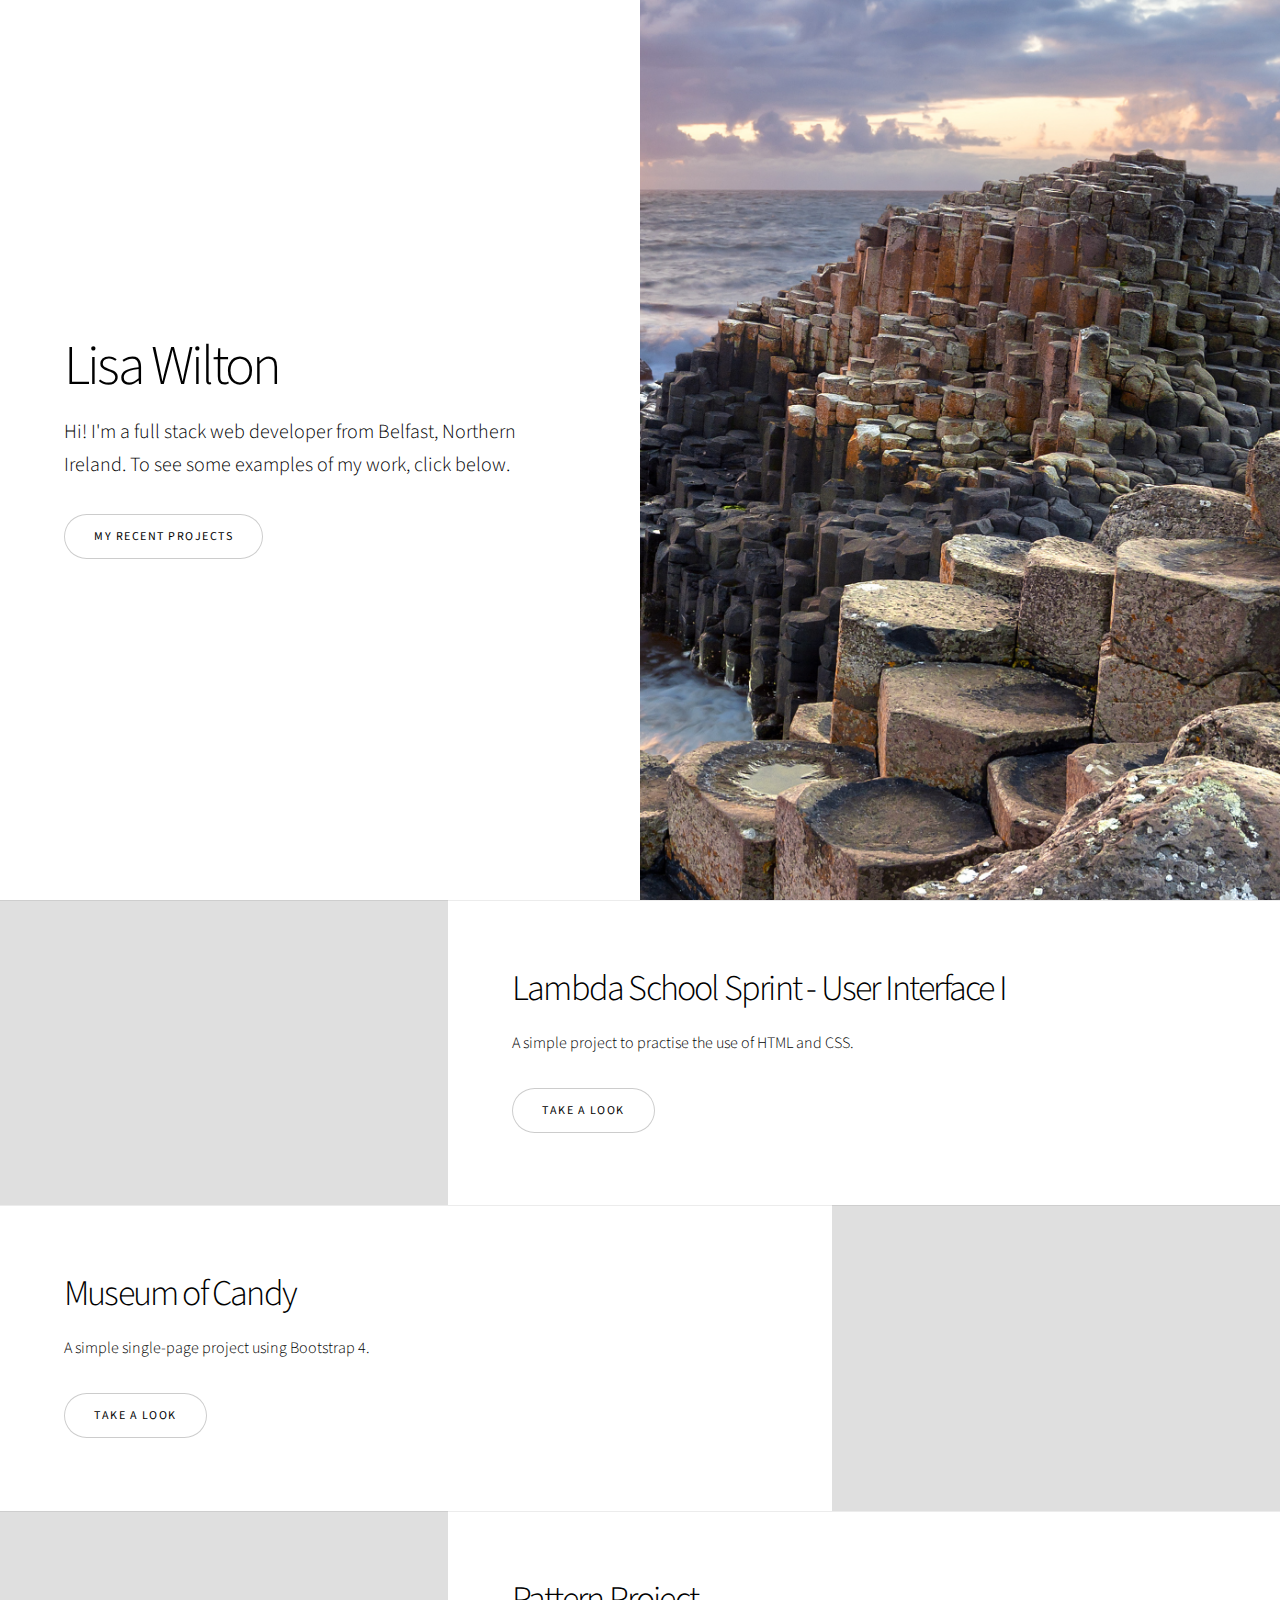
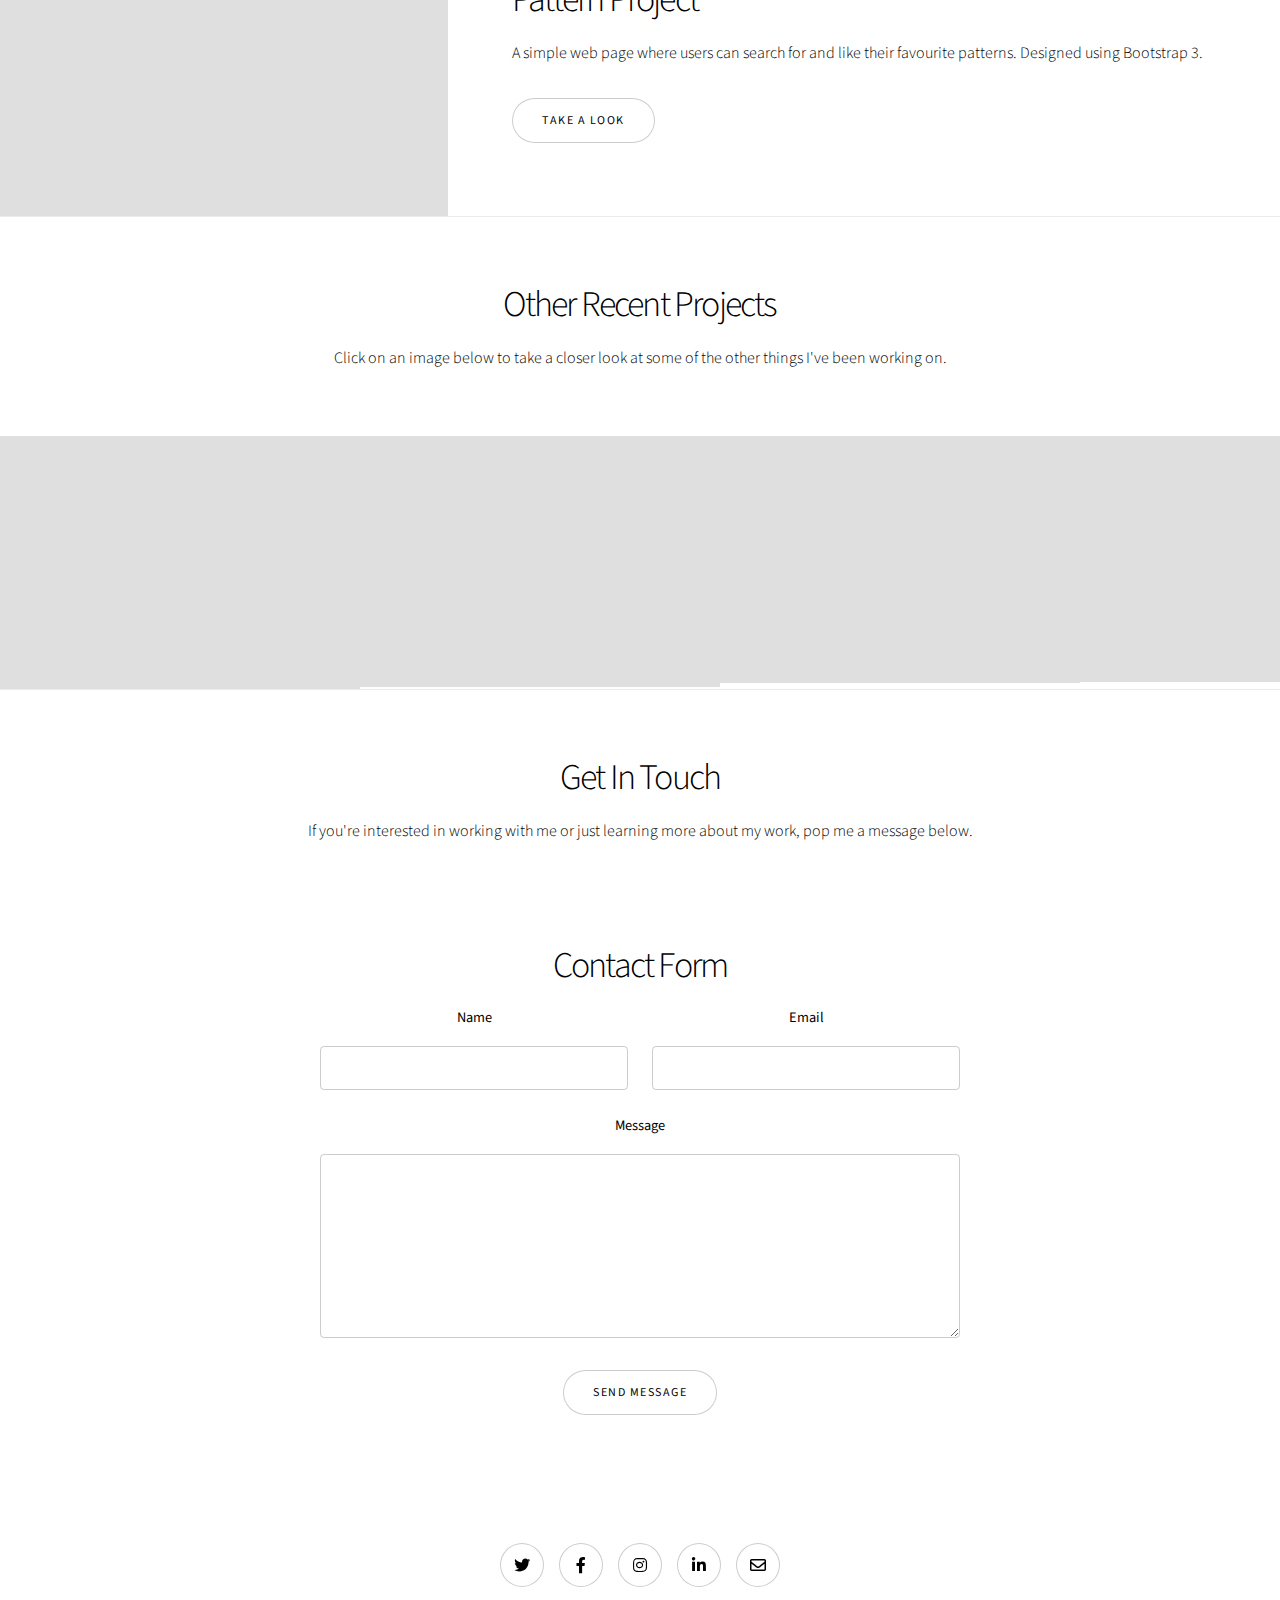
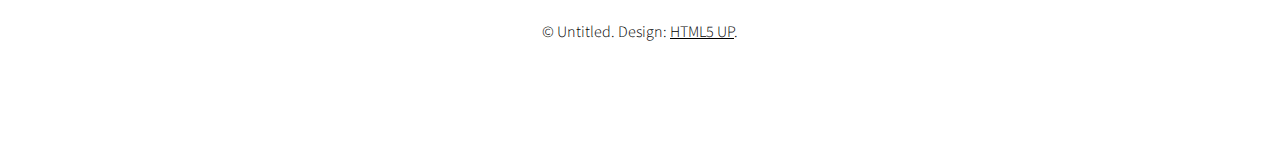
==== commit 3910ce30: "fix spelling" ====
--- a/index.html
+++ b/index.html
@@ -35,7 +35,7 @@
 					<section class="spotlight style1 orient-right content-align-left image-position-center onscroll-image-fade-in" id="first">
 						<div class="content">
 							<h2>Lambda School Sprint - User Interface I</h2>
-							<p>A simple project to practice the use of HTML and CSS.</p>
+							<p>A simple project to practise the use of HTML and CSS.</p>
 							<ul class="actions stacked">
 								<li><a href="https://ziggyss.github.io/Sprint-Challenge--User-Interface/" class="button">Take A Look</a></li>
 							</ul>
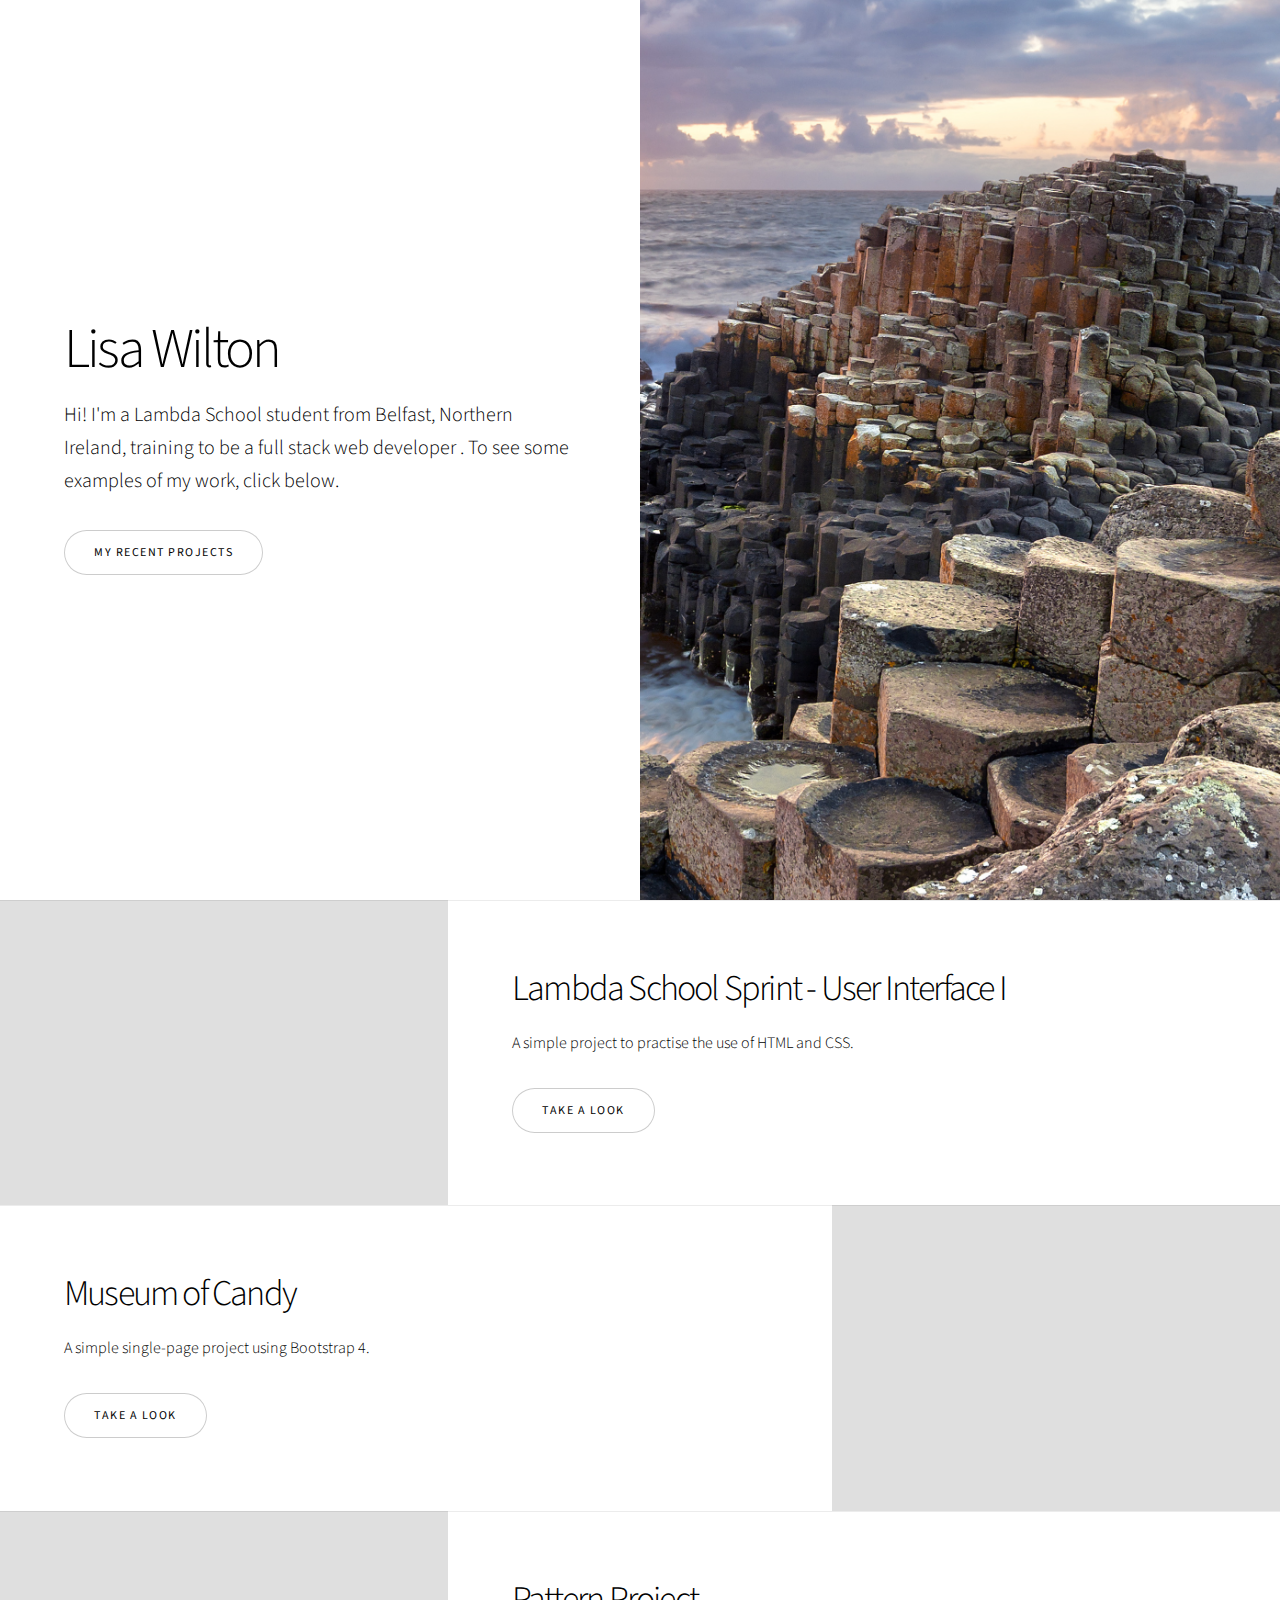
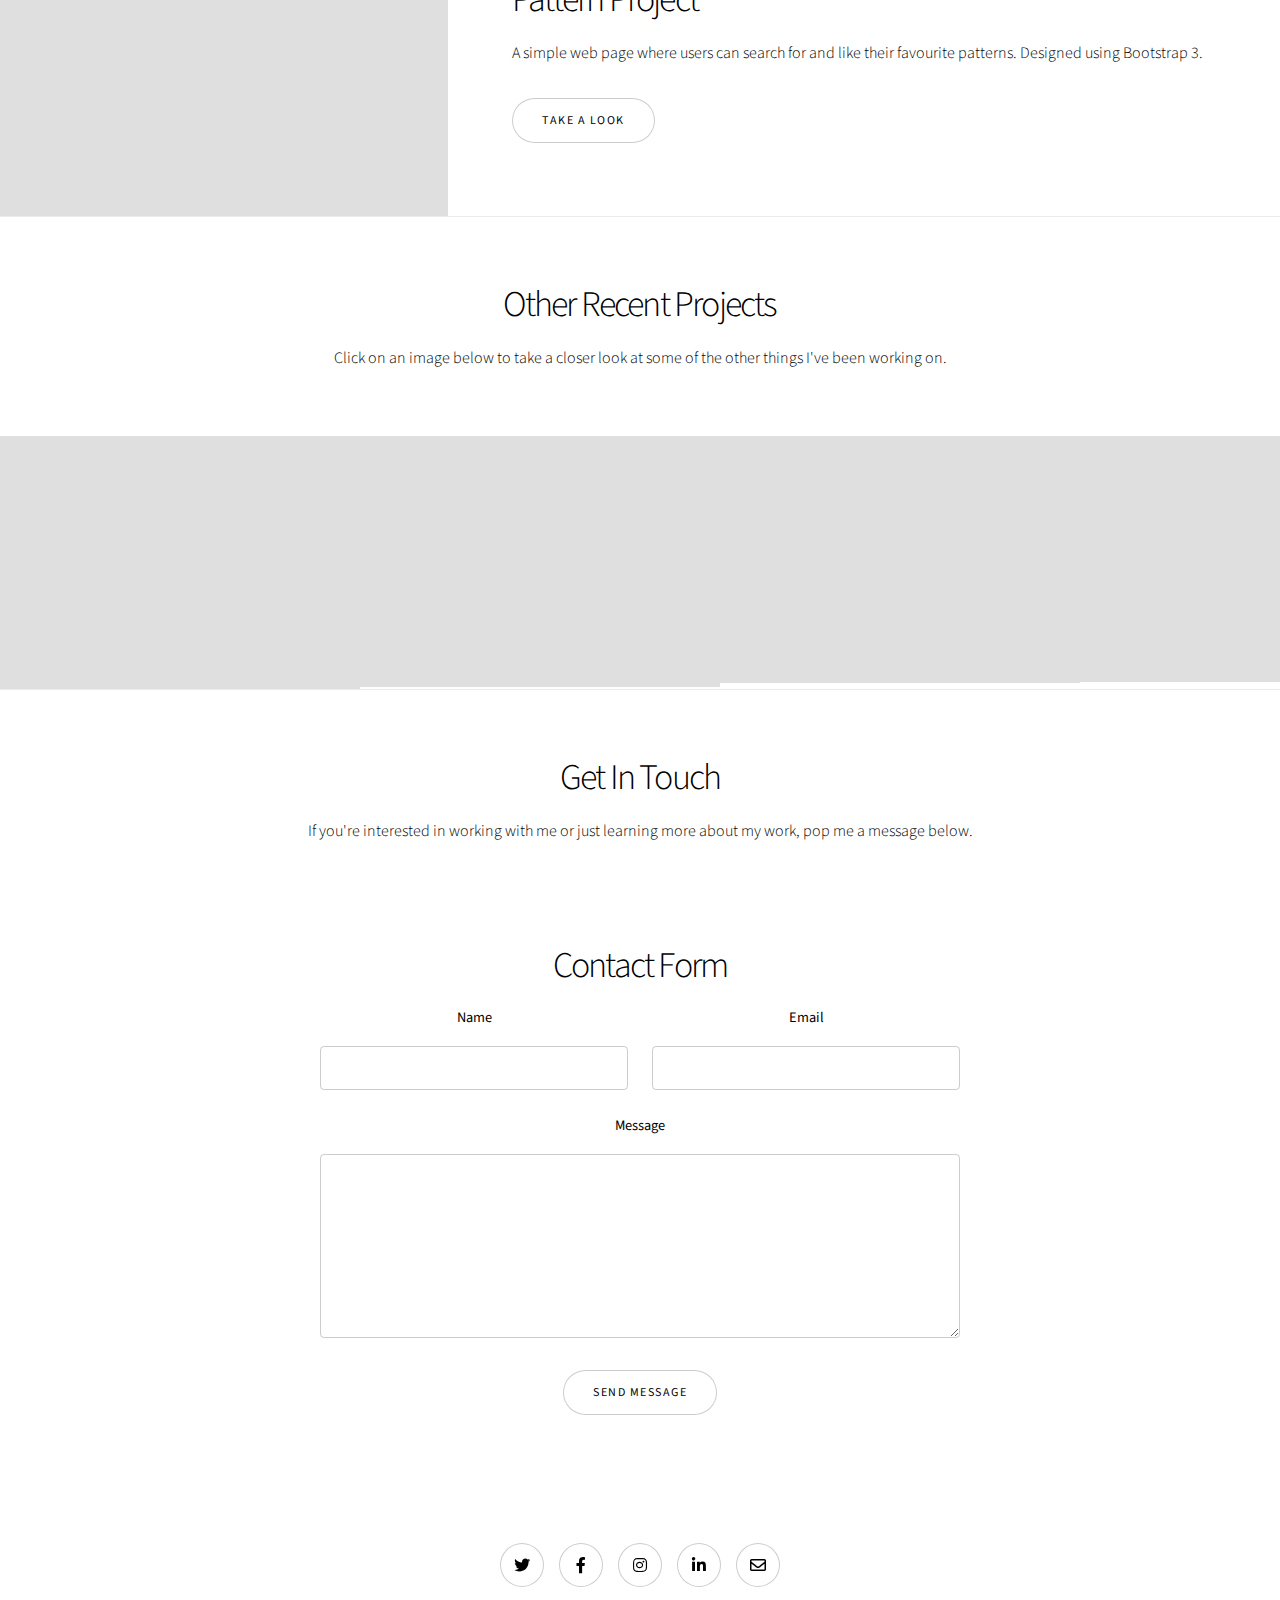
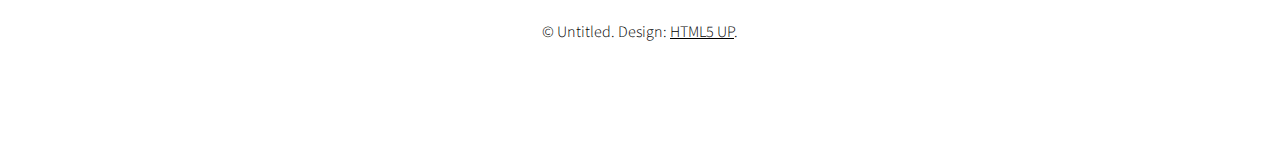
==== commit 83bbf39d: "change welcome message" ====
--- a/index.html
+++ b/index.html
@@ -6,7 +6,7 @@
 -->
 <html>
 	<head>
-		<title>Story by HTML5 UP</title>
+		<title>Lisa Wilton - Portfolio</title>
 		<meta charset="utf-8" />
 		<meta name="viewport" content="width=device-width, initial-scale=1, user-scalable=no" />
 		<link rel="stylesheet" href="assets/css/main.css" />
@@ -21,7 +21,7 @@
 					<section class="banner style1 orient-left content-align-left image-position-right fullscreen onload-image-fade-in onload-content-fade-right">
 						<div class="content">
 							<h1>Lisa Wilton</h1>
-							<p class="major">Hi! I'm a full stack web developer from Belfast, Northern Ireland. To see some examples of my work, click below.</p>
+							<p class="major">Hi! I'm a Lambda School student from Belfast, Northern Ireland, training to be a full stack web developer . To see some examples of my work, click below.</p>
 							<ul class="actions stacked">
 								<li><a href="#first" class="button big wide smooth-scroll-middle">My Recent Projects</a></li>
 							</ul>
@@ -132,100 +132,102 @@
 								
 								</article>
 								<article>
-									<a href="images/gallery/fulls/05.jpg" class="image">
-										<img src="images/gallery/thumbs/05.jpg" alt="" />
-									</a>
-									<div class="caption">
-										<h3>Ultrices Magna</h3>
-										<p>Lorem ipsum dolor amet, consectetur magna etiam elit. Etiam sed ultrices.</p>
-										<ul class="actions fixed">
-											<li><span class="button small">Details</span></li>
-										</ul>
-									</div>
-								</article>
-								<article>
-									<a href="images/gallery/fulls/06.jpg" class="image">
-										<img src="images/gallery/thumbs/06.jpg" alt="" />
-									</a>
-									<div class="caption">
-										<h3>Sed Tempus</h3>
-										<p>Lorem ipsum dolor amet, consectetur magna etiam elit. Etiam sed ultrices.</p>
-										<ul class="actions fixed">
-											<li><span class="button small">Details</span></li>
-										</ul>
-									</div>
-								</article>
-								<article>
-									<a href="images/gallery/fulls/07.jpg" class="image">
-										<img src="images/gallery/thumbs/07.jpg" alt="" />
-									</a>
-									<div class="caption">
-										<h3>Ipsum Lorem</h3>
-										<p>Lorem ipsum dolor amet, consectetur magna etiam elit. Etiam sed ultrices.</p>
-										<ul class="actions fixed">
-											<li><span class="button small">Details</span></li>
-										</ul>
-									</div>
-								</article>
-								<article>
-									<a href="images/gallery/fulls/08.jpg" class="image">
-										<img src="images/gallery/thumbs/08.jpg" alt="" />
-									</a>
-									<div class="caption">
-										<h3>Magna Risus</h3>
-										<p>Lorem ipsum dolor amet, consectetur magna etiam elit. Etiam sed ultrices.</p>
-										<ul class="actions fixed">
-											<li><span class="button small">Details</span></li>
-										</ul>
-									</div>
-								</article>
-								<article>
-									<a href="images/gallery/fulls/09.jpg" class="image">
-										<img src="images/gallery/thumbs/09.jpg" alt="" />
-									</a>
-									<div class="caption">
-										<h3>Tempus Dolor</h3>
-										<p>Lorem ipsum dolor amet, consectetur magna etiam elit. Etiam sed ultrices.</p>
-										<ul class="actions fixed">
-											<li><span class="button small">Details</span></li>
-										</ul>
-									</div>
-								</article>
-								<article>
-									<a href="images/gallery/fulls/10.jpg" class="image">
-										<img src="images/gallery/thumbs/10.jpg" alt="" />
-									</a>
-									<div class="caption">
-										<h3>Sed Etiam</h3>
-										<p>Lorem ipsum dolor amet, consectetur magna etiam elit. Etiam sed ultrices.</p>
-										<ul class="actions fixed">
-											<li><span class="button small">Details</span></li>
-										</ul>
-									</div>
-								</article>
-								<article>
-									<a href="images/gallery/fulls/11.jpg" class="image">
-										<img src="images/gallery/thumbs/11.jpg" alt="" />
-									</a>
-									<div class="caption">
-										<h3>Magna Lorem</h3>
-										<p>Lorem ipsum dolor amet, consectetur magna etiam elit. Etiam sed ultrices.</p>
-										<ul class="actions fixed">
-											<li><span class="button small">Details</span></li>
-										</ul>
-									</div>
-								</article>
-								<article>
-									<a href="images/gallery/fulls/12.jpg" class="image">
-										<img src="images/gallery/thumbs/12.jpg" alt="" />
-									</a>
-									<div class="caption">
-										<h3>Ipsum Dolor</h3>
-										<p>Lorem ipsum dolor amet, consectetur magna etiam elit. Etiam sed ultrices.</p>
-										<ul class="actions fixed">
-											<li><span class="button small">Details</span></li>
-										</ul>
-									</div>
+									<a href="images/gallery/fulls/01.jpg" class="image">
+										<img src="images/PurrfectM.png" alt="" />
+									</a>
+									<div class="caption">
+										<h3>Purrfect Match</h3>
+										<p>A simple Bootstrap landing page for a human/feline dating app.</p>
+										<ul class="actions fixed">
+											<li><span class="button small"><a href="https://ziggyss.github.io/BootstrapLandingPage/">Details</a></span></li>
+										</ul>
+									</div>
+								</article>
+								<article>
+									<a href="images/gallery/fulls/02.jpg" class="image">
+										<img src="images/bandwscreen.png" alt="" />
+									</a>
+									<div class="caption">
+										<h3>Black and White Image Gallery</h3>
+										<p>Another Bootstrap Project.</p>
+										<ul class="actions fixed">
+											<li><span class="button small"><a href="https://ziggyss.github.io/Photogrid1/">Details</a></span></li>
+										</ul>
+									</div>
+								</article>
+								<article>
+									<a href="images/gallery/fulls/03.jpg" class="image">
+										<img src="images/BSImageGallery.png" alt="" />
+									</a>
+									<div class="caption">
+										<h3>Colour Image Gallery</h3>
+										<p>Another image gallery that uses Bootstrap 3.</p>
+										<ul class="actions fixed">
+											<li><span class="button small"><a href="https://ziggyss.github.io/BSImageGallery/">Details</a></span></li>
+										</ul>
+									</div>
+								</article>
+								<article>
+									<a href="images/gallery/fulls/04.jpg" class="image">
+										<img src="images/Blog.png" alt="" />
+									</a>
+									<div class="caption">
+										<h3>Simple Blog Page</h3>
+										<p>A simple blog page layout using CSS.</p>
+										<ul class="actions fixed">
+											<li><span class="button small"><a href="https://ziggyss.github.io/simpleblogpage/">Details</a></span></li>
+										</ul>
+									</div>
+								
+								</article>
+								<article>
+									<a href="images/gallery/fulls/01.jpg" class="image">
+										<img src="images/PurrfectM.png" alt="" />
+									</a>
+									<div class="caption">
+										<h3>Purrfect Match</h3>
+										<p>A simple Bootstrap landing page for a human/feline dating app.</p>
+										<ul class="actions fixed">
+											<li><span class="button small"><a href="https://ziggyss.github.io/BootstrapLandingPage/">Details</a></span></li>
+										</ul>
+									</div>
+								</article>
+								<article>
+									<a href="images/gallery/fulls/02.jpg" class="image">
+										<img src="images/bandwscreen.png" alt="" />
+									</a>
+									<div class="caption">
+										<h3>Black and White Image Gallery</h3>
+										<p>Another Bootstrap Project.</p>
+										<ul class="actions fixed">
+											<li><span class="button small"><a href="https://ziggyss.github.io/Photogrid1/">Details</a></span></li>
+										</ul>
+									</div>
+								</article>
+								<article>
+									<a href="images/gallery/fulls/03.jpg" class="image">
+										<img src="images/BSImageGallery.png" alt="" />
+									</a>
+									<div class="caption">
+										<h3>Colour Image Gallery</h3>
+										<p>Another image gallery that uses Bootstrap 3.</p>
+										<ul class="actions fixed">
+											<li><span class="button small"><a href="https://ziggyss.github.io/BSImageGallery/">Details</a></span></li>
+										</ul>
+									</div>
+								</article>
+								<article>
+									<a href="images/gallery/fulls/04.jpg" class="image">
+										<img src="images/Blog.png" alt="" />
+									</a>
+									<div class="caption">
+										<h3>Simple Blog Page</h3>
+										<p>A simple blog page layout using CSS.</p>
+										<ul class="actions fixed">
+											<li><span class="button small"><a href="https://ziggyss.github.io/simpleblogpage/">Details</a></span></li>
+										</ul>
+									</div>
+								
 								</article>
 							</div>
 
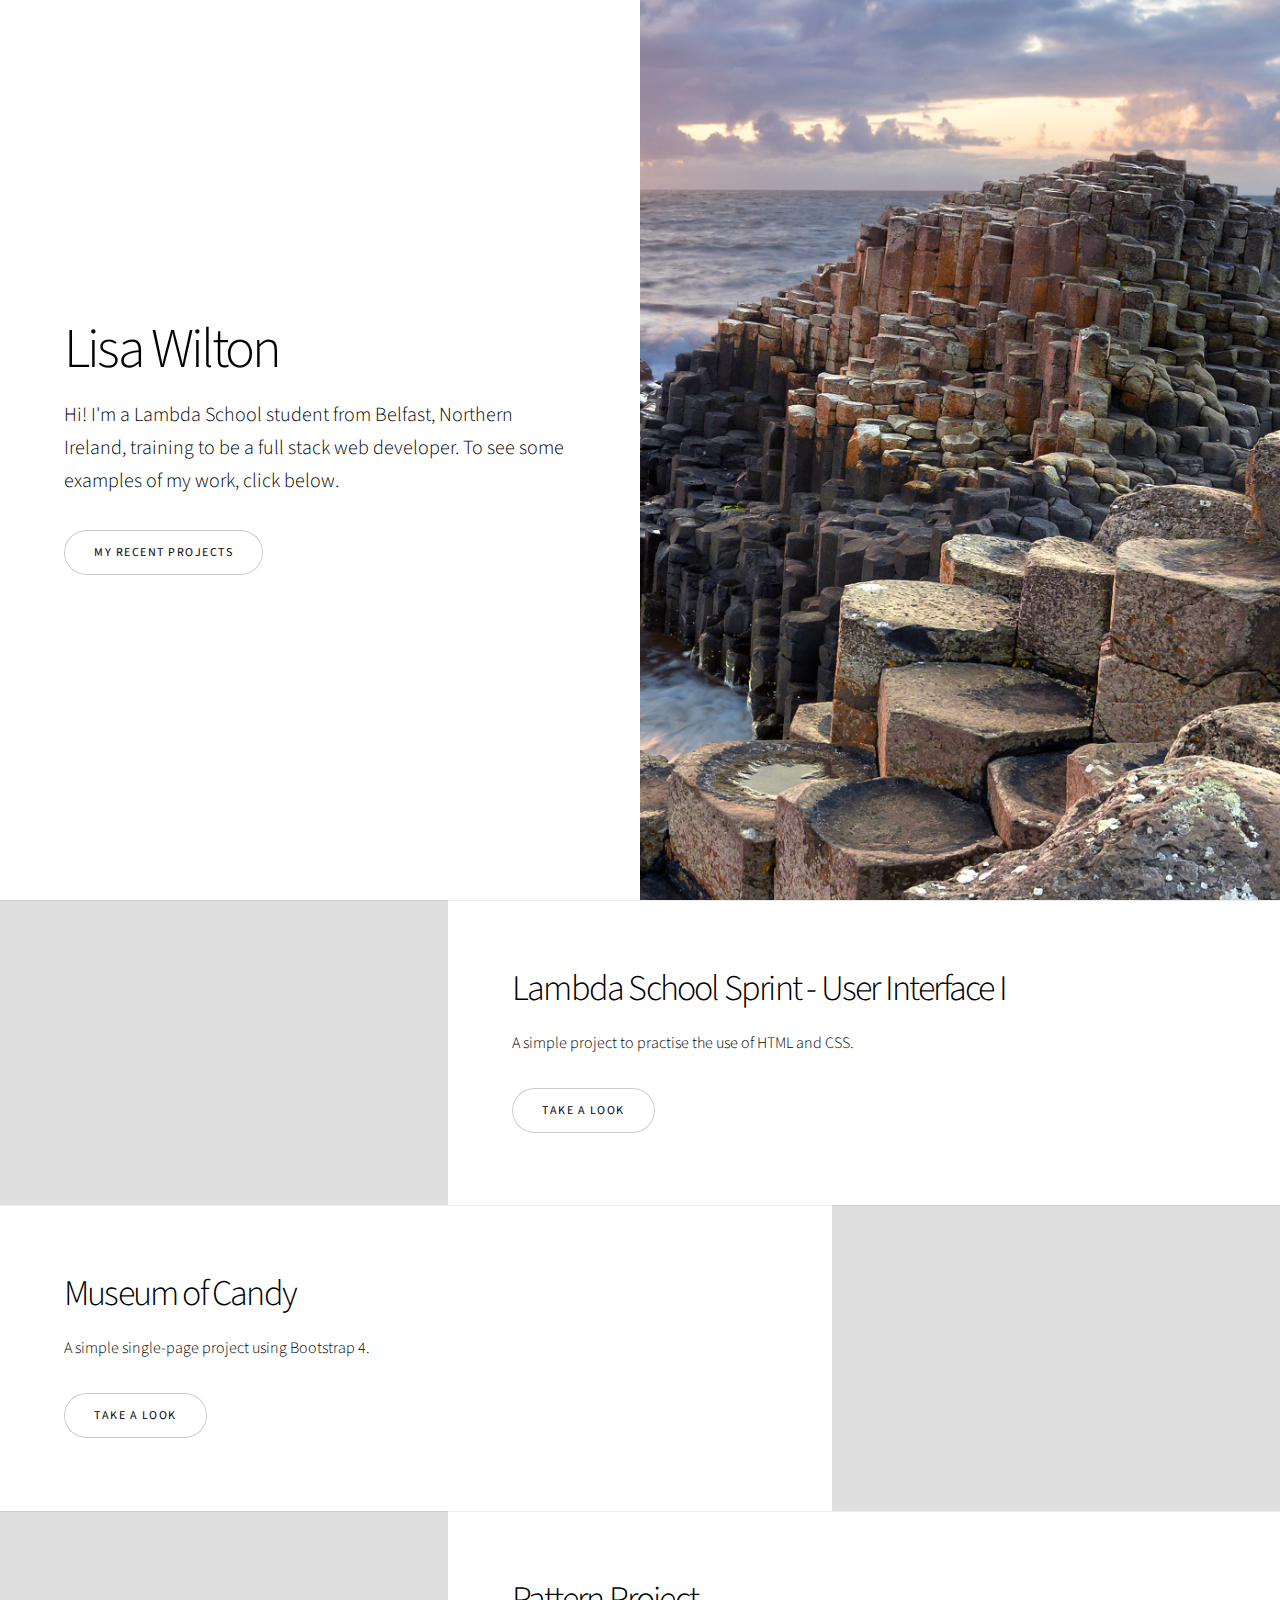
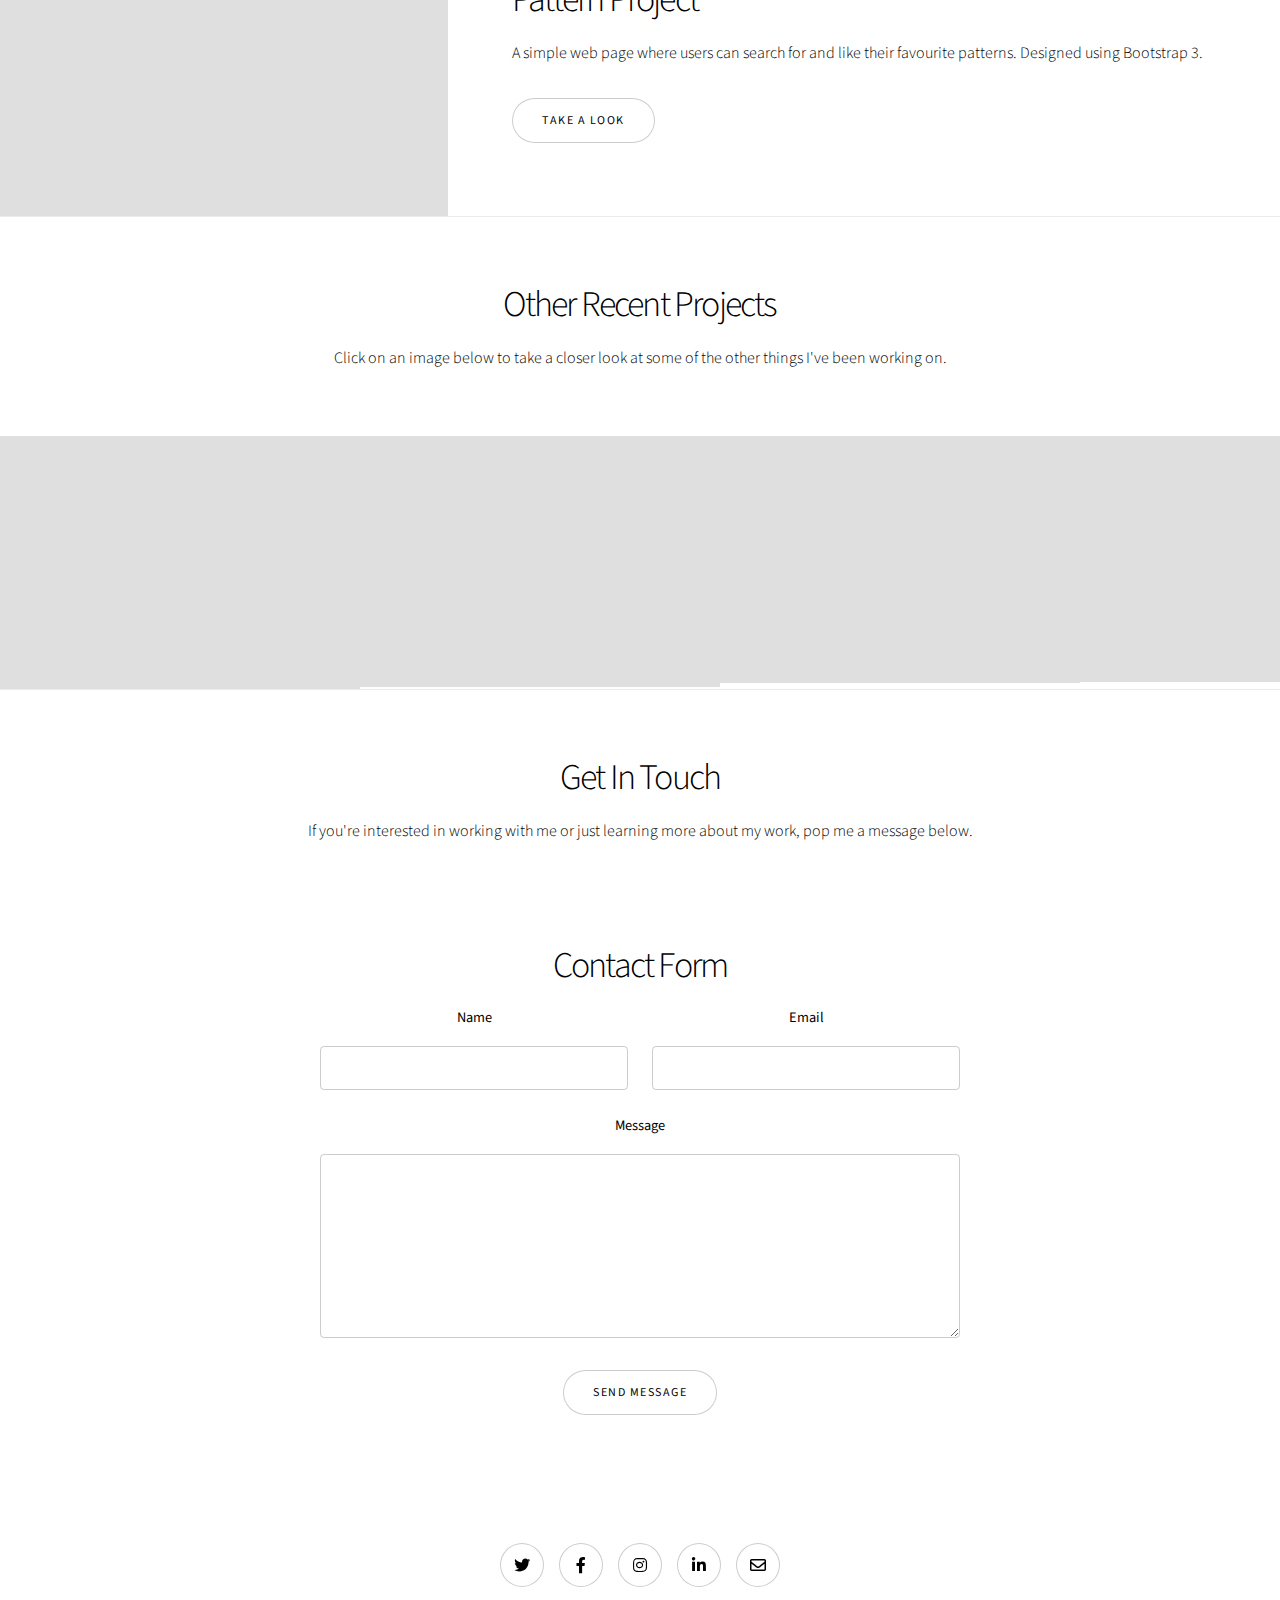
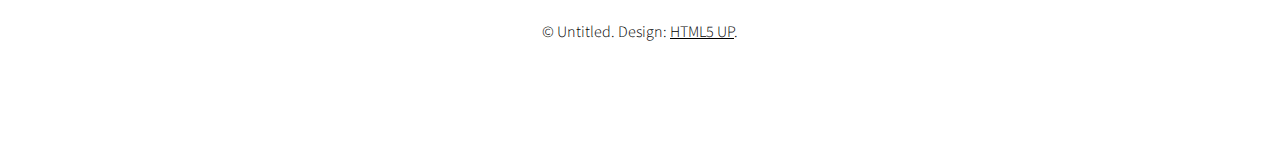
==== commit dd945b0a: "fix punctuation" ====
--- a/index.html
+++ b/index.html
@@ -21,7 +21,7 @@
 					<section class="banner style1 orient-left content-align-left image-position-right fullscreen onload-image-fade-in onload-content-fade-right">
 						<div class="content">
 							<h1>Lisa Wilton</h1>
-							<p class="major">Hi! I'm a Lambda School student from Belfast, Northern Ireland, training to be a full stack web developer . To see some examples of my work, click below.</p>
+							<p class="major">Hi! I'm a Lambda School student from Belfast, Northern Ireland, training to be a full stack web developer. To see some examples of my work, click below.</p>
 							<ul class="actions stacked">
 								<li><a href="#first" class="button big wide smooth-scroll-middle">My Recent Projects</a></li>
 							</ul>
